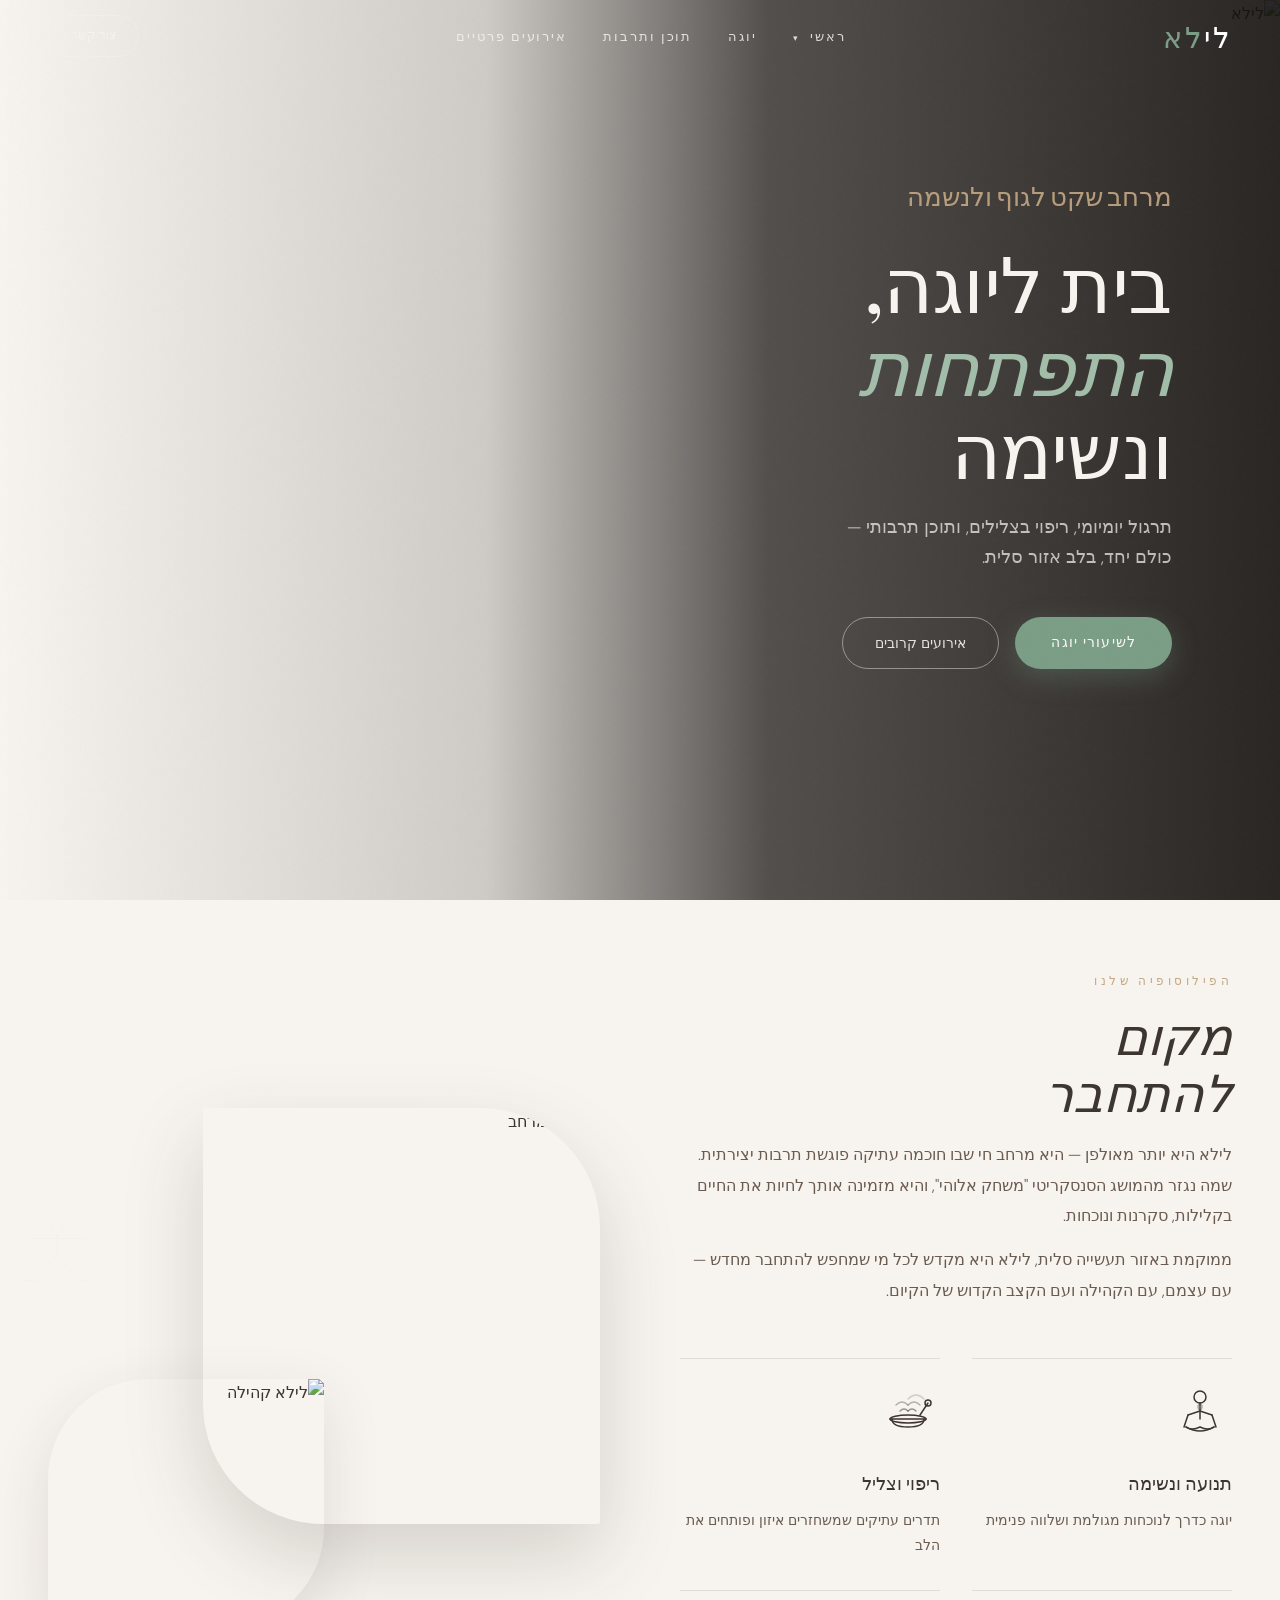
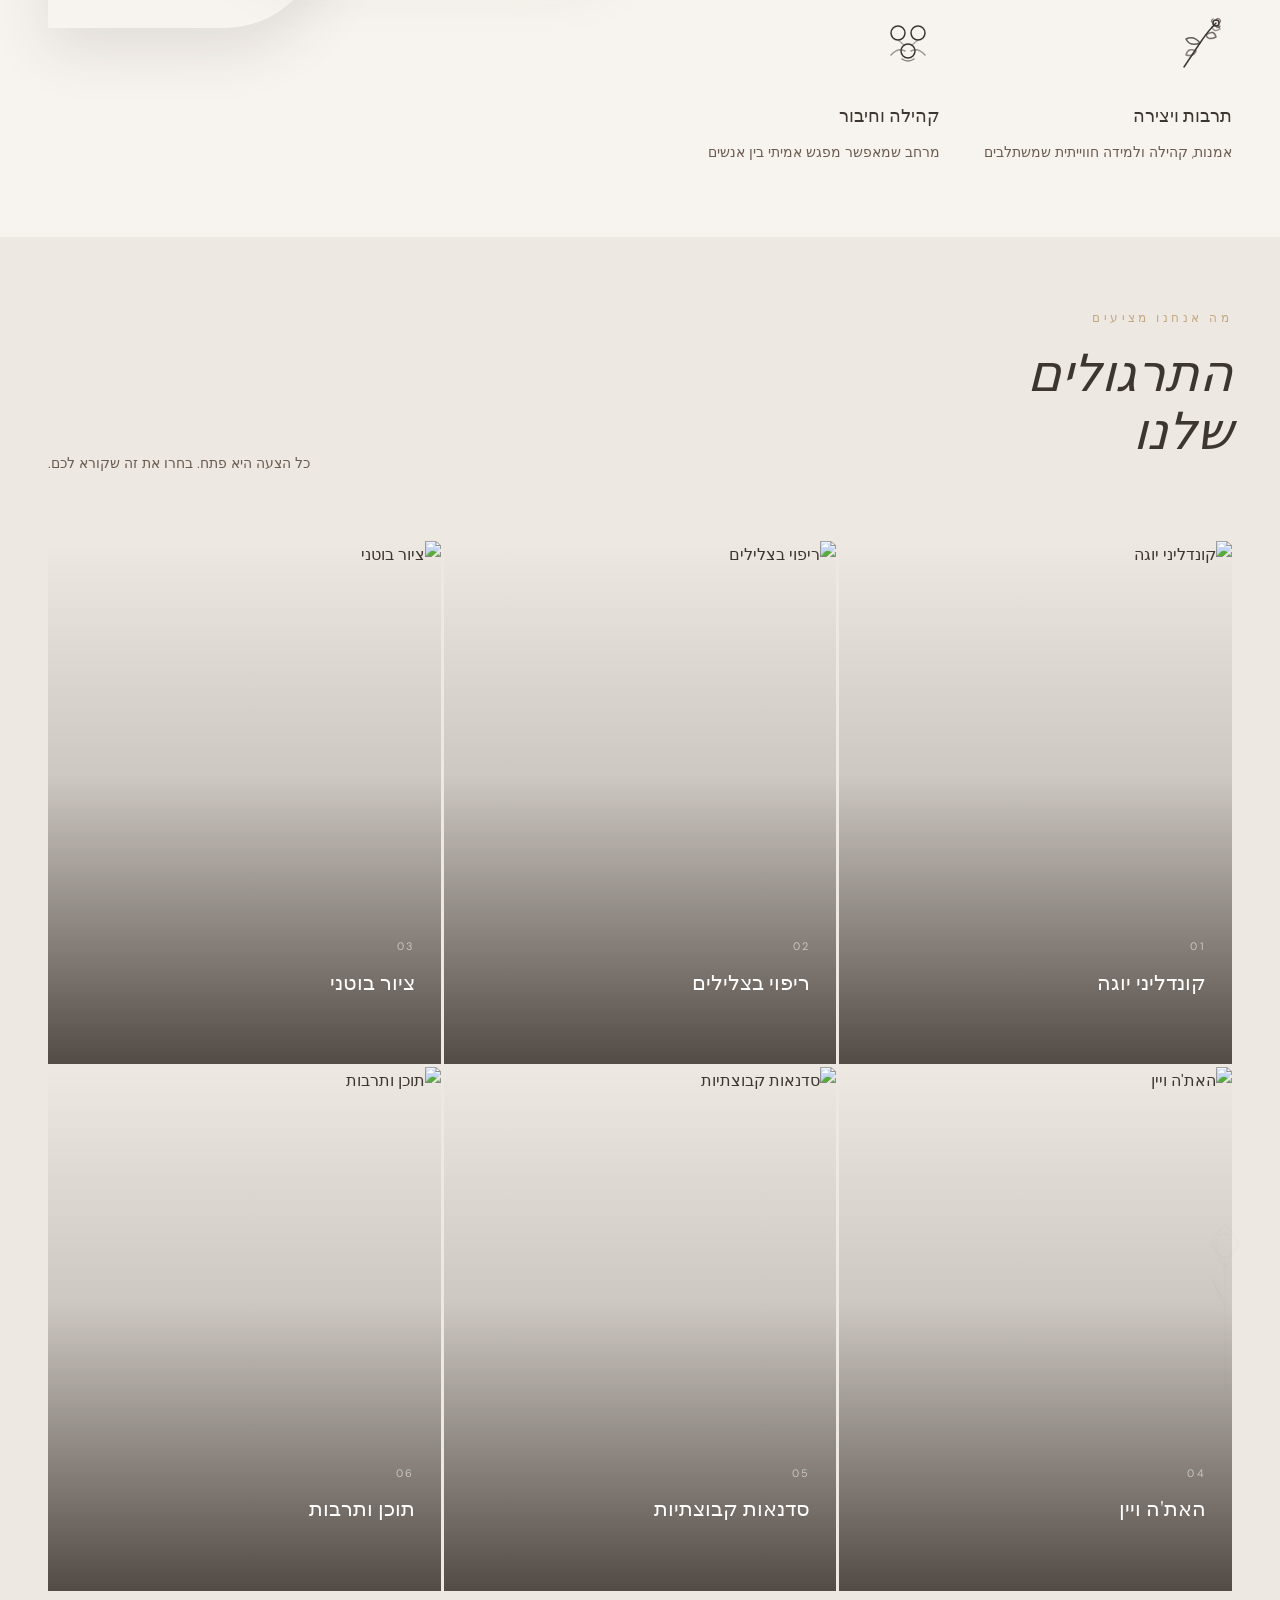
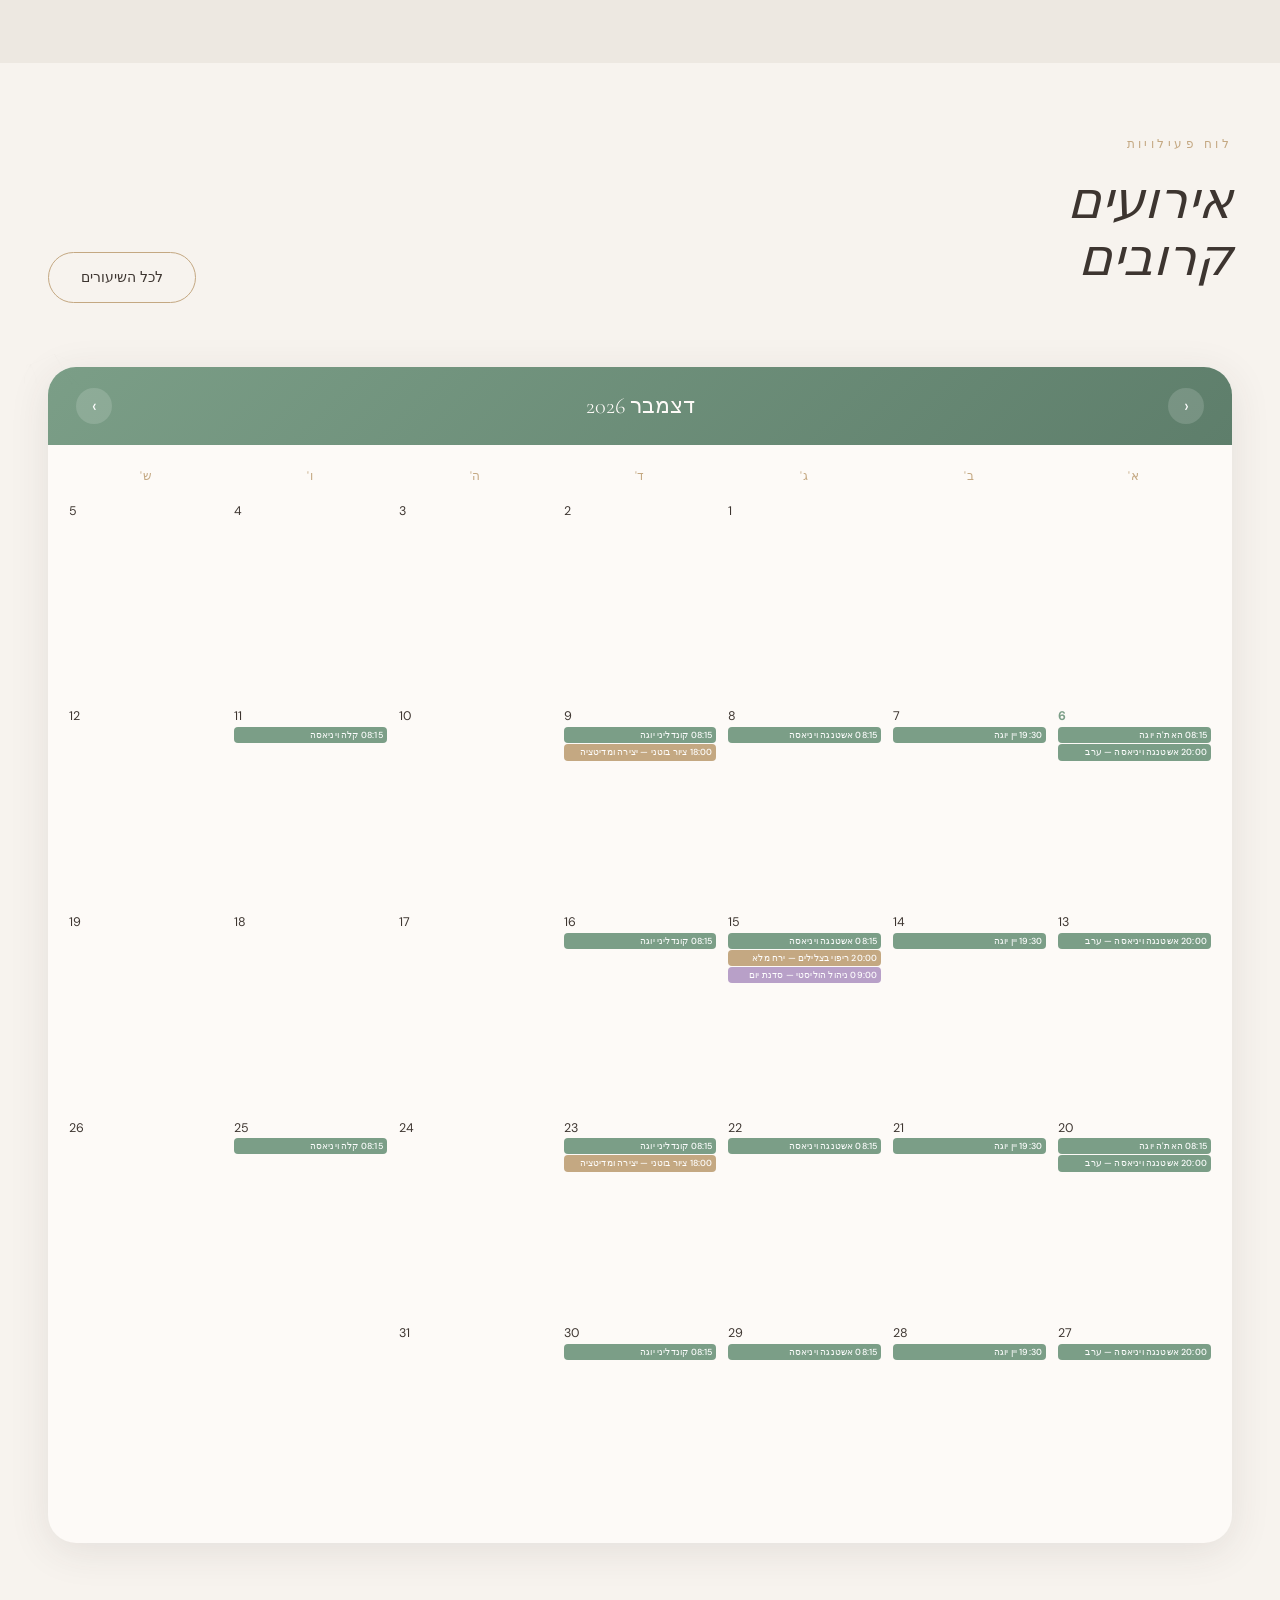
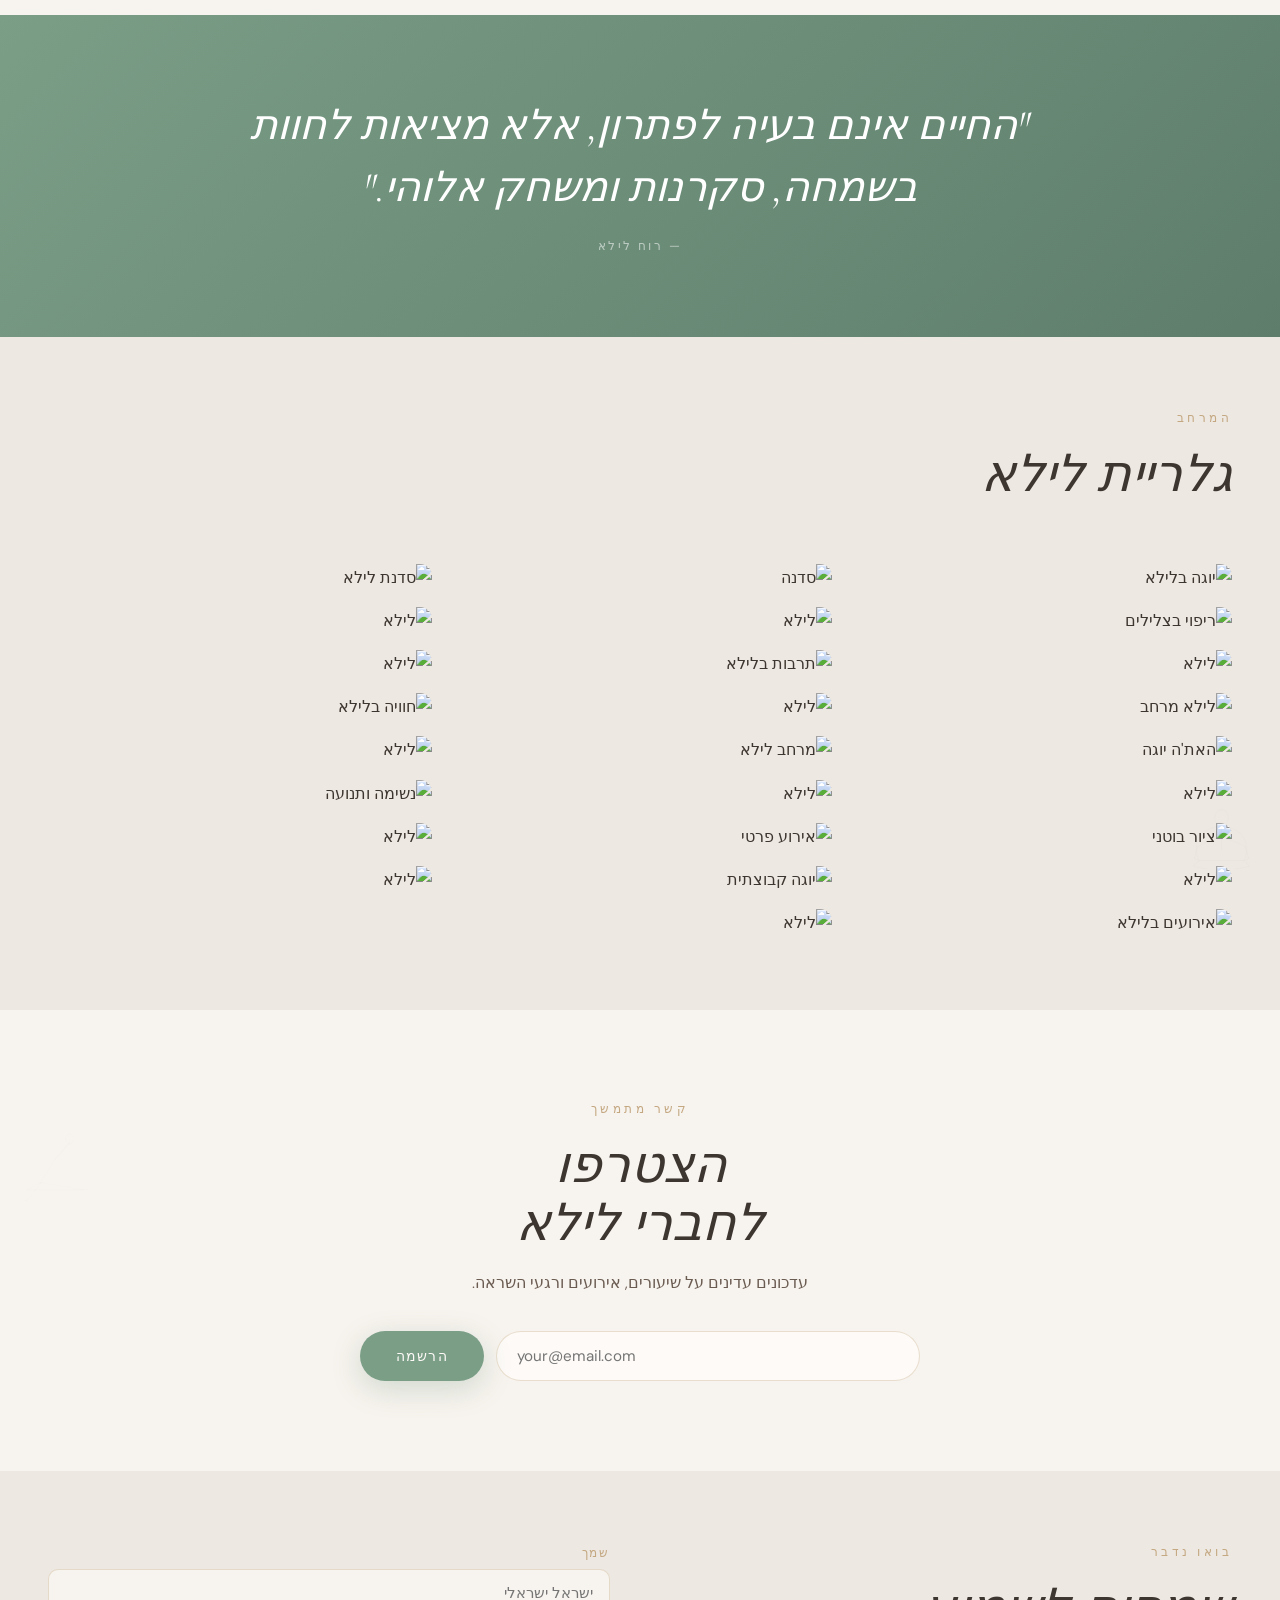
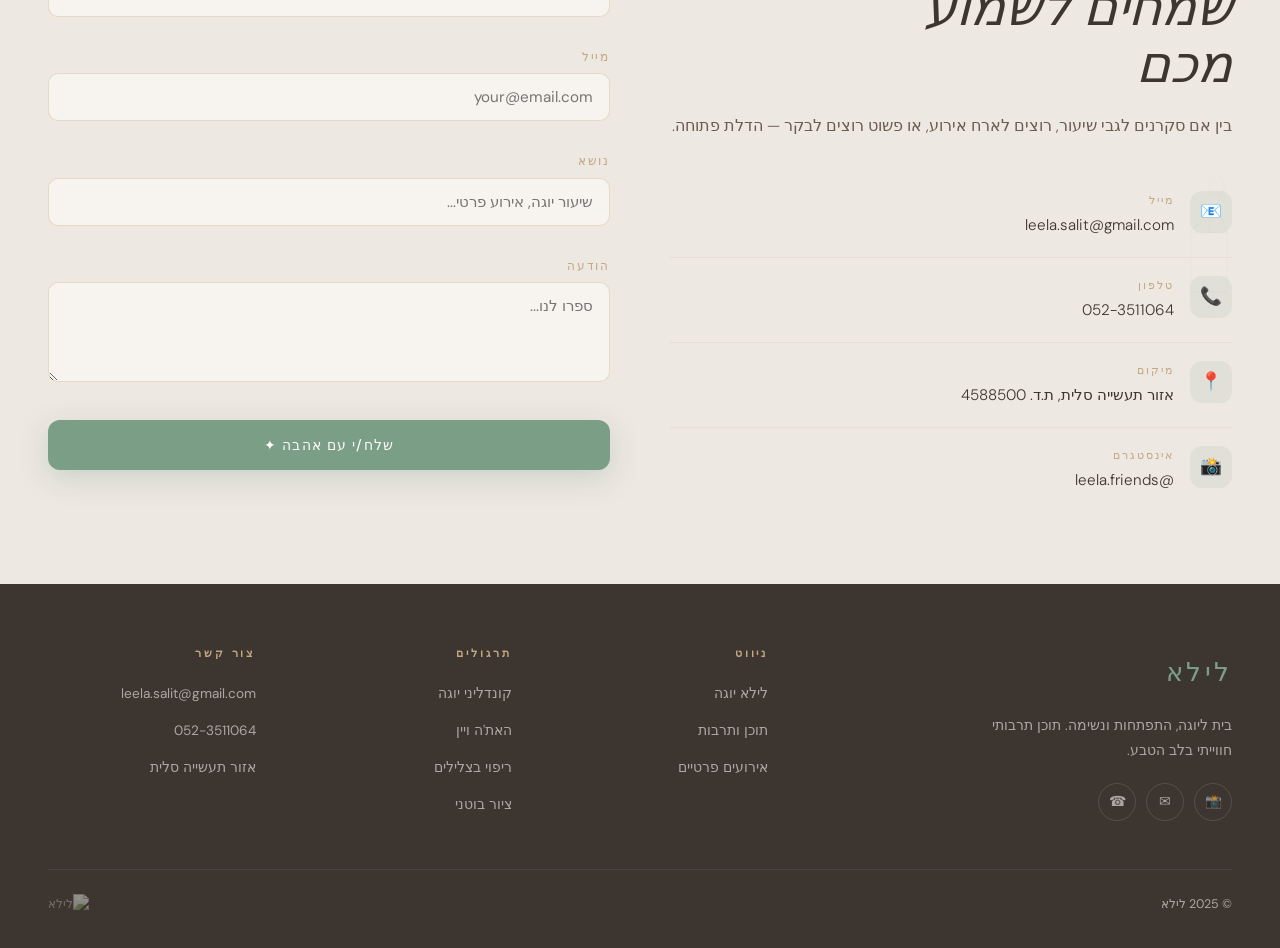
==== index.html @ 85915900 "Mobile redesign + hero image refresh across all pages - Replace hero images on all 4 pages with high" ====
<!DOCTYPE html>
<html lang="he" dir="rtl">
<head>
<meta charset="UTF-8"/>
<meta name="viewport" content="width=device-width,initial-scale=1.0"/>
<title>לילא — בית ליוגה, התפתחות ונשימה</title>
<link rel="icon" href="favicon.svg" type="image/svg+xml"/>
<link rel="stylesheet" href="css/style.css"/>
<style>
/* ── FONTS ─────────────────────────────────── */
@import url('https://fonts.googleapis.com/css2?family=Playfair+Display:ital,wght@0,400;0,500;0,600;0,700;1,400;1,500&family=DM+Sans:wght@300;400;500;600&family=Great+Vibes&display=swap');

/* ── HERO ─────────────────────────────────── */
#hero {
  min-height: 100vh;
  display: flex; align-items: center;
  position: relative; overflow: hidden;
  padding-top: 0;
}
.hero-bg-img {
  position: absolute; inset: 0;
  width: 100%; height: 100%; object-fit: cover;
  object-position: center 35%;
  opacity: 1;
}
.hero-overlay {
  position: absolute; inset: 0;
  background: linear-gradient(
    to right,
    rgba(20,16,14,0) 0%,
    rgba(20,16,14,0.18) 38%,
    rgba(20,16,14,0.72) 60%,
    rgba(20,16,14,0.9) 100%
  );
}
.hero-content {
  position: relative; z-index: 2;
  max-width: 1200px; margin: 0 auto;
  padding: 0 60px;
  display: flex; align-items: center; width: 100%;
}
.hero-text { padding: 120px 0 100px; max-width: 640px; }
.hero-script {
  font-family: 'Great Vibes', cursive;
  font-size: 1.6rem; color: rgba(196,168,130,0.9);
  margin-bottom: 18px; display: block;
}
.hero-h1 {
  font-family: 'Playfair Display', serif;
  font-size: clamp(3rem, 6vw, 5.2rem);
  font-weight: 500; color: #F7F3EE;
  line-height: 1.08; margin-bottom: 24px;
  letter-spacing: -0.01em;
}
.hero-h1 em { font-style: italic; color: rgba(168,197,176,0.95); }
.hero-sub {
  font-family: 'DM Sans', sans-serif;
  font-size: 1.1rem; font-weight: 300;
  color: rgba(247,243,238,0.72);
  line-height: 1.7; margin-bottom: 44px;
  max-width: 420px;
}
.hero-cta { display: flex; gap: 16px; flex-wrap: wrap; }

/* ── SERVICES PHOTO GRID ─────────────────── */
.svcs-photo-grid {
  display: grid; grid-template-columns: repeat(3,1fr); gap: 3px;
}
.svc-photo-card {
  position: relative; aspect-ratio: 3/4; overflow: hidden; display: block;
  cursor: pointer;
}
.svc-photo-card img {
  width: 100%; height: 100%; object-fit: cover;
  transition: transform 0.7s ease;
}
.svc-photo-card:hover img { transform: scale(1.06); }
.svc-photo-overlay {
  position: absolute; inset: 0;
  background: linear-gradient(to top, rgba(61,53,48,0.88) 0%, rgba(61,53,48,0.18) 55%, transparent 100%);
  transition: background 0.4s;
}
.svc-photo-card:hover .svc-photo-overlay {
  background: linear-gradient(to top, rgba(94,126,107,0.88) 0%, rgba(61,53,48,0.35) 60%, transparent 100%);
}
.svc-photo-content {
  position: absolute; bottom: 0; left: 0; right: 0;
  padding: 26px; color: white;
}
.svc-photo-num {
  display: block; font-size: 0.68rem; letter-spacing: 0.22em;
  opacity: 0.55; margin-bottom: 8px; font-family: 'DM Sans', sans-serif;
}
.svc-photo-name {
  font-family: 'Playfair Display', serif; font-size: 1.3rem; font-weight: 400;
}
.svc-photo-desc {
  font-size: 0.8rem; line-height: 1.6; opacity: 0;
  max-height: 0; overflow: hidden;
  transition: opacity 0.35s, max-height 0.4s; margin-top: 8px;
}
.svc-photo-card:hover .svc-photo-desc { opacity: 0.82; max-height: 80px; }
.svc-photo-arrow {
  display: block; margin-top: 10px; font-size: 0.78rem; letter-spacing: 0.1em;
  opacity: 0; transform: translateY(6px);
  transition: opacity 0.3s 0.1s, transform 0.3s 0.1s;
  color: rgba(255,255,255,0.8);
}
.svc-photo-card:hover .svc-photo-arrow { opacity: 1; transform: translateY(0); }

/* ── ABOUT PILLARS ───────────────────────── */
.pillars-row {
  display: grid; grid-template-columns: repeat(2,1fr); gap: 32px;
  margin-top: 52px;
}
.pillar-new {
  display: flex; flex-direction: column; align-items: flex-start;
  gap: 0; padding: 0;
  border-top: 1px solid rgba(61,53,48,0.12);
  padding-top: 24px;
  transition: all 0.4s ease;
}
.pillar-new:hover .pillar-svg-wrap { transform: translateY(-4px); }
.pillar-svg-wrap {
  width: 64px; height: 64px;
  display: flex; align-items: center; justify-content: center;
  margin-bottom: 20px;
  transition: transform 0.4s ease;
}
.pillar-svg-wrap svg { width: 100%; height: 100%; }
.pillar-new h4 {
  font-family: 'Playfair Display', serif;
  font-size: 1.15rem; color: var(--brown);
  margin-bottom: 10px; font-weight: 500;
}
.pillar-new p {
  font-size: 0.88rem; color: var(--brown-l);
  line-height: 1.75; font-weight: 300;
}

/* ── MISC ──────────────────────────────────── */
.about-grid { display:grid; grid-template-columns:1fr 1fr; gap:80px; align-items:center; }
.about-imgs { position:relative; height:520px; }
.about-img-main { position:absolute; top:0; right:0; width:72%; height:80%; object-fit:cover; border-radius:2px 120px 2px 120px; box-shadow:0 32px 80px rgba(61,53,48,0.18); }
.about-img-sub { position:absolute; bottom:0; left:0; width:50%; height:48%; object-fit:cover; border-radius:100px 2px 100px 2px; box-shadow:0 20px 60px rgba(61,53,48,0.12); }

/* Newsletter */
.newsletter-form { display:flex; gap:12px; margin-top:32px; }
.newsletter-input { flex:1; padding:14px 20px; border:1px solid rgba(196,168,130,0.35); border-radius:50px; background:var(--white); font-size:0.95rem; color:var(--brown); direction:ltr; text-align:left; font-family:'DM Sans',sans-serif; }
.newsletter-input:focus { outline:none; border-color:var(--sage); }

/* Contact */
.contact-grid { display:grid; grid-template-columns:1fr 1fr; gap:60px; align-items:start; }
.contact-item { display:flex; gap:16px; align-items:flex-start; padding:18px 0; border-bottom:1px solid rgba(196,168,130,0.15); }
.contact-item:last-child { border:none; }
.contact-icon { width:42px; height:42px; background:rgba(123,158,135,0.1); border-radius:12px; display:flex; align-items:center; justify-content:center; font-size:1.1rem; flex-shrink:0; }
.contact-label { font-size:0.7rem; letter-spacing:0.18em; text-transform:uppercase; color:var(--tan); margin-bottom:3px; font-family:'DM Sans',sans-serif; }
.contact-value { font-size:0.95rem; color:var(--brown); font-weight:300; }
.contact-value a { transition:color 0.3s; }
.contact-value a:hover { color:var(--sage); }

@media(max-width:1000px){
  .hero-text { padding:100px 0 60px; }
  .svcs-photo-grid { grid-template-columns:1fr 1fr; }
  .about-grid { grid-template-columns:1fr; }
  .contact-grid { grid-template-columns:1fr; }
  .pillars-row { grid-template-columns:1fr 1fr; gap:16px; }
}
@media(max-width:640px){
  #hero { min-height:100svh; display:flex; align-items:flex-end; }
  .hero-bg-img { object-position:40% 35%; }
  .hero-overlay {
    background: linear-gradient(
      to top,
      rgba(20,16,14,0.92) 0%,
      rgba(20,16,14,0.7) 45%,
      rgba(20,16,14,0.2) 100%
    );
  }
  .hero-content { padding:0 20px 52px; display:block; width:100%; }
  .hero-text { padding:80px 0 0; max-width:100%; }
  .hero-h1 { font-size:clamp(2.2rem,9vw,3rem); }
  .hero-sub { font-size:0.95rem; max-width:100%; margin-bottom:32px; }
  .hero-cta { flex-direction:column; gap:12px; }
  .hero-cta a, .hero-cta button { width:100%; justify-content:center; text-align:center; }

  /* Pillars: 2 per row */
  .pillars-row { grid-template-columns:1fr 1fr; gap:12px; margin-top:24px; }
  .pillar-new { padding-top:14px; }
  .pillar-svg-wrap { width:40px; height:40px; margin-bottom:8px; }
  .pillar-new h4 { font-size:0.92rem; margin-bottom:5px; }
  .pillar-new p { font-size:0.76rem; line-height:1.55; }

  /* About photos: taller and more visible */
  .about-imgs { height:300px; margin-top:36px; }
  .about-img-main { width:76%; height:82%; }
  .about-img-sub { width:52%; height:50%; }

  /* Services: compact 2-col */
  .svcs-photo-grid { grid-template-columns:1fr 1fr; gap:3px; }
  .svc-photo-card { aspect-ratio:1/1; }
  .svc-photo-content { padding:10px 12px; }
  .svc-photo-name { font-size:0.9rem; }
  .svc-photo-num { font-size:0.58rem; margin-bottom:3px; }

  /* Gallery: horizontal scroll strip */
  .gallery-masonry {
    columns: unset;
    display: flex; overflow-x: auto; gap: 8px;
    scroll-snap-type: x mandatory; -webkit-overflow-scrolling: touch;
    padding-bottom: 10px;
    scrollbar-width: thin; scrollbar-color: rgba(196,168,130,0.4) transparent;
  }
  .gallery-masonry img {
    flex: 0 0 150px; width: 150px; height: 200px;
    margin-bottom: 0; border-radius: 8px;
    object-fit: cover; scroll-snap-align: start;
  }

  .newsletter-form { flex-direction:column; }
}
</style>
</head>
<body>

<!-- NAV -->
<nav id="nav">
  <a href="index.html" class="nav-logo">
    <img src="https://static.wixstatic.com/media/38a166_6eafcf5cf78c47f3ace4bc9e6ed5fdd2~mv2.png" alt="לילא" style="height:38px;width:auto;filter:brightness(0) invert(1)" id="nav-logo-img" onerror="this.style.display='none';document.getElementById('nav-logo-txt').style.display='block'"/>
    <span id="nav-logo-txt" style="display:none;font-family:'Playfair Display',serif;font-size:1.8rem;font-weight:400;color:white">לי<span style="color:rgba(168,197,176,0.9)">לא</span></span>
  </a>
  <ul class="nav-links" style="--link-color:rgba(247,243,238,0.85)">
    <li class="nav-has-submenu">
      <a href="index.html" style="color:rgba(247,243,238,0.85)">ראשי <span class="nav-caret">▾</span></a>
      <ul class="nav-submenu">
        <li><a href="#about-section">אודות</a></li>
        <li><a href="#services-section">השיעורים שלנו</a></li>
        <li><a href="#events-section">אירועים</a></li>
        <li><a href="#gallery-section">גלריה</a></li>
        <li><a href="#contact-section">צור קשר</a></li>
      </ul>
    </li>
    <li><a href="yoga.html" style="color:rgba(247,243,238,0.85)">יוגה</a></li>
    <li><a href="culture.html" style="color:rgba(247,243,238,0.85)">תוכן ותרבות</a></li>
    <li><a href="private-events.html" style="color:rgba(247,243,238,0.85)">אירועים פרטיים</a></li>
  </ul>
  <a href="#contact-section" class="nav-cta" style="border-color:rgba(247,243,238,0.4);color:rgba(247,243,238,0.9)">צור קשר</a>
  <div class="nav-hamburger" id="hamburger"><span style="background:white"></span><span style="background:white"></span><span style="background:white"></span></div>
</nav>
<div class="nav-mobile-menu" id="mobile-menu">
  <a href="index.html">ראשי</a>
  <a href="yoga.html">יוגה</a>
  <a href="culture.html">תוכן ותרבות</a>
  <a href="private-events.html">אירועים פרטיים</a>
  <a href="#contact-section">צור קשר</a>
</div>

<!-- HERO -->
<section id="hero">
  <img class="hero-bg-img" src="https://plus.unsplash.com/premium_photo-1663047487227-0f3cd88ed8aa?w=1920&q=90" alt="לילא"/>
  <div class="hero-overlay"></div>
  <div class="hero-content">
    <div class="hero-text">
      <span class="hero-script reveal">מרחב שקט לגוף ולנשמה</span>
      <h1 class="hero-h1 reveal d1">
        בית ליוגה,<br/><em>התפתחות</em><br/>ונשימה
      </h1>
      <p class="hero-sub reveal d2">
        תרגול יומיומי, ריפוי בצלילים, ותוכן תרבותי —<br/>כולם יחד, בלב אזור סלית.
      </p>
      <div class="hero-cta reveal d3">
        <a href="yoga.html" class="btn-primary">לשיעורי יוגה</a>
        <a href="#events-section" class="btn-outline" style="border-color:rgba(247,243,238,0.45);color:rgba(247,243,238,0.9)">אירועים קרובים</a>
      </div>
    </div>
  </div>
</section>

<!-- ABOUT -->
<section id="about-section" style="background:var(--cream)">
  <div class="section-inner">
    <div class="about-grid">
      <div>
        <span class="section-label reveal">הפילוסופיה שלנו</span>
        <h2 class="section-title reveal d1" style="font-style:italic">מקום<br/>להתחבר</h2>
        <p class="section-body reveal d2">לילא היא יותר מאולפן — היא מרחב חי שבו חוכמה עתיקה פוגשת תרבות יצירתית. שמה נגזר מהמושג הסנסקריטי "משחק אלוהי", והיא מזמינה אותך לחיות את החיים בקלילות, סקרנות ונוכחות.</p>
        <p class="section-body reveal d2" style="margin-top:14px">ממוקמת באזור תעשייה סלית, לילא היא מקדש לכל מי שמחפש להתחבר מחדש — עם עצמם, עם הקהילה ועם הקצב הקדוש של הקיום.</p>

        <div class="pillars-row">
          <!-- Pillar 1: Movement & Breath -->
          <div class="pillar-new reveal d2">
            <div class="pillar-svg-wrap">
              <svg viewBox="0 0 64 64" fill="none" xmlns="http://www.w3.org/2000/svg" stroke="#3D3530" stroke-width="1.5" stroke-linecap="round" stroke-linejoin="round">
                <circle cx="32" cy="14" r="6" fill="none"/>
                <path d="M32 20 L32 36"/>
                <path d="M32 28 L20 32 M32 28 L44 32"/>
                <path d="M20 32 L16 44 M44 32 L48 44"/>
                <path d="M18 44 Q32 52 46 44"/>
                <path d="M18 44 Q24 48 32 44 Q40 48 46 44"/>
                <path d="M32 20 Q28 24 32 28 Q36 24 32 20" opacity="0.4"/>
              </svg>
            </div>
            <h4>תנועה ונשימה</h4>
            <p>יוגה כדרך לנוכחות מגולמת ושלווה פנימית</p>
          </div>

          <!-- Pillar 2: Healing & Sound -->
          <div class="pillar-new reveal d3">
            <div class="pillar-svg-wrap">
              <svg viewBox="0 0 64 64" fill="none" xmlns="http://www.w3.org/2000/svg" stroke="#3D3530" stroke-width="1.5" stroke-linecap="round" stroke-linejoin="round">
                <path d="M16 36 Q16 44 32 44 Q48 44 48 36"/>
                <path d="M14 36 L50 36"/>
                <ellipse cx="32" cy="36" rx="18" ry="4"/>
                <path d="M32 28 Q36 24 40 28" opacity="0.5"/>
                <path d="M32 22 Q38 16 44 22" opacity="0.35"/>
                <path d="M32 16 Q40 8 48 16" opacity="0.2"/>
                <path d="M32 28 Q28 24 24 28" opacity="0.5"/>
                <path d="M32 22 Q26 16 20 22" opacity="0.35"/>
                <line x1="44" y1="32" x2="52" y2="20"/>
                <circle cx="52" cy="20" r="3"/>
              </svg>
            </div>
            <h4>ריפוי וצליל</h4>
            <p>תדרים עתיקים שמשחזרים איזון ופותחים את הלב</p>
          </div>

          <!-- Pillar 3: Culture & Creativity -->
          <div class="pillar-new reveal d4">
            <div class="pillar-svg-wrap">
              <svg viewBox="0 0 64 64" fill="none" xmlns="http://www.w3.org/2000/svg" stroke="#3D3530" stroke-width="1.5" stroke-linecap="round" stroke-linejoin="round">
                <path d="M16 52 Q24 40 32 28 Q40 16 48 8"/>
                <path d="M32 28 Q26 20 18 24 Q22 32 32 28Z" opacity="0.8"/>
                <path d="M38 20 Q46 14 48 22 Q40 26 38 20Z" opacity="0.7"/>
                <path d="M28 36 Q20 32 18 40 Q26 42 28 36Z" opacity="0.6"/>
                <path d="M44 12 Q50 8 52 14 Q46 18 44 12Z" opacity="0.5"/>
                <circle cx="48" cy="8" r="3"/>
                <path d="M48 5 Q50 2 52 5 M48 11 Q50 14 52 11 M45 8 Q42 6 45 4 M51 8 Q54 6 51 4" opacity="0.6"/>
              </svg>
            </div>
            <h4>תרבות ויצירה</h4>
            <p>אמנות, קהילה ולמידה חווייתית שמשתלבים</p>
          </div>

          <!-- Pillar 4: Community & Belonging -->
          <div class="pillar-new reveal d5">
            <div class="pillar-svg-wrap">
              <svg viewBox="0 0 64 64" fill="none" xmlns="http://www.w3.org/2000/svg" stroke="#3D3530" stroke-width="1.5" stroke-linecap="round" stroke-linejoin="round">
                <circle cx="22" cy="18" r="7"/>
                <circle cx="42" cy="18" r="7"/>
                <circle cx="32" cy="36" r="7"/>
                <path d="M15 40 Q22 32 29 36" opacity="0.5"/>
                <path d="M35 36 Q42 32 49 40" opacity="0.5"/>
                <path d="M26 44 Q32 48 38 44" opacity="0.6"/>
                <line x1="22" y1="25" x2="28" y2="30" opacity="0.4"/>
                <line x1="42" y1="25" x2="36" y2="30" opacity="0.4"/>
              </svg>
            </div>
            <h4>קהילה וחיבור</h4>
            <p>מרחב שמאפשר מפגש אמיתי בין אנשים</p>
          </div>
        </div>
      </div>
      <div class="about-imgs reveal d2">
        <img class="about-img-main" src="https://static.wixstatic.com/media/7ea0d3_9449c42231d24aa9b9cacf305281e502~mv2.jpeg" alt="לילא מרחב"/>
        <img class="about-img-sub" src="https://static.wixstatic.com/media/38a166_f23633939f6d4e9fa3f51c7f8e15e66e~mv2.jpg" alt="לילא קהילה"/>
      </div>
    </div>
  </div>
</section>

<!-- SERVICES -->
<section id="services-section" style="background:var(--cream2)">
  <div class="section-inner">
    <div class="section-header-row section-header">
      <div>
        <span class="section-label reveal">מה אנחנו מציעים</span>
        <h2 class="section-title reveal d1" style="font-style:italic">התרגולים<br/>שלנו</h2>
      </div>
      <p class="section-body reveal d2" style="max-width:280px;font-size:0.9rem">כל הצעה היא פתח. בחרו את זה שקורא לכם.</p>
    </div>
    <div class="svcs-photo-grid">

      <a href="yoga.html" class="svc-photo-card reveal">
        <img src="https://static.wixstatic.com/media/7ea0d3_cc87072634d64c8e8b9426168dee916d~mv2.jpeg" alt="קונדליני יוגה"/>
        <div class="svc-photo-overlay"></div>
        <div class="svc-photo-content">
          <span class="svc-photo-num">01</span>
          <div class="svc-photo-name">קונדליני יוגה</div>
          <div class="svc-photo-desc">טכנולוגיה עתיקה לעבודה עם אנרגיה, מודעות ונשמה. פרניאמה, מנטרות ומדיטציה.</div>
          <span class="svc-photo-arrow">גלה עוד ←</span>
        </div>
      </a>

      <a href="culture.html" class="svc-photo-card reveal d1">
        <img src="https://static.wixstatic.com/media/7ea0d3_8651490c42e0417dbb9ea8d050f66aef~mv2.jpg" alt="ריפוי בצלילים"/>
        <div class="svc-photo-overlay"></div>
        <div class="svc-photo-content">
          <span class="svc-photo-num">02</span>
          <div class="svc-photo-name">ריפוי בצלילים</div>
          <div class="svc-photo-desc">קערות טיבטיות, גונג וכלים קדושים יוצרים אמבט ויברציוני שממיס מתחים.</div>
          <span class="svc-photo-arrow">גלה עוד ←</span>
        </div>
      </a>

      <a href="culture.html" class="svc-photo-card reveal d2">
        <img src="https://static.wixstatic.com/media/38a166_8aad6126b20a43518b2eac3ebce94a28~mv2.jpg" alt="ציור בוטני"/>
        <div class="svc-photo-overlay"></div>
        <div class="svc-photo-content">
          <span class="svc-photo-num">03</span>
          <div class="svc-photo-name">ציור בוטני</div>
          <div class="svc-photo-desc">ביטוי יצירתי מדיטטיבי שמחבר בין אמנות לטבע ולמודעות.</div>
          <span class="svc-photo-arrow">גלה עוד ←</span>
        </div>
      </a>

      <a href="yoga.html" class="svc-photo-card reveal d1">
        <img src="https://static.wixstatic.com/media/7ea0d3_91e893da75b34303bfb49a7db8b3865a~mv2.jpeg" alt="האת'ה ויין"/>
        <div class="svc-photo-overlay"></div>
        <div class="svc-photo-content">
          <span class="svc-photo-num">04</span>
          <div class="svc-photo-name">האת'ה ויין</div>
          <div class="svc-photo-desc">יוגה קלאסית ומשחררת לכל רמה. גוף, נשימה, שקט.</div>
          <span class="svc-photo-arrow">גלה עוד ←</span>
        </div>
      </a>

      <a href="private-events.html" class="svc-photo-card reveal d2">
        <img src="https://static.wixstatic.com/media/7ea0d3_7f29dc2fdce3467eb21e2e2e86d29b94~mv2.jpg" alt="סדנאות קבוצתיות"/>
        <div class="svc-photo-overlay"></div>
        <div class="svc-photo-content">
          <span class="svc-photo-num">05</span>
          <div class="svc-photo-name">סדנאות קבוצתיות</div>
          <div class="svc-photo-desc">ימי גיבוש, ריטריטים ואירועים פרטיים לקבוצות עד 40 אנשים.</div>
          <span class="svc-photo-arrow">גלה עוד ←</span>
        </div>
      </a>

      <a href="culture.html" class="svc-photo-card reveal d3">
        <img src="https://static.wixstatic.com/media/38a166_213336aa750c4a5dba6aa24246722fe6~mv2.jpg" alt="תוכן ותרבות"/>
        <div class="svc-photo-overlay"></div>
        <div class="svc-photo-content">
          <span class="svc-photo-num">06</span>
          <div class="svc-photo-name">תוכן ותרבות</div>
          <div class="svc-photo-desc">תערוכות, הרצאות וחוויות שמחברות קהילה.</div>
          <span class="svc-photo-arrow">גלה עוד ←</span>
        </div>
      </a>

    </div>
  </div>
</section>

<!-- EVENTS — weekly -->
<section id="events-section" style="background:var(--cream)">
  <div class="section-inner">
    <div class="section-header-row section-header">
      <div>
        <span class="section-label reveal">לוח פעילויות</span>
        <h2 class="section-title reveal d1" style="font-style:italic">אירועים<br/>קרובים</h2>
      </div>
      <a href="yoga.html" class="btn-outline reveal d2">לכל השיעורים</a>
    </div>

    <div id="calendar-container"></div>
  </div>
</section>

<!-- QUOTE -->
<div class="quote-section">
  <p class="quote-text reveal">"החיים אינם בעיה לפתרון, אלא מציאות לחוות<br/>בשמחה, סקרנות ומשחק אלוהי."</p>
  <p class="quote-author reveal d2">— רוח לילא</p>
</div>

<!-- GALLERY -->
<section id="gallery-section" style="background:var(--cream2)">
  <div class="section-inner">
    <div class="section-header">
      <span class="section-label reveal">המרחב</span>
      <h2 class="section-title reveal d1" style="font-style:italic">גלריית לילא</h2>
    </div>
    <div class="gallery-masonry reveal">
      <img src="https://static.wixstatic.com/media/7ea0d3_cc87072634d64c8e8b9426168dee916d~mv2.jpeg" alt="יוגה בלילא" loading="lazy"/>
      <img src="https://static.wixstatic.com/media/7ea0d3_8651490c42e0417dbb9ea8d050f66aef~mv2.jpg" alt="ריפוי בצלילים" loading="lazy"/>
      <img src="https://static.wixstatic.com/media/7ea0d3_fc62b8bb566e4cfe86070bbccc6af6b4~mv2.jpg" alt="לילא" loading="lazy"/>
      <img src="https://static.wixstatic.com/media/38a166_f23633939f6d4e9fa3f51c7f8e15e66e~mv2.jpg" alt="לילא מרחב" loading="lazy"/>
      <img src="https://static.wixstatic.com/media/7ea0d3_91e893da75b34303bfb49a7db8b3865a~mv2.jpeg" alt="האת'ה יוגה" loading="lazy"/>
      <img src="https://static.wixstatic.com/media/7ea0d3_e372021615b04f58b15e1a0d51d81599~mv2.jpeg" alt="לילא" loading="lazy"/>
      <img src="https://static.wixstatic.com/media/38a166_8aad6126b20a43518b2eac3ebce94a28~mv2.jpg" alt="ציור בוטני" loading="lazy"/>
      <img src="https://static.wixstatic.com/media/7ea0d3_9449c42231d24aa9b9cacf305281e502~mv2.jpeg" alt="לילא" loading="lazy"/>
      <img src="https://static.wixstatic.com/media/7ea0d3_7f29dc2fdce3467eb21e2e2e86d29b94~mv2.jpg" alt="אירועים בלילא" loading="lazy"/>
      <img src="https://static.wixstatic.com/media/7ea0d3_fa94732217804aebb374ef1eac3ce11a~mv2.jpeg" alt="סדנה" loading="lazy"/>
      <img src="https://static.wixstatic.com/media/7ea0d3_4b6422c5966448598501a9d9d69a41e0~mv2.jpeg" alt="לילא" loading="lazy"/>
      <img src="https://static.wixstatic.com/media/38a166_213336aa750c4a5dba6aa24246722fe6~mv2.jpg" alt="תרבות בלילא" loading="lazy"/>
      <img src="https://static.wixstatic.com/media/7ea0d3_c9223845059b48eeb9db6ecb1bc102e8~mv2.jpg" alt="לילא" loading="lazy"/>
      <img src="https://static.wixstatic.com/media/7ea0d3_5b7b39442ebf406695d488c71f47dc1d~mv2.jpeg" alt="מרחב לילא" loading="lazy"/>
      <img src="https://static.wixstatic.com/media/7ea0d3_a8f863df86d04f05b204223242c575d0~mv2.jpeg" alt="לילא" loading="lazy"/>
      <img src="https://static.wixstatic.com/media/7ea0d3_29c9666f76514e4db70d233b7c6bf2d5~mv2.jpeg" alt="אירוע פרטי" loading="lazy"/>
      <img src="https://static.wixstatic.com/media/38a166_9be83d8268954f2bbcd54f5edaa1759c~mv2.jpg" alt="יוגה קבוצתית" loading="lazy"/>
      <img src="https://static.wixstatic.com/media/7ea0d3_f6e6664c4da34358963a879c0e127cff~mv2.jpeg" alt="לילא" loading="lazy"/>
      <img src="https://static.wixstatic.com/media/38a166_98dc00f4c4c24003bbd56dee56b96016~mv2.jpg" alt="סדנת לילא" loading="lazy"/>
      <img src="https://static.wixstatic.com/media/7ea0d3_05870c9b93a84737937cce8ba5025916~mv2.jpg" alt="לילא" loading="lazy"/>
      <img src="https://static.wixstatic.com/media/38a166_9f61ff0412554af6bb187105fde75a4e~mv2.jpg" alt="לילא" loading="lazy"/>
      <img src="https://static.wixstatic.com/media/7ea0d3_79b4d695446d4da5adf3bc1c21606407~mv2.jpeg" alt="חוויה בלילא" loading="lazy"/>
      <img src="https://static.wixstatic.com/media/7ea0d3_6609333d38034d8db8082d89a9025228~mv2.jpeg" alt="לילא" loading="lazy"/>
      <img src="https://static.wixstatic.com/media/7ea0d3_84971376df144ee3b35acceb02d50a78~mv2.jpeg" alt="נשימה ותנועה" loading="lazy"/>
      <img src="https://static.wixstatic.com/media/7ea0d3_4a4c25c85d064a57a30a2f12903a5662~mv2.jpeg" alt="לילא" loading="lazy"/>
      <img src="https://static.wixstatic.com/media/7ea0d3_fa8a36013f824dbb9c1be913418e9261~mv2.jpg" alt="לילא" loading="lazy"/>
    </div>
  </div>
</section>
<div id="lightbox" class="lightbox"><span class="lightbox-close">×</span><img src="" alt=""/></div>

<!-- NEWSLETTER -->
<section style="background:var(--cream);text-align:center;padding:90px 48px">
  <div style="max-width:560px;margin:0 auto">
    <span class="section-label reveal">קשר מתמשך</span>
    <h2 class="section-title reveal d1" style="font-style:italic">הצטרפו<br/>לחברי לילא</h2>
    <p class="section-body reveal d2" style="margin:0 auto">עדכונים עדינים על שיעורים, אירועים ורגעי השראה.</p>
    <form class="newsletter-form reveal d3" onsubmit="handleNewsletter(event)">
      <input class="newsletter-input" type="email" placeholder="your@email.com" required/>
      <button type="submit" class="btn-primary">הרשמה</button>
    </form>
  </div>
</section>

<!-- CONTACT -->
<section id="contact-section" style="background:var(--cream2)">
  <div class="section-inner">
    <div class="contact-grid">
      <div>
        <span class="section-label reveal">בואו נדבר</span>
        <h2 class="section-title reveal d1" style="font-style:italic">שמחים לשמוע<br/>מכם</h2>
        <p class="section-body reveal d2">בין אם סקרנים לגבי שיעור, רוצים לארח אירוע, או פשוט רוצים לבקר — הדלת פתוחה.</p>
        <div style="margin-top:32px">
          <div class="contact-item reveal d2"><div class="contact-icon">📧</div><div><div class="contact-label">מייל</div><div class="contact-value"><a href="mailto:leela.salit@gmail.com">leela.salit@gmail.com</a></div></div></div>
          <div class="contact-item reveal d3"><div class="contact-icon">📞</div><div><div class="contact-label">טלפון</div><div class="contact-value"><a href="tel:+972523511064">052-3511064</a></div></div></div>
          <div class="contact-item reveal d4"><div class="contact-icon">📍</div><div><div class="contact-label">מיקום</div><div class="contact-value">אזור תעשייה סלית, ת.ד. 4588500</div></div></div>
          <div class="contact-item reveal d5"><div class="contact-icon">📸</div><div><div class="contact-label">אינסטגרם</div><div class="contact-value"><a href="https://instagram.com/leela.friends" target="_blank">@leela.friends</a></div></div></div>
        </div>
      </div>
      <div class="reveal d2">
        <form onsubmit="handleContact(event)" style="display:flex;flex-direction:column;gap:14px">
          <div class="form-group"><label class="form-label">שמך</label><input class="form-input" type="text" placeholder="ישראל ישראלי" required/></div>
          <div class="form-group"><label class="form-label">מייל</label><input class="form-input" type="email" placeholder="your@email.com" required/></div>
          <div class="form-group"><label class="form-label">נושא</label><input class="form-input" type="text" placeholder="שיעור יוגה, אירוע פרטי..."/></div>
          <div class="form-group"><label class="form-label">הודעה</label><textarea class="form-textarea" placeholder="ספרו לנו..."></textarea></div>
          <button type="submit" id="contact-btn" class="btn-primary" style="width:100%;padding:16px;border-radius:12px">שלח/י עם אהבה ✦</button>
        </form>
      </div>
    </div>
  </div>
</section>

<!-- FOOTER -->
<footer>
  <div class="footer-grid">
    <div>
      <a href="index.html" class="footer-logo-wrap">
        <img src="https://static.wixstatic.com/media/38a166_6eafcf5cf78c47f3ace4bc9e6ed5fdd2~mv2.png" alt="לילא" style="height:36px;width:auto;filter:brightness(0) sepia(1) saturate(0.4) brightness(0.55)" onerror="this.style.display='none';this.insertAdjacentHTML('afterend','<span style=\'font-family:Playfair Display,serif;font-size:1.6rem\'>לי<span>לא</span></span>')"/>
      </a>
      <p class="footer-desc">בית ליוגה, התפתחות ונשימה. תוכן תרבותי חווייתי בלב הטבע.</p>
      <div class="footer-social"><a href="https://instagram.com/leela.friends" target="_blank">📸</a><a href="mailto:leela.salit@gmail.com">✉</a><a href="tel:+972523511064">☎</a></div>
    </div>
    <div class="footer-col"><h4>ניווט</h4><ul><li><a href="yoga.html">לילא יוגה</a></li><li><a href="culture.html">תוכן ותרבות</a></li><li><a href="private-events.html">אירועים פרטיים</a></li></ul></div>
    <div class="footer-col"><h4>תרגולים</h4><ul><li><a href="yoga.html">קונדליני יוגה</a></li><li><a href="yoga.html">האת'ה ויין</a></li><li><a href="culture.html">ריפוי בצלילים</a></li><li><a href="culture.html">ציור בוטני</a></li></ul></div>
    <div class="footer-col"><h4>צור קשר</h4><ul><li><a href="mailto:leela.salit@gmail.com">leela.salit@gmail.com</a></li><li><a href="tel:+972523511064">052-3511064</a></li><li><a>אזור תעשייה סלית</a></li></ul></div>
  </div>
  <div class="footer-bottom"><span>© 2025 לילא</span><img src="https://static.wixstatic.com/media/38a166_6eafcf5cf78c47f3ace4bc9e6ed5fdd2~mv2.png" alt="לילא" style="height:22px;width:auto;opacity:0.45;filter:sepia(0.3)"/></div>
</footer>

<script src="js/events-data.js"></script>
<script src="js/animations.js"></script>
<script src="js/calendar.js"></script>
<script src="js/tickets.js"></script>
<script>
document.addEventListener('DOMContentLoaded', () => {
  // Nav dropdown: hover to open, click outside to close
  const submenuParent = document.querySelector('.nav-has-submenu');
  const submenu = document.querySelector('.nav-submenu');
  if (submenuParent && submenu) {
    submenuParent.addEventListener('mouseenter', () => submenu.classList.add('open'));
    document.addEventListener('click', (e) => {
      if (!submenuParent.contains(e.target)) submenu.classList.remove('open');
    });
  }

  const nav = document.getElementById('nav');
  const logoImg = document.getElementById('nav-logo-img');
  const logoTxt = document.getElementById('nav-logo-txt');
  const navLinks = document.querySelectorAll('.nav-links > li > a');
  const navCta = document.querySelector('.nav-cta');
  const hamburger = document.querySelectorAll('.nav-hamburger span');

  function updateNav() {
    const scrolled = window.scrollY > 80;
    if (scrolled) {
      if (logoImg) logoImg.style.filter = 'none';
      if (logoTxt) { logoTxt.style.color = 'var(--brown)'; logoTxt.querySelector('span').style.color = 'var(--sage)'; }
      navLinks.forEach(a => a.style.color = '');
      if (navCta) { navCta.style.borderColor = ''; navCta.style.color = ''; }
      hamburger.forEach(s => s.style.background = 'var(--brown)');
    } else {
      if (logoImg) logoImg.style.filter = 'brightness(0) invert(1)';
      if (logoTxt) { logoTxt.style.color = 'white'; }
      navLinks.forEach(a => a.style.color = 'rgba(247,243,238,0.85)');
      if (navCta) { navCta.style.borderColor = 'rgba(247,243,238,0.4)'; navCta.style.color = 'rgba(247,243,238,0.9)'; }
      hamburger.forEach(s => s.style.background = 'white');
    }
  }
  window.addEventListener('scroll', updateNav, { passive: true });
  updateNav();
});

function handleNewsletter(e) {
  e.preventDefault();
  const btn = e.target.querySelector('button');
  btn.textContent = '✦ ברוך הבא!'; btn.style.background = 'var(--sage-d)';
  setTimeout(() => { btn.textContent = 'הרשמה'; btn.style.background = ''; e.target.reset(); }, 3000);
}
function handleContact(e) {
  e.preventDefault();
  const btn = document.getElementById('contact-btn');
  btn.textContent = '✦ נשלח!'; btn.style.background = 'var(--sage-d)';
  setTimeout(() => { btn.textContent = 'שלח/י עם אהבה ✦'; btn.style.background = ''; e.target.reset(); }, 3000);
}
</script>
</body>
</html>
---- css/style.css ----
/* ═══════════════════════════════════════════════════════════════
   LEELA — Shared Design System (RTL Hebrew)
   ═══════════════════════════════════════════════════════════════ */

@import url('https://fonts.googleapis.com/css2?family=Playfair+Display:ital,wght@0,400;0,500;0,600;0,700;1,400;1,500;1,600&family=DM+Sans:wght@300;400;500;600&family=Great+Vibes&family=Cormorant+Garamond:ital,wght@0,300;0,400;1,300;1,400&display=swap');

/* ─── Variables ────────────────────────────────────────────────── */
:root {
  --cream:    #F7F3EE;
  --cream2:   #EDE8E1;
  --cream3:   #E4DDD5;
  --sage:     #7B9E87;
  --sage-d:   #5E7E6B;
  --sage-l:   #A8C5B0;
  --tan:      #C4A882;
  --tan-l:    #D4B896;
  --brown:    #3D3530;
  --brown-l:  #6B5C52;
  --brown-xl: #9B8B82;
  --white:    #FDFAF7;
  --gold:     #D4AF6A;
  --radius:   16px;
  --radius-l: 28px;
  --shadow:   0 8px 40px rgba(61,53,48,0.10);
  --shadow-l: 0 24px 80px rgba(61,53,48,0.16);
  --transition: 0.55s cubic-bezier(0.16,1,0.3,1);
  --nav-h: 72px;
}

/* ─── Reset ────────────────────────────────────────────────────── */
*, *::before, *::after { box-sizing: border-box; margin: 0; padding: 0; }
html { scroll-behavior: smooth; font-size: 16px; }
body {
  font-family: 'DM Sans', sans-serif;
  background: var(--cream);
  color: var(--brown);
  direction: rtl;
  overflow-x: hidden;
  line-height: 1.7;
}
img { max-width: 100%; display: block; }
a { color: inherit; text-decoration: none; }
button { cursor: pointer; font-family: inherit; border: none; background: none; }
input, textarea, select { font-family: inherit; }

/* ─── Grain ────────────────────────────────────────────────────── */
body::after {
  content: '';
  position: fixed; inset: 0;
  background-image: url("data:image/svg+xml,%3Csvg viewBox='0 0 256 256' xmlns='http://www.w3.org/2000/svg'%3E%3Cfilter id='n'%3E%3CfeTurbulence type='fractalNoise' baseFrequency='0.9' numOctaves='4' stitchTiles='stitch'/%3E%3C/filter%3E%3Crect width='100%25' height='100%25' filter='url(%23n)' opacity='0.035'/%3E%3C/svg%3E");
  pointer-events: none; z-index: 9990; opacity: 0.3;
}

/* ─── Typography ───────────────────────────────────────────────── */
.font-display { font-family: 'Playfair Display', serif; }
.font-script  { font-family: 'Great Vibes', cursive; }

h1,h2,h3 { font-family: 'Playfair Display', serif; font-weight: 400; line-height: 1.12; }
h1 { font-size: clamp(2.8rem, 7vw, 6.5rem); font-weight: 500; }
h2 { font-size: clamp(2rem, 4vw, 3.8rem); font-weight: 400; }
h3 { font-size: clamp(1.3rem, 2.5vw, 2rem); font-weight: 400; }

.section-label {
  font-size: 0.72rem; letter-spacing: 0.3em; text-transform: uppercase;
  color: var(--tan); margin-bottom: 14px; display: block;
  font-family: 'DM Sans', sans-serif; font-weight: 400;
}
.section-title { color: var(--brown); margin-bottom: 20px; }
.section-title em { font-style: italic; color: var(--sage); }
.section-body {
  font-size: 1rem; line-height: 1.9; color: var(--brown-l);
  font-weight: 300; max-width: 620px;
}

/* ─── Navigation ───────────────────────────────────────────────── */
#nav {
  position: fixed; top: 0; right: 0; left: 0; z-index: 500;
  height: var(--nav-h);
  padding: 0 48px;
  display: flex; align-items: center; justify-content: space-between;
  transition: background 0.5s ease, box-shadow 0.5s ease, height 0.5s ease;
}
#nav.scrolled {
  background: rgba(247,243,238,0.92);
  backdrop-filter: blur(20px);
  box-shadow: 0 1px 0 rgba(61,53,48,0.08);
  height: 60px;
}
.nav-logo {
  font-family: 'Cormorant Garamond', serif;
  font-size: 1.9rem; font-weight: 300; letter-spacing: 0.1em;
  color: var(--brown); white-space: nowrap;
}
.nav-logo span { color: var(--sage); }
.nav-logo img { height: 42px; width: auto; }
.nav-links {
  display: flex; align-items: center; gap: 36px;
  list-style: none;
}
.nav-links a {
  font-size: 0.8rem; font-weight: 400; letter-spacing: 0.15em;
  color: var(--brown-l); transition: color 0.3s;
  position: relative;
}
.nav-links a::after {
  content: ''; position: absolute; bottom: -4px; right: 0; left: 0;
  height: 1px; background: var(--sage);
  transform: scaleX(0); transform-origin: right;
  transition: transform 0.3s ease;
}
.nav-links a:hover, .nav-links a.active { color: var(--sage); }
.nav-links a:hover::after, .nav-links a.active::after { transform: scaleX(1); }
.nav-cta {
  padding: 9px 22px;
  border: 1px solid var(--tan); border-radius: 30px;
  font-size: 0.78rem; color: var(--brown);
  transition: all 0.3s; white-space: nowrap;
}
.nav-cta:hover { background: var(--sage); border-color: var(--sage); color: var(--white); }
.nav-hamburger {
  display: none; flex-direction: column; gap: 5px;
  cursor: pointer; padding: 4px;
}
.nav-hamburger span {
  width: 24px; height: 1.5px; background: var(--brown);
  transition: all 0.3s; display: block;
}
.nav-mobile-menu {
  display: none; position: fixed; inset: 0; top: var(--nav-h);
  background: rgba(247,243,238,0.98); backdrop-filter: blur(20px);
  flex-direction: column; align-items: center; justify-content: center;
  gap: 32px; z-index: 490;
}
.nav-mobile-menu.open { display: flex; }
.nav-mobile-menu a {
  font-family: 'Cormorant Garamond', serif;
  font-size: 2rem; font-weight: 300; color: var(--brown);
  transition: color 0.3s;
}
.nav-mobile-menu a:hover { color: var(--sage); }

/* ─── Buttons ─────────────────────────────────────────────────── */
.btn-primary {
  display: inline-flex; align-items: center; justify-content: center; gap: 8px;
  padding: 14px 36px;
  background: var(--sage); color: var(--white);
  border-radius: 50px; font-size: 0.88rem; font-weight: 500;
  letter-spacing: 0.08em; transition: all var(--transition);
  box-shadow: 0 8px 28px rgba(123,158,135,0.3);
}
.btn-primary:hover {
  background: var(--sage-d); transform: translateY(-2px);
  box-shadow: 0 14px 40px rgba(123,158,135,0.4);
}
.btn-outline {
  display: inline-flex; align-items: center; gap: 8px;
  padding: 13px 32px;
  border: 1px solid var(--tan); border-radius: 50px;
  font-size: 0.85rem; color: var(--brown);
  transition: all var(--transition);
}
.btn-outline:hover {
  background: var(--tan-l); border-color: var(--tan-l); color: var(--brown);
  transform: translateY(-2px);
}
.btn-ghost {
  display: inline-flex; align-items: center; gap: 8px;
  font-size: 0.85rem; color: var(--sage); font-weight: 500;
  border-bottom: 1px solid var(--sage-l);
  padding-bottom: 2px; transition: all 0.3s;
}
.btn-ghost:hover { color: var(--sage-d); border-color: var(--sage-d); }

/* ─── Sections ────────────────────────────────────────────────── */
section { padding: 72px 48px; position: relative; }
.section-inner { max-width: 1200px; margin: 0 auto; }
.section-header { margin-bottom: 64px; }
.section-header-row {
  display: flex; justify-content: space-between; align-items: flex-end;
  flex-wrap: wrap; gap: 24px;
}

/* ─── Reveal animations ───────────────────────────────────────── */
.reveal {
  opacity: 0; transform: translateY(36px);
  transition: opacity 0.85s ease, transform 0.85s ease;
}
.reveal.visible { opacity: 1; transform: none; }
.reveal-left  { opacity: 0; transform: translateX(40px); transition: opacity 0.85s ease, transform 0.85s ease; }
.reveal-left.visible { opacity: 1; transform: none; }
.reveal-scale { opacity: 0; transform: scale(0.92); transition: opacity 0.85s ease, transform 0.85s ease; }
.reveal-scale.visible { opacity: 1; transform: scale(1); }
.d1 { transition-delay: 0.1s; }
.d2 { transition-delay: 0.2s; }
.d3 { transition-delay: 0.3s; }
.d4 { transition-delay: 0.4s; }
.d5 { transition-delay: 0.5s; }

/* ─── Cards ───────────────────────────────────────────────────── */
.card {
  background: var(--white); border-radius: var(--radius);
  border: 1px solid rgba(196,168,130,0.2);
  overflow: hidden; transition: all var(--transition);
}
.card:hover {
  transform: translateY(-6px); box-shadow: var(--shadow-l);
  border-color: transparent;
}
.card-img {
  width: 100%; height: 220px; object-fit: cover;
  transition: transform 0.8s ease;
}
.card:hover .card-img { transform: scale(1.04); }
.card-body { padding: 28px 24px; }
.card-tag {
  display: inline-block; padding: 4px 12px;
  border-radius: 20px; font-size: 0.72rem;
  margin-bottom: 12px; letter-spacing: 0.08em;
}
.card-title { font-size: 1.3rem; color: var(--brown); margin-bottom: 8px; }
.card-meta { font-size: 0.82rem; color: var(--brown-xl); }

/* ─── Event Items ─────────────────────────────────────────────── */
.event-row {
  display: grid; grid-template-columns: 90px 1fr auto;
  gap: 24px; align-items: center;
  padding: 24px 32px;
  background: var(--white); border-radius: var(--radius);
  border: 1px solid rgba(196,168,130,0.15);
  cursor: pointer; transition: all var(--transition);
  margin-bottom: 12px;
}
.event-row:hover {
  border-color: var(--sage); transform: translateX(-6px);
  box-shadow: var(--shadow);
}
.event-date-badge {
  text-align: center; padding: 10px 8px;
  background: linear-gradient(135deg, var(--sage), var(--sage-d));
  border-radius: 12px; color: var(--white); flex-shrink: 0;
}
.event-date-badge .day { font-family: 'Cormorant Garamond', serif; font-size: 1.9rem; font-weight: 300; line-height: 1; }
.event-date-badge .month { font-size: 0.65rem; letter-spacing: 0.15em; opacity: 0.8; }
.event-title-main { font-family: 'Cormorant Garamond', serif; font-size: 1.35rem; font-weight: 400; color: var(--brown); margin-bottom: 6px; }
.event-meta-row { font-size: 0.8rem; color: var(--brown-xl); display: flex; gap: 16px; flex-wrap: wrap; }
.event-expand { padding: 8px 18px; border: 1px solid var(--tan); border-radius: 20px; font-size: 0.75rem; color: var(--brown); transition: all 0.3s; white-space: nowrap; }
.event-row:hover .event-expand { background: var(--sage); border-color: var(--sage); color: var(--white); }
.event-detail-panel {
  background: var(--cream2); border-radius: 0 0 var(--radius) var(--radius);
  padding: 0 32px; max-height: 0; overflow: hidden;
  transition: max-height 0.5s ease, padding 0.3s ease;
  margin-top: -12px; margin-bottom: 12px;
}
.event-detail-panel.open {
  max-height: 300px;
  padding: 24px 32px 28px;
}

/* ─── Modal ───────────────────────────────────────────────────── */
.modal-overlay {
  position: fixed; inset: 0; background: rgba(61,53,48,0.5);
  backdrop-filter: blur(8px); z-index: 900;
  display: flex; align-items: center; justify-content: center;
  padding: 24px;
  opacity: 0; pointer-events: none;
  transition: opacity 0.35s ease;
}
.modal-overlay.open { opacity: 1; pointer-events: all; }
.modal-box {
  background: var(--white); border-radius: var(--radius-l);
  width: 100%; max-width: 520px;
  max-height: 90vh; overflow-y: auto;
  padding: 40px;
  transform: scale(0.92) translateY(20px);
  transition: transform 0.4s ease;
}
.modal-overlay.open .modal-box { transform: scale(1) translateY(0); }
.modal-close {
  position: absolute; top: 20px; left: 20px;
  width: 36px; height: 36px; border-radius: 50%;
  background: var(--cream2); display: flex; align-items: center; justify-content: center;
  font-size: 1.1rem; color: var(--brown-l); cursor: pointer;
  transition: all 0.3s;
}
.modal-close:hover { background: var(--cream3); color: var(--brown); }

/* ─── Credit Card UI ─────────────────────────────────────────── */
.cc-visual {
  width: 100%; aspect-ratio: 1.586/1;
  background: linear-gradient(135deg, #2E4A3E 0%, #4A7A60 50%, #2E4A3E 100%);
  border-radius: 16px; padding: 28px;
  color: white; position: relative; overflow: hidden;
  margin-bottom: 28px;
  box-shadow: 0 20px 60px rgba(46,74,62,0.4);
}
.cc-visual::before {
  content: ''; position: absolute; top: -40%; left: -10%;
  width: 200%; height: 200%;
  background: radial-gradient(ellipse at 30% 30%, rgba(255,255,255,0.12) 0%, transparent 60%);
}
.cc-chip { width: 44px; height: 34px; background: var(--gold); border-radius: 6px; margin-bottom: 28px; }
.cc-number { font-family: 'Heebo', monospace; font-size: 1.35rem; letter-spacing: 0.2em; font-weight: 300; margin-bottom: 20px; }
.cc-bottom { display: flex; justify-content: space-between; align-items: flex-end; }
.cc-label { font-size: 0.65rem; opacity: 0.6; letter-spacing: 0.12em; text-transform: uppercase; margin-bottom: 4px; }
.cc-value { font-size: 0.9rem; }
.cc-brand { font-family: 'Cormorant Garamond', serif; font-size: 1.5rem; font-style: italic; opacity: 0.85; }

/* ─── Form Fields ─────────────────────────────────────────────── */
.form-group { margin-bottom: 16px; }
.form-label { display: block; font-size: 0.75rem; letter-spacing: 0.15em; text-transform: uppercase; color: var(--tan); margin-bottom: 6px; }
.form-input, .form-textarea, .form-select {
  width: 100%; padding: 13px 16px;
  border: 1px solid rgba(196,168,130,0.35);
  border-radius: 10px; background: var(--cream);
  font-size: 0.95rem; color: var(--brown);
  transition: border-color 0.3s;
  direction: rtl;
}
.form-input:focus, .form-textarea:focus, .form-select:focus {
  outline: none; border-color: var(--sage);
  box-shadow: 0 0 0 3px rgba(123,158,135,0.12);
}
.form-row-2 { display: grid; grid-template-columns: 1fr 1fr; gap: 12px; }
.form-textarea { resize: vertical; min-height: 100px; }

/* ─── Yoga Silhouettes ────────────────────────────────────────── */
.yoga-silhouette {
  position: absolute; opacity: 0.06; pointer-events: none;
  z-index: 0;
}
.yoga-silhouette svg { fill: var(--sage); }

/* ─── Lotus Animation ─────────────────────────────────────────── */
.lotus-scene {
  perspective: 600px;
  display: flex; align-items: center; justify-content: center;
  width: 340px; height: 340px; position: relative;
}
.lotus {
  width: 260px; height: 260px;
  position: relative; transform-style: preserve-3d;
}
.lotus-center {
  position: absolute; top: 50%; left: 50%;
  transform: translate(-50%,-50%);
  width: 52px; height: 52px; border-radius: 50%;
  background: radial-gradient(circle, #F5D76E 0%, #D4AF4A 60%, #B8922A 100%);
  box-shadow: 0 0 24px rgba(212,175,74,0.6), 0 0 60px rgba(212,175,74,0.2);
  z-index: 20;
  animation: glowPulse 3s ease-in-out infinite;
}
@keyframes glowPulse {
  0%,100% { box-shadow: 0 0 20px rgba(212,175,74,0.5), 0 0 50px rgba(212,175,74,0.15); }
  50% { box-shadow: 0 0 32px rgba(212,175,74,0.8), 0 0 80px rgba(212,175,74,0.3); }
}
.petal-wrap {
  position: absolute; top: 50%; left: 50%;
  width: 0; height: 0;
  transform-style: preserve-3d;
}
.petal {
  position: absolute;
  width: 46px; height: 80px;
  transform-origin: 50% 100%;
  top: -80px; left: -23px;
  border-radius: 50% 50% 30% 30%;
  transform-style: preserve-3d;
}
/* Outer petals (8) */
.petal-outer {
  background: linear-gradient(180deg,
    rgba(110,65,175,0.92) 0%,
    rgba(148,98,210,0.86) 40%,
    rgba(185,148,232,0.72) 80%,
    rgba(218,200,248,0.5) 100%);
  filter: blur(0.3px);
}
/* Middle petals (6) */
.petal-mid {
  width: 38px; height: 64px;
  top: -64px; left: -19px;
  background: linear-gradient(180deg,
    rgba(148,98,210,0.92) 0%,
    rgba(185,148,232,0.86) 50%,
    rgba(218,195,248,0.72) 100%);
}
/* Inner petals (5) */
.petal-inner {
  width: 28px; height: 48px;
  top: -48px; left: -14px;
  background: linear-gradient(180deg,
    rgba(205,182,242,0.96) 0%,
    rgba(225,210,250,0.92) 60%,
    rgba(242,236,254,0.82) 100%);
}

/* Opening animation */
@keyframes openOuter {
  0%   { transform: rotateX(82deg) translateZ(-2px); opacity: 0.3; }
  30%  { opacity: 1; }
  100% { transform: rotateX(36deg) translateZ(-2px); opacity: 1; }
}
@keyframes openMid {
  0%   { transform: rotateX(80deg) translateZ(2px); opacity: 0.3; }
  100% { transform: rotateX(44deg) translateZ(2px); opacity: 1; }
}
@keyframes openInner {
  0%   { transform: rotateX(78deg) translateZ(6px); opacity: 0.3; }
  100% { transform: rotateX(54deg) translateZ(6px); opacity: 1; }
}
@keyframes breatheLotus {
  0%,100% { transform: rotateX(36deg) translateZ(-2px) scale(1); }
  50% { transform: rotateX(34deg) translateZ(-2px) scale(1.02); }
}
@keyframes breatheMid {
  0%,100% { transform: rotateX(44deg) translateZ(2px) scale(1); }
  50% { transform: rotateX(42deg) translateZ(2px) scale(1.015); }
}
@keyframes breatheInner {
  0%,100% { transform: rotateX(54deg) translateZ(6px) scale(1); }
  50% { transform: rotateX(52deg) translateZ(6px) scale(1.01); }
}

/* Water ripple under lotus */
.lotus-water {
  position: absolute; bottom: -10px; left: 50%;
  transform: translateX(-50%);
  width: 200px; height: 20px;
}
.ripple {
  position: absolute; top: 0; left: 50%;
  transform: translateX(-50%);
  border-radius: 50%; border: 1px solid rgba(123,158,135,0.3);
  animation: rippleOut 3s ease-out infinite;
}
.ripple:nth-child(2) { animation-delay: 1s; }
.ripple:nth-child(3) { animation-delay: 2s; }
@keyframes rippleOut {
  0% { width: 0; height: 0; opacity: 0.6; }
  100% { width: 220px; height: 22px; opacity: 0; }
}

/* ─── Nav Dropdown ────────────────────────────────────────────── */
.nav-has-submenu { position: relative; }
.nav-submenu {
  position: absolute; top: calc(100% + 8px); right: -12px;
  min-width: 198px;
  background: rgba(247,243,238,0.97);
  backdrop-filter: blur(20px);
  border-radius: 14px;
  box-shadow: 0 16px 48px rgba(61,53,48,0.14);
  border: 1px solid rgba(196,168,130,0.18);
  padding: 8px 0;
  list-style: none;
  opacity: 0; pointer-events: none;
  transform: translateY(-6px) scale(0.97);
  transition: opacity 0.26s ease, transform 0.26s ease;
  z-index: 600;
}
.nav-submenu.open {
  opacity: 1; pointer-events: all;
  transform: translateY(0) scale(1);
}
.nav-submenu li a {
  display: block; padding: 9px 18px;
  font-size: 0.78rem; letter-spacing: 0.12em; color: var(--brown-l);
  transition: color 0.2s, background 0.2s;
  border-radius: 8px; margin: 0 4px;
}
.nav-submenu li a:hover { color: var(--sage); background: rgba(123,158,135,0.08); }
.nav-submenu li a::after { display: none !important; }
.nav-caret {
  font-size: 0.55rem; margin-right: 5px;
  display: inline-block; vertical-align: middle;
  transition: transform 0.24s ease;
}
.nav-submenu.open ~ * .nav-caret,
.nav-has-submenu:has(.nav-submenu.open) .nav-caret { transform: rotate(180deg); }

/* ─── Calendar Day Tooltip ─────────────────────────────────────── */
.cal-day-tooltip {
  position: absolute; bottom: calc(100% + 8px); left: 50%;
  transform: translateX(-50%) translateY(4px);
  background: var(--brown); color: var(--cream);
  border-radius: 10px; padding: 10px 13px;
  width: 195px; z-index: 200;
  box-shadow: 0 8px 28px rgba(61,53,48,0.28);
  pointer-events: none;
  opacity: 0;
  transition: opacity 0.2s ease, transform 0.2s ease;
}
.cal-day-tooltip.visible {
  opacity: 1; transform: translateX(-50%) translateY(0);
}
.cal-day-tooltip::after {
  content: '';
  position: absolute; top: 100%; left: 50%;
  transform: translateX(-50%);
  border: 6px solid transparent;
  border-top-color: var(--brown);
}
.cal-day-tooltip-title {
  font-size: 0.76rem; font-weight: 500; color: var(--cream); line-height: 1.3;
}
.cal-day-tooltip-meta {
  font-size: 0.68rem; opacity: 0.65; margin-top: 2px;
}
.cal-day-tooltip-sep { border: none; border-top: 1px solid rgba(255,255,255,0.1); margin: 5px 0; }

/* Sparkle animation for lotus */
@keyframes sparkleFade {
  0%,100% { opacity:0; transform:scale(0); }
  50% { opacity:1; transform:scale(1); }
}

/* ─── Search ──────────────────────────────────────────────────── */
.search-wrap {
  position: relative; max-width: 480px;
}
.search-input {
  width: 100%; padding: 14px 48px 14px 20px;
  border: 1px solid rgba(196,168,130,0.3);
  border-radius: 50px; background: var(--white);
  font-size: 0.95rem; color: var(--brown);
  transition: all 0.3s; direction: rtl;
}
.search-input:focus {
  outline: none; border-color: var(--sage);
  box-shadow: 0 0 0 3px rgba(123,158,135,0.1);
}
.search-icon {
  position: absolute; left: 18px; top: 50%; transform: translateY(-50%);
  color: var(--tan); font-size: 1rem; pointer-events: none;
}

/* Filter pills */
.filter-pills { display: flex; gap: 10px; flex-wrap: wrap; margin-top: 16px; }
.filter-pill {
  padding: 7px 18px; border-radius: 30px;
  border: 1px solid rgba(196,168,130,0.3);
  font-size: 0.8rem; color: var(--brown-l); cursor: pointer;
  transition: all 0.3s; background: var(--white);
}
.filter-pill:hover, .filter-pill.active {
  background: var(--sage); border-color: var(--sage); color: var(--white);
}

/* ─── Calendar ────────────────────────────────────────────────── */
.cal-wrap {
  background: var(--white); border-radius: var(--radius-l);
  box-shadow: var(--shadow); overflow: hidden;
}
.cal-header {
  display: flex; align-items: center; justify-content: space-between;
  padding: 20px 28px;
  background: linear-gradient(135deg, var(--sage), var(--sage-d));
  color: var(--white);
}
.cal-month-title { font-family: 'Cormorant Garamond', serif; font-size: 1.4rem; font-weight: 300; }
.cal-nav-btn {
  width: 36px; height: 36px; border-radius: 50%;
  background: rgba(255,255,255,0.15); color: white;
  font-size: 1.1rem; transition: background 0.2s;
  display: flex; align-items: center; justify-content: center;
}
.cal-nav-btn:hover { background: rgba(255,255,255,0.25); }
.cal-grid { padding: 16px; }
.cal-weekdays {
  display: grid; grid-template-columns: repeat(7, 1fr);
  text-align: center; margin-bottom: 8px;
}
.cal-weekday { font-size: 0.72rem; color: var(--tan); padding: 6px 0; letter-spacing: 0.08em; }
.cal-days { display: grid; grid-template-columns: repeat(7, 1fr); gap: 2px; }
.cal-day {
  aspect-ratio: 4/5; display: flex; flex-direction: column;
  align-items: flex-start; justify-content: flex-start;
  font-size: 0.78rem; border-radius: 8px; cursor: pointer;
  position: relative; transition: all 0.2s; color: var(--brown);
  padding: 4px 5px; gap: 2px; overflow: hidden;
}
.cal-day-num {
  font-size: 0.78rem; line-height: 1; align-self: flex-end;
  font-weight: 400;
}
.cal-day-labels { display: flex; flex-direction: column; gap: 1px; width: 100%; margin-top: 2px; }
.cal-day-label {
  font-size: 0.55rem; padding: 2px 4px; border-radius: 4px;
  color: white; white-space: nowrap; overflow: hidden;
  text-overflow: ellipsis; line-height: 1.4; font-weight: 500;
  letter-spacing: 0.02em;
}
.cal-day:hover { background: var(--cream2); }
.cal-day.today .cal-day-num { font-weight: 700; color: var(--sage); }
.cal-day.selected { background: var(--sage); color: white; }
.cal-day.selected .cal-day-num { color: white; }
.cal-day.selected .cal-day-label { filter: brightness(1.3); }
.cal-day.other-month { opacity: 0.4; }
.cal-day.empty { cursor: default; }
.cal-day.empty { cursor: default; }
/* ─── Calendar Day Popup ──────────────────────────────────────── */
.cal-day-popup-backdrop {
  position: fixed; inset: 0; background: rgba(0,0,0,0);
  z-index: 1000; transition: background 0.3s;
}
.cal-day-popup-backdrop.visible { background: rgba(60,40,20,0.35); }
.cal-day-popup {
  position: absolute; z-index: 1001;
  max-height: 400px; border-radius: 16px;
  background: var(--white);
  box-shadow: 0 12px 48px rgba(0,0,0,0.18), 0 2px 8px rgba(0,0,0,0.08);
  display: flex; flex-direction: column; overflow: hidden;
  direction: rtl;
  opacity: 0; transform: scale(0.85);
  transition: opacity 0.25s ease, transform 0.28s cubic-bezier(0.34,1.1,0.64,1);
  pointer-events: none;
}
.cal-day-popup.visible { opacity: 1; transform: scale(1); pointer-events: auto; }
.cal-popup-header {
  display: flex; align-items: center; justify-content: space-between;
  padding: 18px 22px 14px;
  background: linear-gradient(135deg, var(--sage), var(--sage-d));
  color: white;
}
.cal-popup-date { font-family: 'Cormorant Garamond', serif; font-size: 1.15rem; font-weight: 400; }
.cal-popup-close {
  width: 30px; height: 30px; border-radius: 50%;
  background: rgba(255,255,255,0.2); color: white;
  font-size: 0.85rem; display: flex; align-items: center; justify-content: center;
  transition: background 0.2s; cursor: pointer;
}
.cal-popup-close:hover { background: rgba(255,255,255,0.35); }
.cal-popup-list { overflow-y: auto; padding: 8px 0 env(safe-area-inset-bottom, 16px); }
.cal-popup-event {
  display: flex; align-items: center; gap: 14px;
  padding: 12px 22px; cursor: pointer;
  border-bottom: 1px solid var(--cream3); transition: background 0.15s;
}
.cal-popup-event:hover { background: var(--cream2); }
.cal-popup-event:last-child { border-bottom: none; }
.cal-popup-dot {
  width: 10px; height: 10px; border-radius: 50%; flex-shrink: 0;
}
.cal-popup-info { flex: 1; }
.cal-popup-title { font-size: 0.92rem; color: var(--brown); font-weight: 500; margin-bottom: 2px; }
.cal-popup-meta { font-size: 0.78rem; color: var(--brown-xl); }
.cal-popup-price { font-size: 0.82rem; color: var(--sage); font-weight: 600; }
.cal-popup-empty { color: var(--brown-xl); font-size: 0.88rem; padding: 20px 22px; }

/* ─── Pricing Cards ───────────────────────────────────────────── */
.price-card {
  padding: 36px 28px; background: var(--white);
  border-radius: var(--radius); text-align: center;
  border: 1px solid rgba(196,168,130,0.2);
  transition: all var(--transition);
}
.price-card:hover { transform: translateY(-6px); box-shadow: var(--shadow-l); }
.price-card.featured {
  background: linear-gradient(145deg, var(--sage), var(--sage-d));
  border: none; transform: scale(1.03);
}
.price-card.featured .price-name,
.price-card.featured .price-num,
.price-card.featured .price-desc,
.price-card.featured .price-features li { color: var(--white); }
.price-card.featured .btn-outline { border-color: rgba(255,255,255,0.5); color: white; }
.price-card.featured .btn-outline:hover { background: rgba(255,255,255,0.15); }
.price-name { font-size: 0.75rem; letter-spacing: 0.2em; text-transform: uppercase; color: var(--tan); margin-bottom: 20px; }
.price-num { font-family: 'Cormorant Garamond', serif; font-size: 3.2rem; font-weight: 300; color: var(--brown); line-height: 1; }
.price-unit { font-size: 0.8rem; color: var(--brown-l); margin: 8px 0 20px; }
.price-features { list-style: none; margin-bottom: 28px; }
.price-features li { font-size: 0.88rem; color: var(--brown-l); padding: 6px 0; border-bottom: 1px solid rgba(196,168,130,0.1); }
.price-features li:last-child { border: none; }

/* ─── Hero ────────────────────────────────────────────────────── */
#hero {
  min-height: 100vh; display: flex; align-items: center;
  position: relative; overflow: hidden; padding-top: var(--nav-h);
}
.hero-bg-img {
  position: absolute; inset: 0;
  object-fit: cover; width: 100%; height: 100%;
  opacity: 0.18; transform: scale(1.05);
  transition: transform 0.1s linear;
}
.hero-overlay {
  position: absolute; inset: 0;
  background: linear-gradient(135deg,
    rgba(247,243,238,0.95) 0%,
    rgba(247,243,238,0.85) 40%,
    rgba(247,243,238,0.5) 100%);
}
.hero-content {
  position: relative; z-index: 2;
  max-width: 1200px; margin: 0 auto; padding: 0 48px;
  display: grid; grid-template-columns: 1fr 1fr;
  gap: 60px; align-items: center; width: 100%;
}
.hero-lotus-wrap { display: flex; justify-content: center; align-items: center; }

/* ─── Gallery ─────────────────────────────────────────────────── */
.gallery-masonry {
  columns: 3; column-gap: 16px;
}
.gallery-masonry img {
  width: 100%; border-radius: 12px; margin-bottom: 16px;
  break-inside: avoid; cursor: pointer;
  transition: transform 0.4s ease, box-shadow 0.4s ease;
}
.gallery-masonry img:hover { transform: scale(1.02); box-shadow: var(--shadow-l); }

/* Lightbox */
.lightbox {
  position: fixed; inset: 0; background: rgba(0,0,0,0.92);
  z-index: 950; display: flex; align-items: center; justify-content: center;
  opacity: 0; pointer-events: none; transition: opacity 0.3s;
  padding: 40px;
}
.lightbox.open { opacity: 1; pointer-events: all; }
.lightbox img { max-width: 90vw; max-height: 85vh; border-radius: 8px; object-fit: contain; }
.lightbox-close {
  position: absolute; top: 20px; left: 20px;
  color: white; font-size: 2rem; cursor: pointer; opacity: 0.7;
  transition: opacity 0.2s;
}
.lightbox-close:hover { opacity: 1; }

/* ─── Quote Band ─────────────────────────────────────────────── */
.quote-section {
  background: linear-gradient(135deg, var(--sage), var(--sage-d));
  padding: 80px 48px; text-align: center; position: relative; overflow: hidden;
}
.quote-text {
  font-family: 'Cormorant Garamond', serif;
  font-size: clamp(1.6rem,3.5vw,2.6rem);
  font-style: italic; color: white; line-height: 1.5;
  max-width: 800px; margin: 0 auto 16px; position: relative;
}
.quote-author { font-size: 0.78rem; letter-spacing: 0.2em; color: rgba(255,255,255,0.55); text-transform: uppercase; }

/* ─── Footer ─────────────────────────────────────────────────── */
footer {
  background: var(--brown); padding: 60px 48px 32px;
  color: rgba(247,243,238,0.6);
}
.footer-grid {
  max-width: 1200px; margin: 0 auto;
  display: grid; grid-template-columns: 2fr 1fr 1fr 1fr;
  gap: 48px; margin-bottom: 48px;
}
.footer-logo-wrap {
  font-family: 'Cormorant Garamond', serif;
  font-size: 2rem; font-weight: 300; color: var(--cream);
  letter-spacing: 0.1em; margin-bottom: 16px; display: block;
}
.footer-logo-wrap span { color: var(--sage); }
.footer-desc { font-size: 0.85rem; line-height: 1.8; max-width: 260px; }
.footer-social { display: flex; gap: 10px; margin-top: 20px; }
.footer-social a {
  width: 38px; height: 38px; border-radius: 50%;
  border: 1px solid rgba(255,255,255,0.12);
  display: flex; align-items: center; justify-content: center;
  font-size: 0.85rem; transition: all 0.3s;
}
.footer-social a:hover { border-color: var(--sage); color: var(--sage); background: rgba(123,158,135,0.1); }
.footer-col h4 { font-size: 0.7rem; letter-spacing: 0.25em; text-transform: uppercase; color: var(--tan); margin-bottom: 16px; }
.footer-col ul { list-style: none; display: flex; flex-direction: column; gap: 10px; }
.footer-col ul a { font-size: 0.85rem; transition: color 0.3s; }
.footer-col ul a:hover { color: var(--cream); }
.footer-bottom {
  max-width: 1200px; margin: 0 auto;
  padding-top: 24px; border-top: 1px solid rgba(255,255,255,0.07);
  display: flex; justify-content: space-between; align-items: center;
  flex-wrap: wrap; gap: 12px; font-size: 0.78rem;
}

/* ─── Page Header ────────────────────────────────────────────── */
.page-hero {
  min-height: 50vh; display: flex; align-items: flex-end;
  padding: 80px 48px; position: relative; overflow: hidden;
  margin-top: var(--nav-h);
}
.page-hero-img {
  position: absolute; inset: 0; object-fit: cover; width: 100%; height: 100%; opacity: 0.25;
}
.page-hero-overlay {
  position: absolute; inset: 0;
  background: linear-gradient(to top, var(--cream) 0%, transparent 60%);
}
.page-hero-content { position: relative; z-index: 2; max-width: 1200px; margin: 0 auto; width: 100%; }

/* ─── Instructor Cards ────────────────────────────────────────── */
.instructor-card {
  display: flex; gap: 20px; align-items: flex-start;
  padding: 24px; background: var(--white); border-radius: var(--radius);
  transition: all var(--transition);
}
.instructor-card:hover { transform: translateY(-4px); box-shadow: var(--shadow); }
.instructor-avatar {
  width: 72px; height: 72px; border-radius: 50%;
  object-fit: cover; flex-shrink: 0;
  border: 3px solid var(--cream2);
}
.instructor-name { font-size: 1.1rem; color: var(--brown); font-weight: 500; margin-bottom: 4px; }
.instructor-role { font-size: 0.8rem; color: var(--sage); margin-bottom: 8px; }
.instructor-bio { font-size: 0.85rem; color: var(--brown-l); line-height: 1.7; }

/* ─── Schedule Table ─────────────────────────────────────────── */
.schedule-table { width: 100%; border-collapse: collapse; }
.schedule-table th {
  padding: 12px 16px; text-align: right;
  font-size: 0.75rem; letter-spacing: 0.12em; text-transform: uppercase;
  color: var(--tan); border-bottom: 2px solid var(--cream3);
  font-weight: 400;
}
.schedule-table td {
  padding: 12px 16px; border-bottom: 1px solid var(--cream2);
  vertical-align: top;
}
.schedule-table tr:hover td { background: rgba(123,158,135,0.04); }
.schedule-chip {
  display: inline-block; padding: 4px 12px; border-radius: 20px;
  font-size: 0.78rem; font-weight: 500;
}

/* ─── Responsive ─────────────────────────────────────────────── */
@media (max-width: 1024px) {
  .footer-grid { grid-template-columns: 1fr 1fr; gap: 36px; }
  section { padding: 64px 32px; }
  .hero-content { padding: 0 32px; }
}

@media (max-width: 768px) {
  :root { --nav-h: 60px; }
  /* ── Global ── */
  section { padding: 48px 20px; }
  .section-header { margin-bottom: 36px; }
  .section-header-row { flex-direction: column; align-items: flex-start; gap: 16px; }
  .section-inner { padding: 0; }

  /* ── Nav ── */
  #nav { padding: 0 20px; height: 60px; }
  .nav-links, .nav-cta { display: none; }
  .nav-hamburger { display: flex; }
  .nav-mobile-menu { top: 60px; }
  .nav-mobile-menu a { font-size: 1.7rem; gap: 28px; }

  /* ── Hero (index) ── */
  .hero-lotus-wrap { display: none; }
  .gallery-masonry { columns: 2; column-gap: 10px; }
  .gallery-masonry img { margin-bottom: 10px; }

  /* ── About ── */
  .about-imgs { height: 260px; }
  .about-img-main { width: 80%; height: 75%; }
  .about-img-sub { width: 52%; height: 44%; }
  .pillars-row { grid-template-columns: 1fr; gap: 16px; }

  /* ── Services ── */
  .svcs-photo-grid { grid-template-columns: 1fr 1fr; }

  /* ── Events ── */
  .event-row { grid-template-columns: 64px 1fr; gap: 14px; padding: 16px 18px; }
  .event-expand { display: none; }
  .event-detail-panel { padding: 0 18px; }
  .event-detail-panel.open { padding: 18px 18px 22px; }
  .event-meta-row { gap: 8px; font-size: 0.75rem; }

  /* ── Calendar ── */
  .cal-wrap { border-radius: 12px; }
  .cal-header { padding: 14px 18px; }
  .cal-month-title { font-size: 1.1rem; }
  .cal-grid { padding: 10px 8px; }
  .cal-day { aspect-ratio: unset; min-height: 48px; padding: 3px 3px; }
  .cal-day-num { font-size: 0.7rem; }
  .cal-day-label { font-size: 0.42rem; padding: 1px 3px; }
  .cal-day-labels { gap: 1px; margin-top: 1px; }
  .cal-weekday { font-size: 0.6rem; }

  /* Calendar popup → bottom sheet on mobile */
  .cal-day-popup {
    position: fixed !important;
    bottom: 0 !important; top: auto !important;
    left: 0 !important; right: 0 !important;
    width: 100% !important; max-height: 75vh;
    border-radius: 20px 20px 0 0;
    transform: translateY(100%) scale(1) !important;
    transform-origin: bottom center;
    opacity: 1 !important;
  }
  .cal-day-popup.visible {
    transform: translateY(0) scale(1) !important;
  }

  /* ── Quote ── */
  .quote-section { padding: 52px 20px; }

  /* ── Contact / Forms ── */
  .contact-grid { grid-template-columns: 1fr; gap: 0; }
  .form-row-2 { grid-template-columns: 1fr; }

  /* ── Footer ── */
  footer { padding: 44px 20px 24px; }
  .footer-grid { grid-template-columns: 1fr 1fr; gap: 24px 32px; }
  .footer-grid > div:first-child { grid-column: 1 / -1; }
  .footer-grid > div:last-child { grid-column: 1 / -1; }
  .footer-col { padding-top: 20px; border-top: 1px solid rgba(255,255,255,0.07); }
  .footer-bottom { flex-direction: column; text-align: center; gap: 8px; }
  .footer-desc { max-width: 100%; font-size: 0.82rem; }

  /* ── Page hero (sub-pages) ── */
  .page-hero { padding: 52px 20px 36px; min-height: 38vh; }
  .page-hero-content h1 { font-size: clamp(1.8rem, 7vw, 2.6rem); }

  /* ── Pricing ── */
  .price-card.featured { transform: none; }
  .price-card { padding: 28px 22px; }

  /* ── Instructor cards ── */
  .instructor-card { padding: 18px; gap: 14px; }
  .instructor-avatar { width: 56px; height: 56px; }

  /* ── Modals ── */
  .modal-box { padding: 28px 20px; }
}

@media (max-width: 480px) {
  /* ── Global ── */
  section { padding: 40px 16px; }
  h2 { font-size: 1.9rem; }
  .section-label { font-size: 0.66rem; letter-spacing: 0.22em; }

  /* ── Nav ── */
  .nav-mobile-menu a { font-size: 1.5rem; }

  /* ── Services ── */
  .svcs-photo-grid { grid-template-columns: 1fr; }
  .svc-photo-card { aspect-ratio: 4/3; }

  /* ── Events ── */
  .event-row { padding: 14px 14px; gap: 12px; }
  .event-date-badge { padding: 7px 5px; }
  .event-date-badge .day { font-size: 1.45rem; }
  .event-date-badge .month { font-size: 0.58rem; }
  .event-title-main { font-size: 1.05rem; }

  /* ── Calendar ── */
  .cal-day { min-height: 42px; }
  .cal-day-label { font-size: 0.38rem; }

  /* ── Gallery ── */
  .gallery-masonry { columns: 1; }

  /* ── Buttons ── */
  .btn-primary { padding: 13px 28px; font-size: 0.84rem; }
  .btn-outline  { padding: 12px 24px; font-size: 0.82rem; }

  /* ── Footer ── */
  .footer-social a { width: 34px; height: 34px; }
}
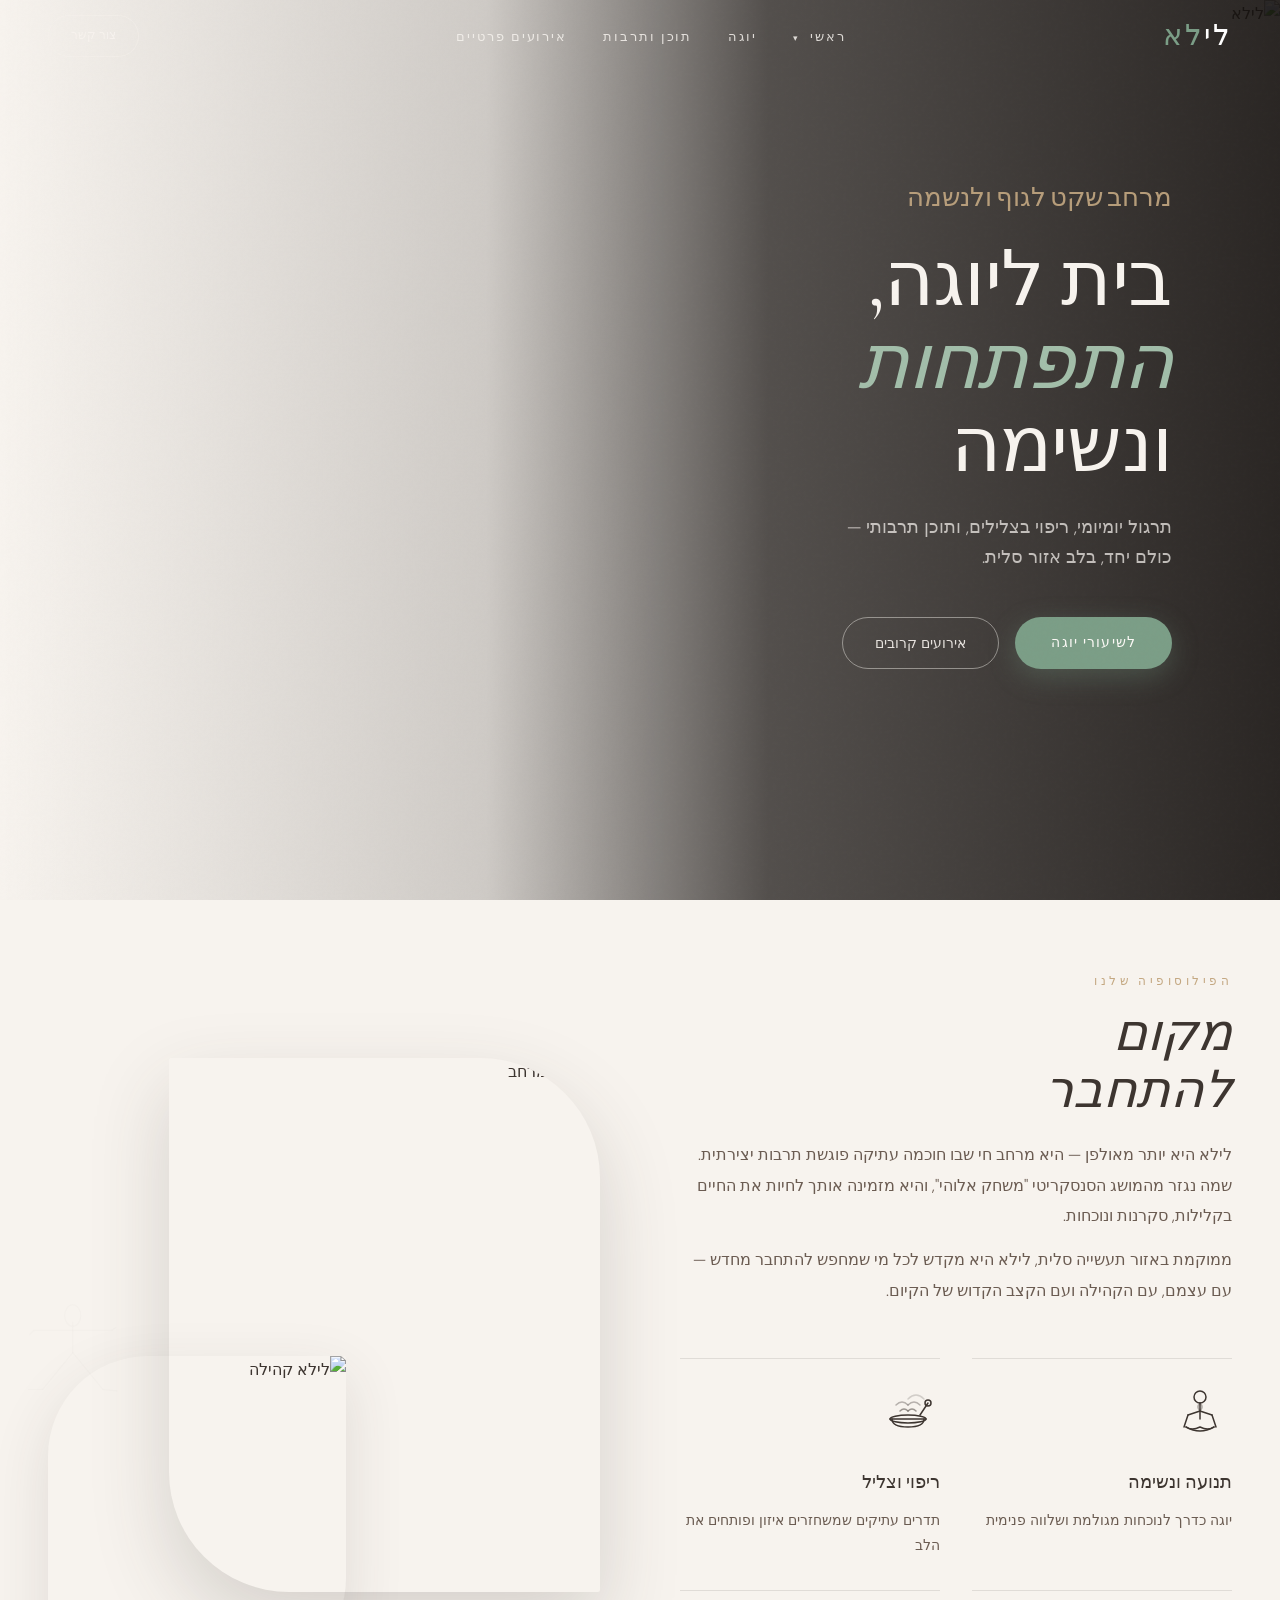
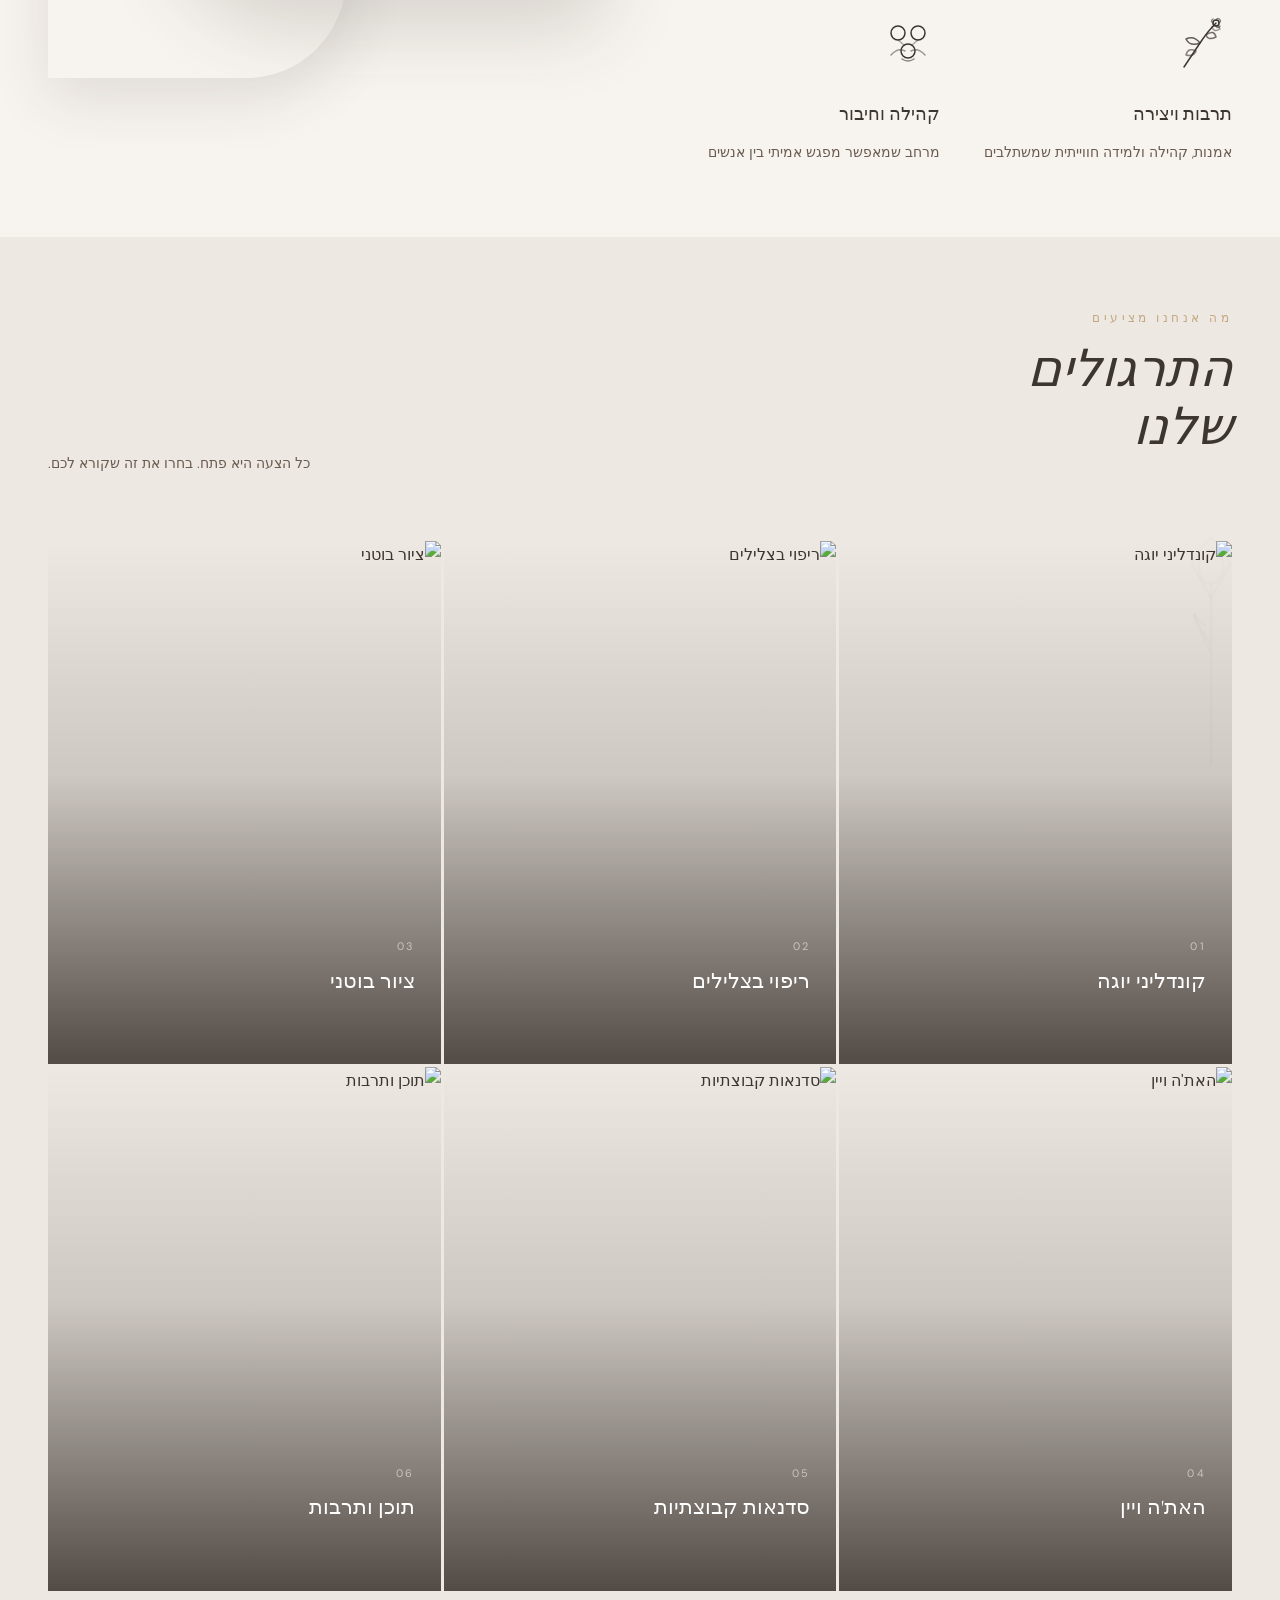
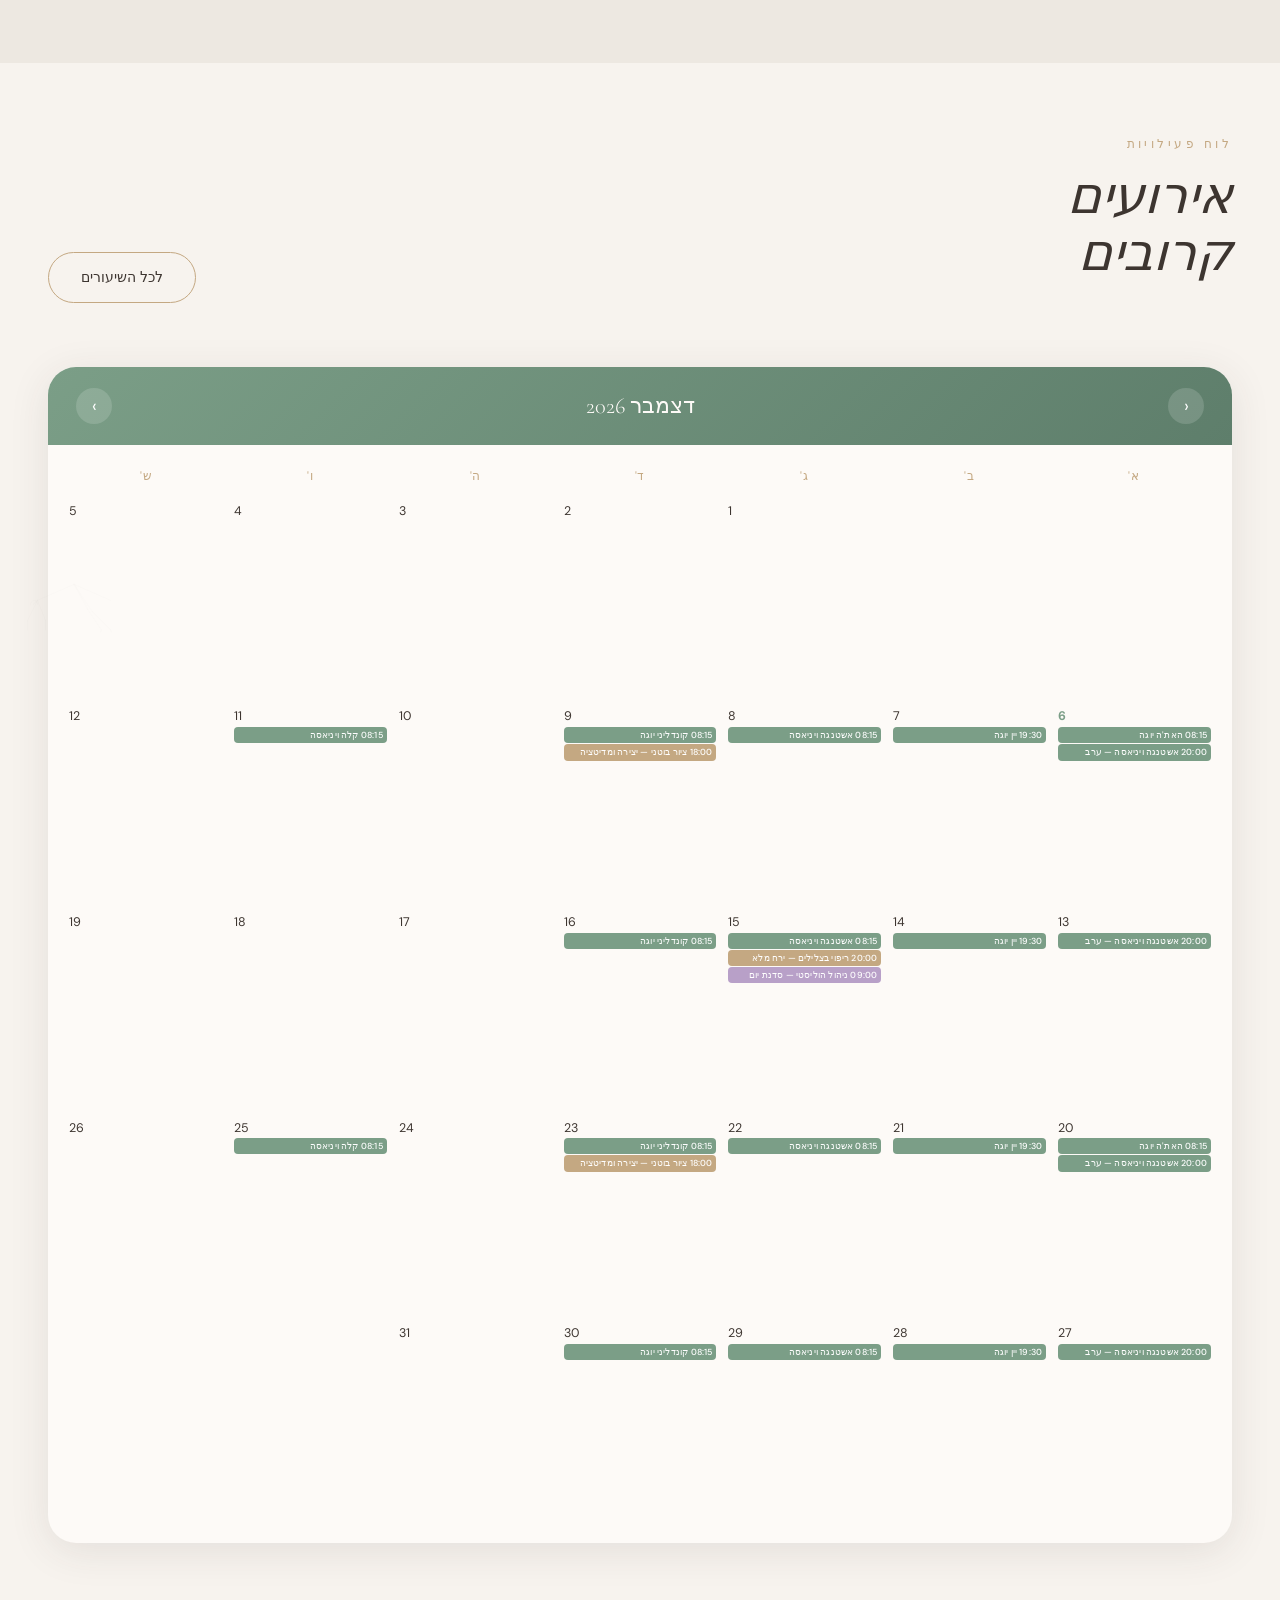
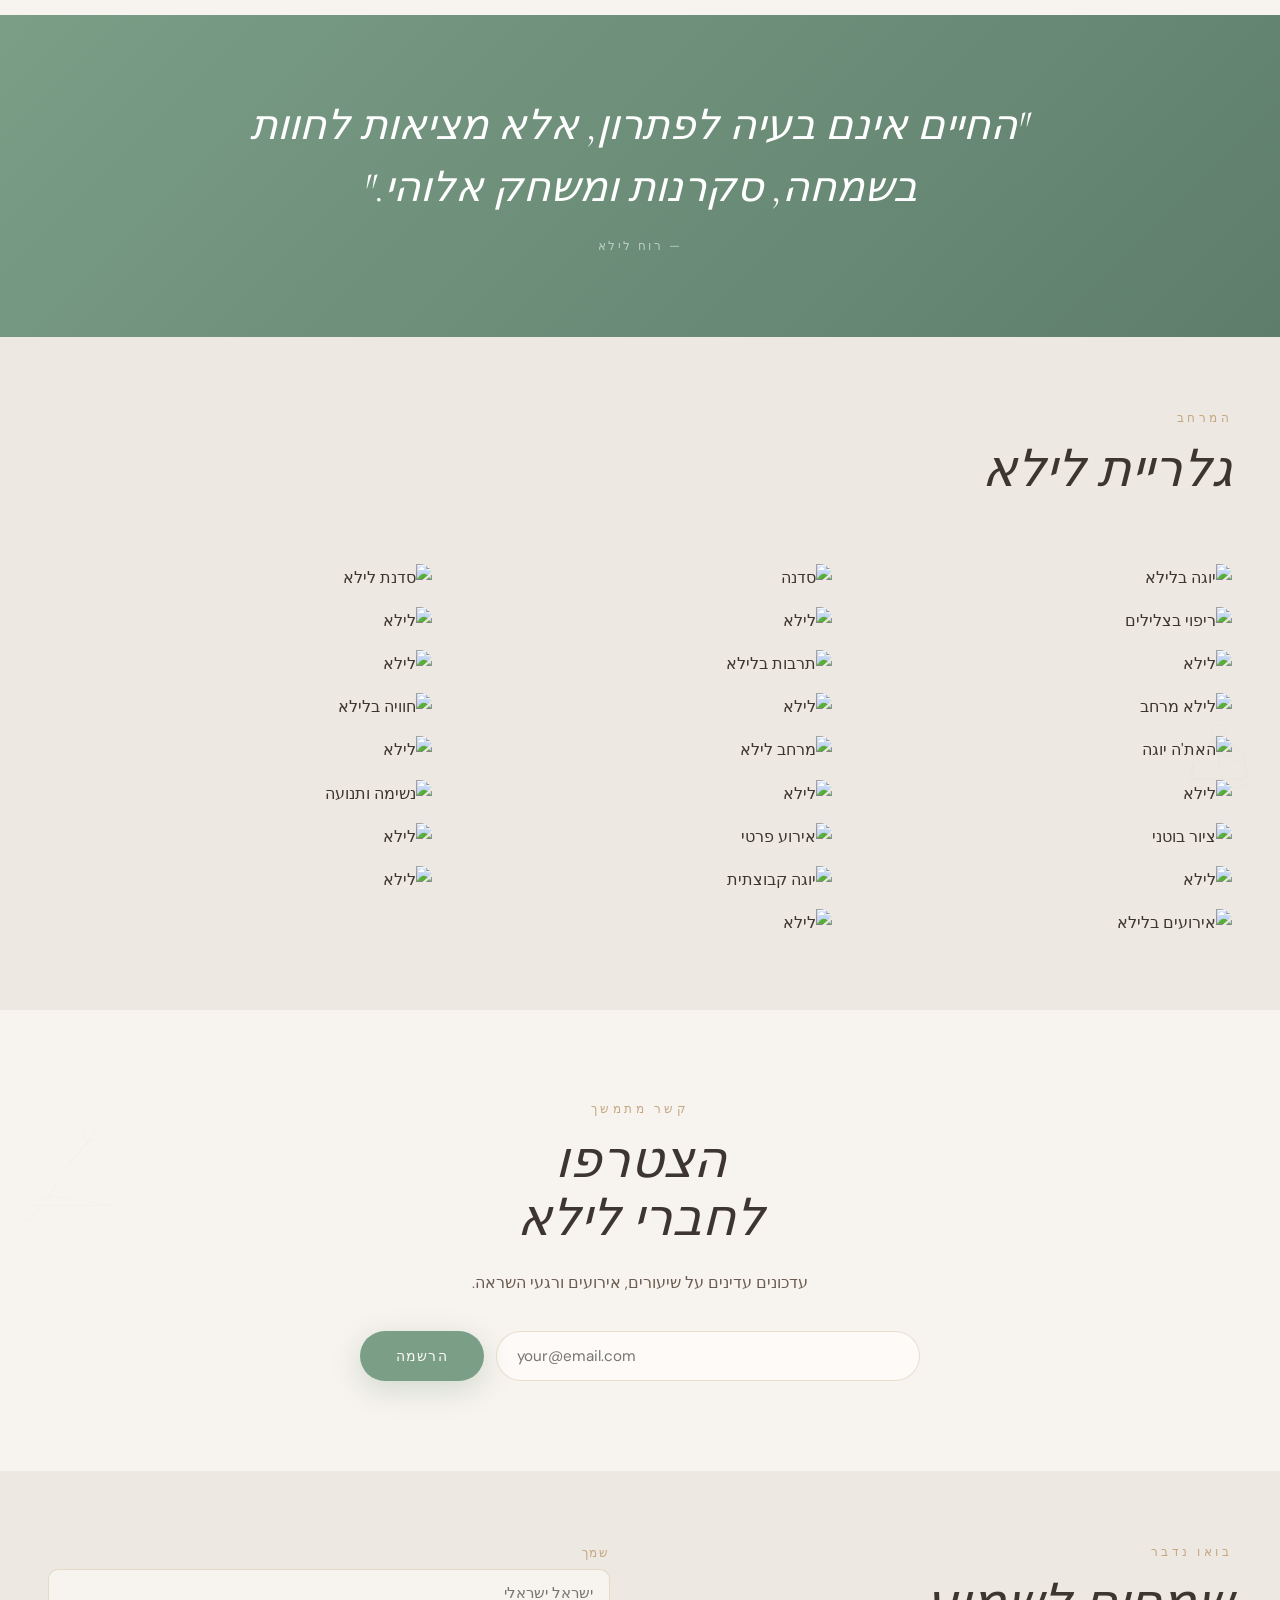
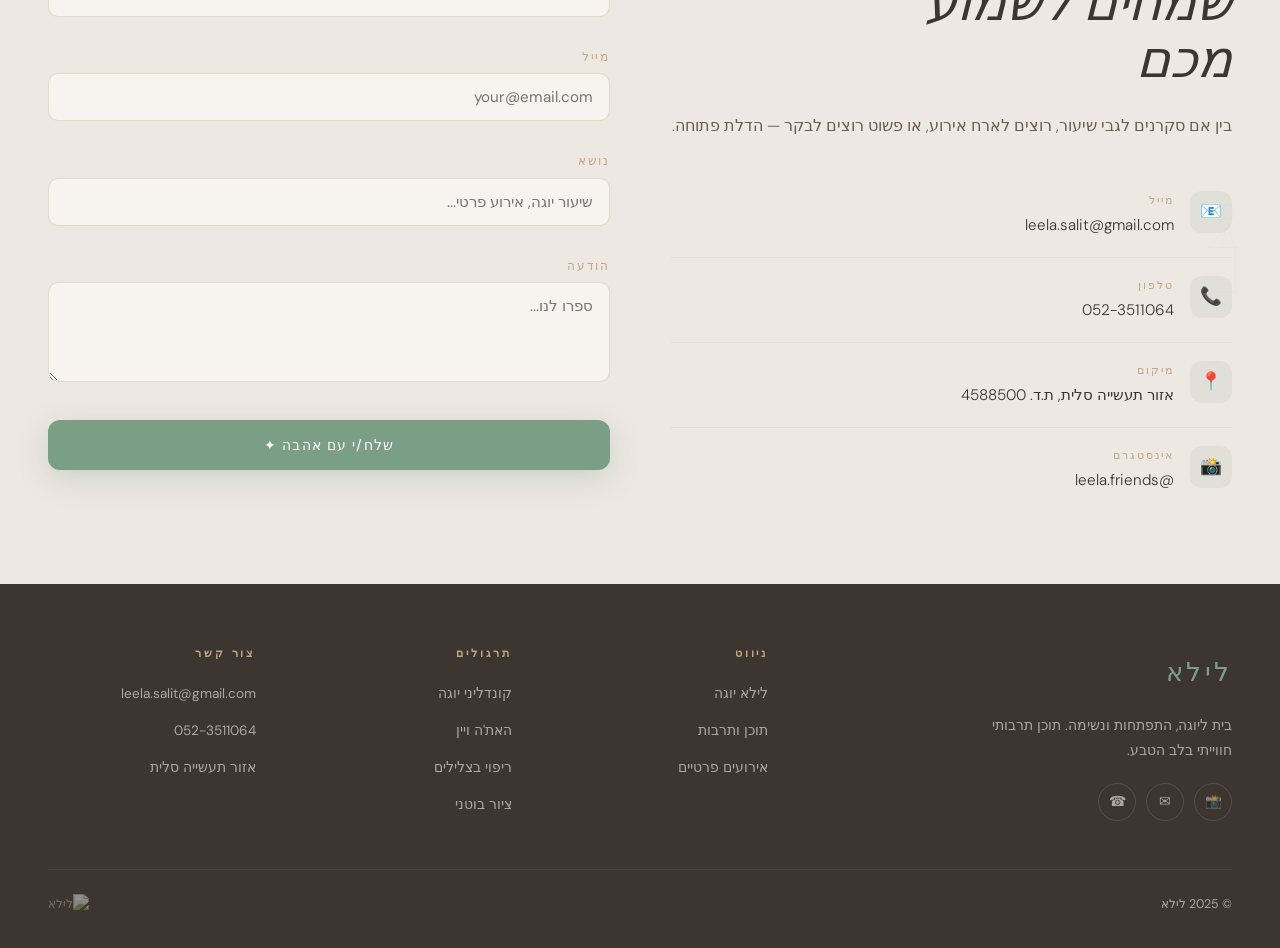
==== commit 270d3b0e: "6 UI improvements: hero brightness, fonts, images, pricing redesign - Fix hero overlay on yoga + cul" ====
--- a/index.html
+++ b/index.html
@@ -46,7 +46,7 @@
   margin-bottom: 18px; display: block;
 }
 .hero-h1 {
-  font-family: 'Playfair Display', serif;
+  font-family: 'Cormorant Garamond', serif;
   font-size: clamp(3rem, 6vw, 5.2rem);
   font-weight: 500; color: #F7F3EE;
   line-height: 1.08; margin-bottom: 24px;
@@ -92,7 +92,7 @@
   opacity: 0.55; margin-bottom: 8px; font-family: 'DM Sans', sans-serif;
 }
 .svc-photo-name {
-  font-family: 'Playfair Display', serif; font-size: 1.3rem; font-weight: 400;
+  font-family: 'Cormorant Garamond', serif; font-size: 1.3rem; font-weight: 400;
 }
 .svc-photo-desc {
   font-size: 0.8rem; line-height: 1.6; opacity: 0;
@@ -129,7 +129,7 @@
 }
 .pillar-svg-wrap svg { width: 100%; height: 100%; }
 .pillar-new h4 {
-  font-family: 'Playfair Display', serif;
+  font-family: 'Cormorant Garamond', serif;
   font-size: 1.15rem; color: var(--brown);
   margin-bottom: 10px; font-weight: 500;
 }
@@ -140,9 +140,9 @@
 
 /* ── MISC ──────────────────────────────────── */
 .about-grid { display:grid; grid-template-columns:1fr 1fr; gap:80px; align-items:center; }
-.about-imgs { position:relative; height:520px; }
-.about-img-main { position:absolute; top:0; right:0; width:72%; height:80%; object-fit:cover; border-radius:2px 120px 2px 120px; box-shadow:0 32px 80px rgba(61,53,48,0.18); }
-.about-img-sub { position:absolute; bottom:0; left:0; width:50%; height:48%; object-fit:cover; border-radius:100px 2px 100px 2px; box-shadow:0 20px 60px rgba(61,53,48,0.12); }
+.about-imgs { position:relative; height:620px; }
+.about-img-main { position:absolute; top:0; right:0; width:78%; height:86%; object-fit:cover; border-radius:2px 120px 2px 120px; box-shadow:0 32px 80px rgba(61,53,48,0.18); }
+.about-img-sub { position:absolute; bottom:0; left:0; width:54%; height:52%; object-fit:cover; border-radius:100px 2px 100px 2px; box-shadow:0 20px 60px rgba(61,53,48,0.12); }
 
 /* Newsletter */
 .newsletter-form { display:flex; gap:12px; margin-top:32px; }
@@ -192,9 +192,9 @@
   .pillar-new p { font-size:0.76rem; line-height:1.55; }
 
   /* About photos: taller and more visible */
-  .about-imgs { height:300px; margin-top:36px; }
-  .about-img-main { width:76%; height:82%; }
-  .about-img-sub { width:52%; height:50%; }
+  .about-imgs { height:380px; margin-top:36px; }
+  .about-img-main { width:78%; height:84%; }
+  .about-img-sub { width:54%; height:52%; }
 
   /* Services: compact 2-col */
   .svcs-photo-grid { grid-template-columns:1fr 1fr; gap:3px; }
@@ -227,7 +227,7 @@
 <nav id="nav">
   <a href="index.html" class="nav-logo">
     <img src="https://static.wixstatic.com/media/38a166_6eafcf5cf78c47f3ace4bc9e6ed5fdd2~mv2.png" alt="לילא" style="height:38px;width:auto;filter:brightness(0) invert(1)" id="nav-logo-img" onerror="this.style.display='none';document.getElementById('nav-logo-txt').style.display='block'"/>
-    <span id="nav-logo-txt" style="display:none;font-family:'Playfair Display',serif;font-size:1.8rem;font-weight:400;color:white">לי<span style="color:rgba(168,197,176,0.9)">לא</span></span>
+    <span id="nav-logo-txt" style="display:none;font-family:'Cormorant Garamond',serif;font-size:1.8rem;font-weight:400;color:white">לי<span style="color:rgba(168,197,176,0.9)">לא</span></span>
   </a>
   <ul class="nav-links" style="--link-color:rgba(247,243,238,0.85)">
     <li class="nav-has-submenu">
--- a/css/style.css
+++ b/css/style.css
@@ -2,7 +2,7 @@
    LEELA — Shared Design System (RTL Hebrew)
    ═══════════════════════════════════════════════════════════════ */
 
-@import url('https://fonts.googleapis.com/css2?family=Playfair+Display:ital,wght@0,400;0,500;0,600;0,700;1,400;1,500;1,600&family=DM+Sans:wght@300;400;500;600&family=Great+Vibes&family=Cormorant+Garamond:ital,wght@0,300;0,400;1,300;1,400&display=swap');
+@import url('https://fonts.googleapis.com/css2?family=Playfair+Display:ital,wght@0,400;0,500;0,600;0,700;1,400;1,500;1,600&family=DM+Sans:wght@300;400;500;600&family=Great+Vibes&family=Cormorant+Garamond:ital,wght@0,300;0,400;0,500;0,600;1,300;1,400;1,500&display=swap');
 
 /* ─── Variables ────────────────────────────────────────────────── */
 :root {
@@ -52,10 +52,10 @@
 }
 
 /* ─── Typography ───────────────────────────────────────────────── */
-.font-display { font-family: 'Playfair Display', serif; }
+.font-display { font-family: 'Cormorant Garamond', serif; }
 .font-script  { font-family: 'Great Vibes', cursive; }
 
-h1,h2,h3 { font-family: 'Playfair Display', serif; font-weight: 400; line-height: 1.12; }
+h1,h2,h3 { font-family: 'Cormorant Garamond', serif; font-weight: 400; line-height: 1.12; }
 h1 { font-size: clamp(2.8rem, 7vw, 6.5rem); font-weight: 500; }
 h2 { font-size: clamp(2rem, 4vw, 3.8rem); font-weight: 400; }
 h3 { font-size: clamp(1.3rem, 2.5vw, 2rem); font-weight: 400; }
@@ -780,7 +780,7 @@
   margin-top: var(--nav-h);
 }
 .page-hero-img {
-  position: absolute; inset: 0; object-fit: cover; width: 100%; height: 100%; opacity: 0.25;
+  position: absolute; inset: 0; object-fit: cover; width: 100%; height: 100%; opacity: 0.75;
 }
 .page-hero-overlay {
   position: absolute; inset: 0;
@@ -907,8 +907,28 @@
   .footer-bottom { flex-direction: column; text-align: center; gap: 8px; }
   .footer-desc { max-width: 100%; font-size: 0.82rem; }
 
-  /* ── Page hero (sub-pages) ── */
-  .page-hero { padding: 52px 20px 36px; min-height: 38vh; }
+  /* ── Page hero (sub-pages) — stacked: image top, text below ── */
+  .page-hero {
+    min-height: 0 !important;
+    height: auto !important;
+    display: block !important;
+    padding: 0 0 28px !important;
+  }
+  .page-hero-img {
+    position: relative !important;
+    inset: auto !important;
+    height: 52vw !important;
+    min-height: 180px !important;
+    max-height: 280px !important;
+    width: 100% !important;
+    opacity: 1 !important;
+    display: block !important;
+  }
+  .page-hero-overlay { display: none !important; }
+  .page-hero-content {
+    position: relative !important;
+    padding: 22px 20px 0 !important;
+  }
   .page-hero-content h1 { font-size: clamp(1.8rem, 7vw, 2.6rem); }
 
   /* ── Pricing ── */
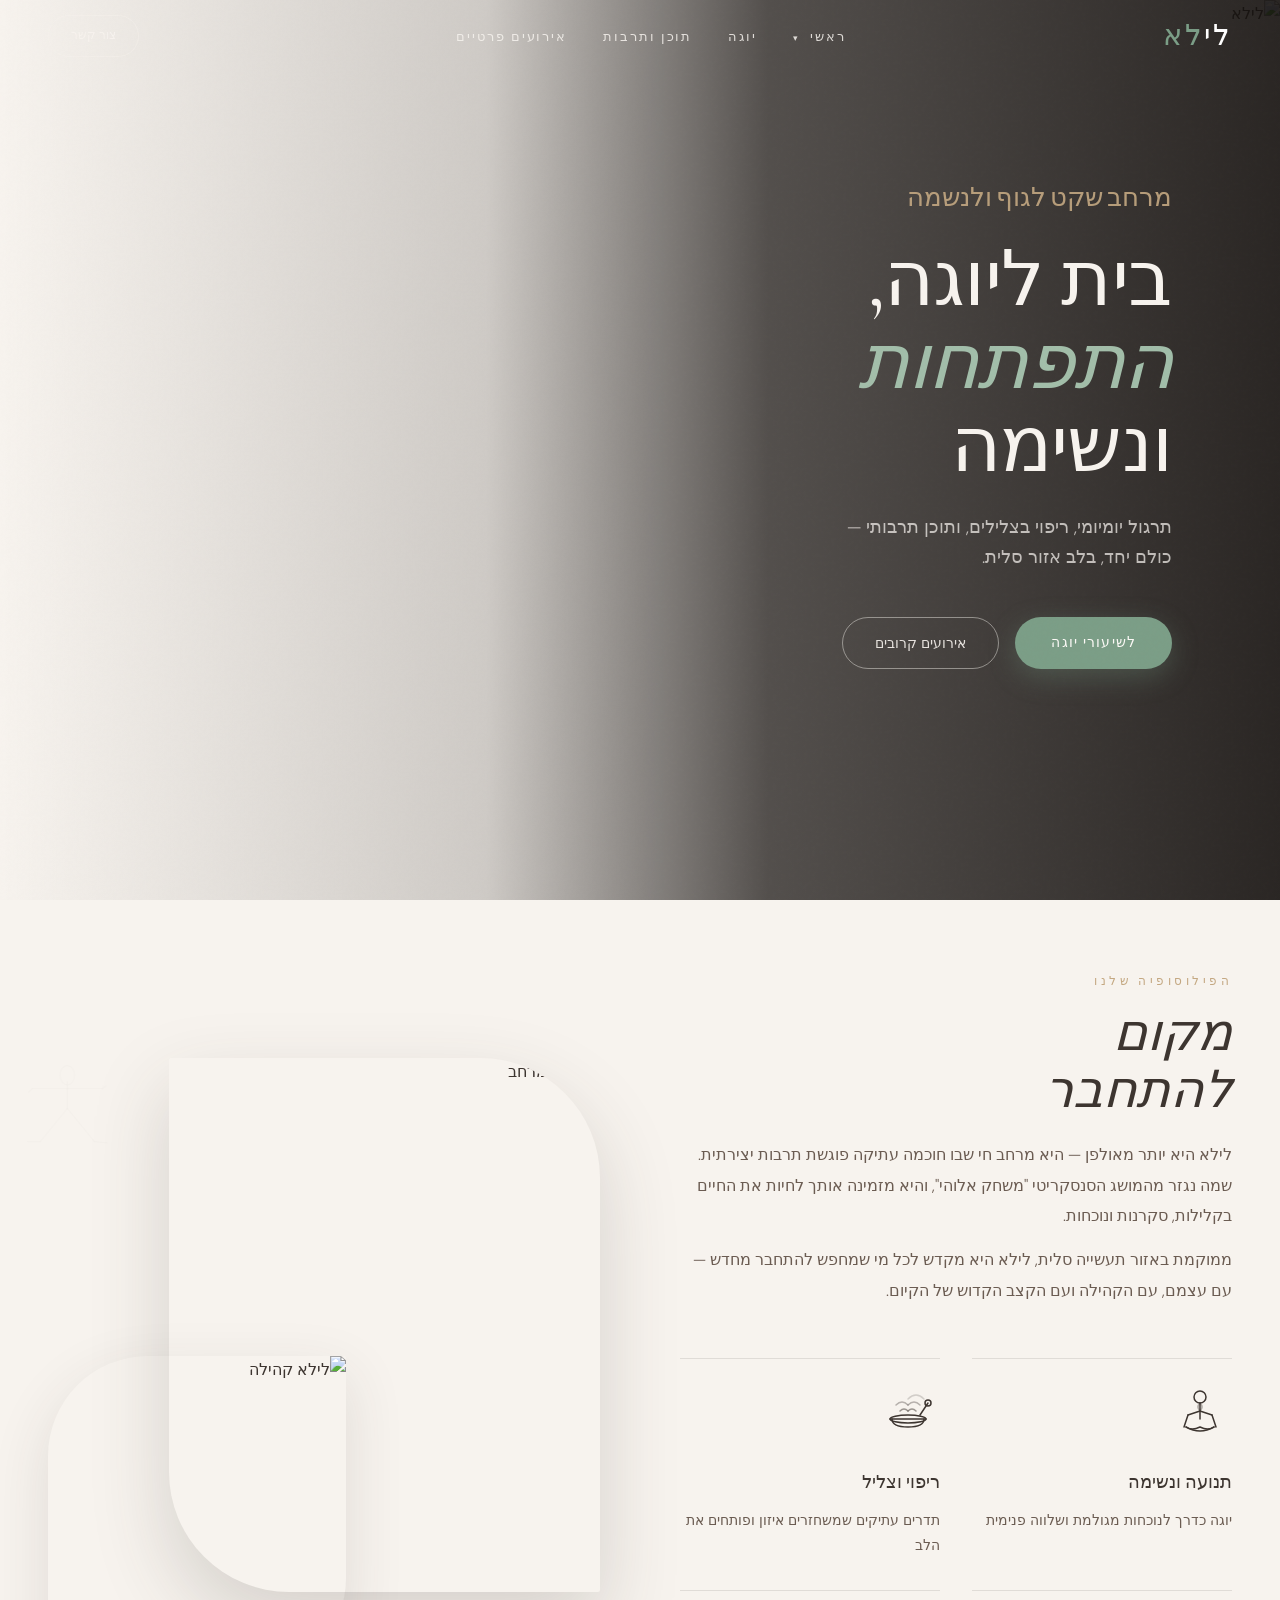
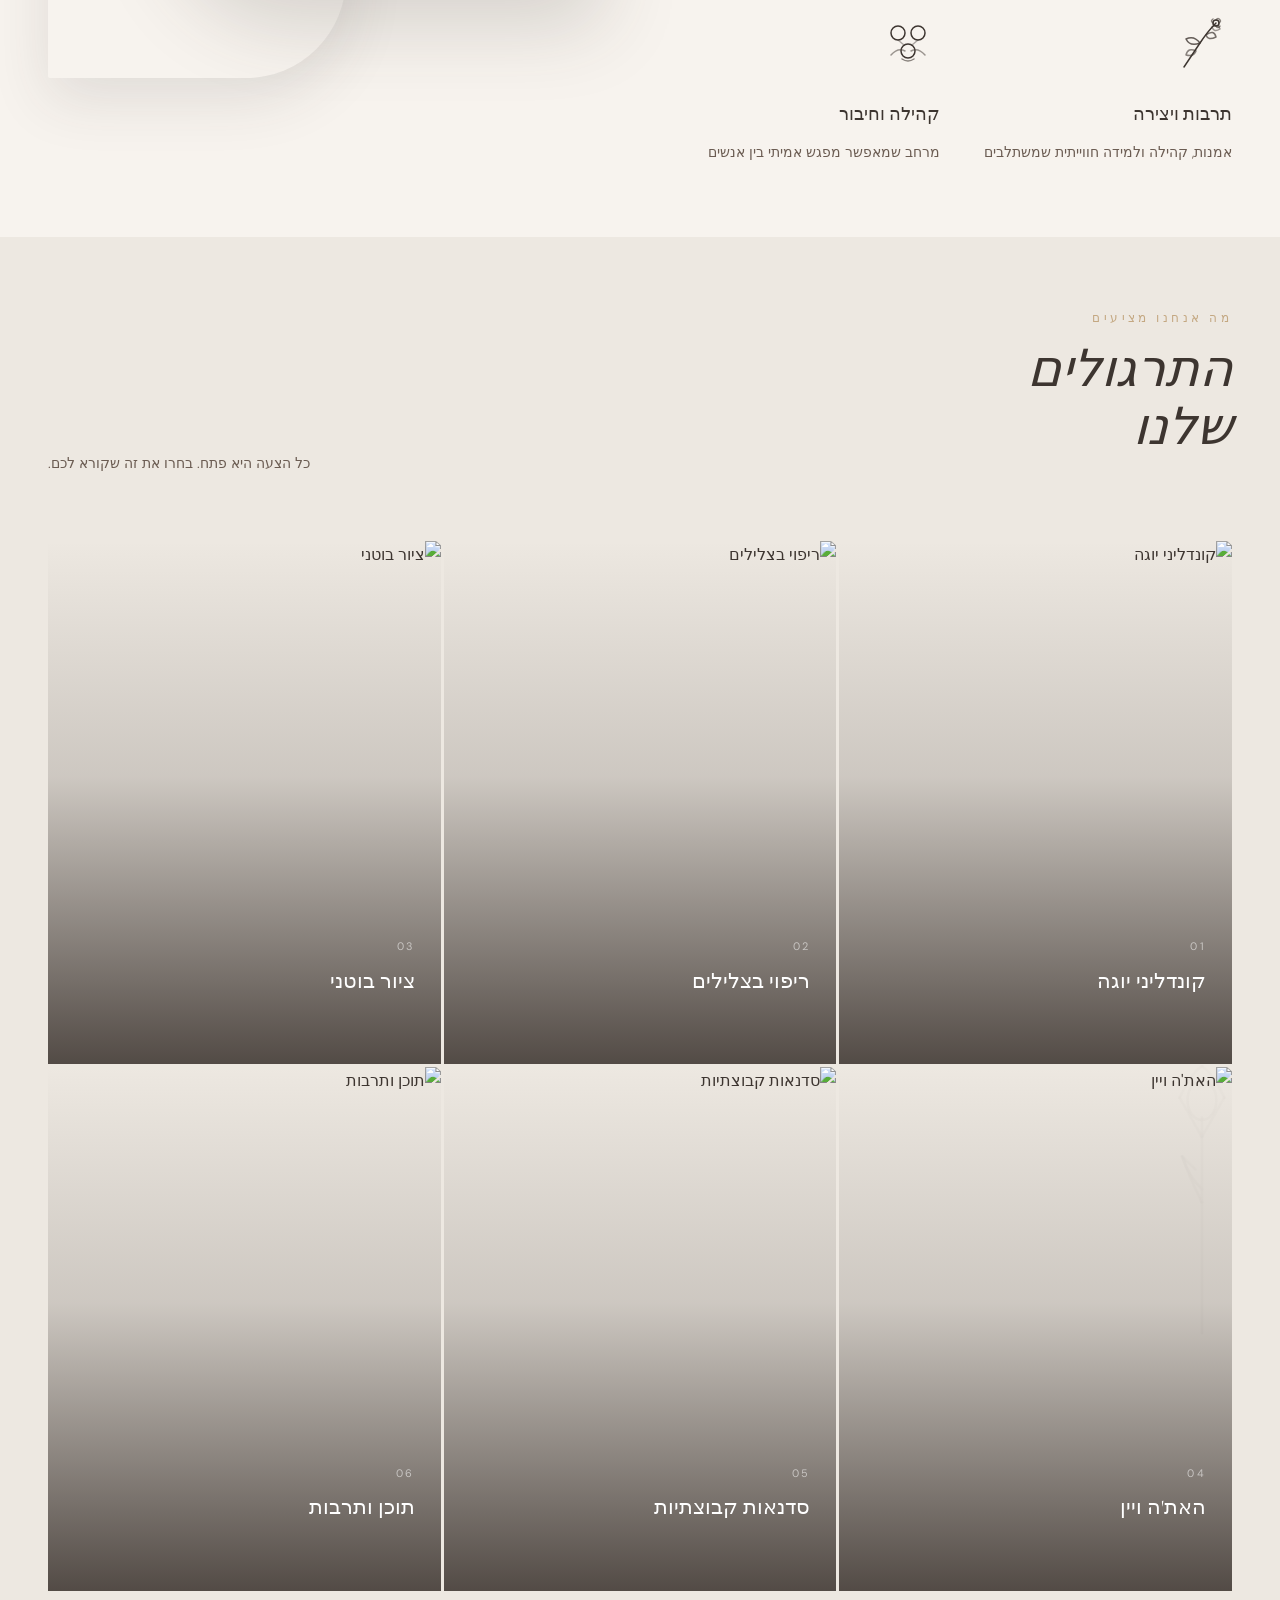
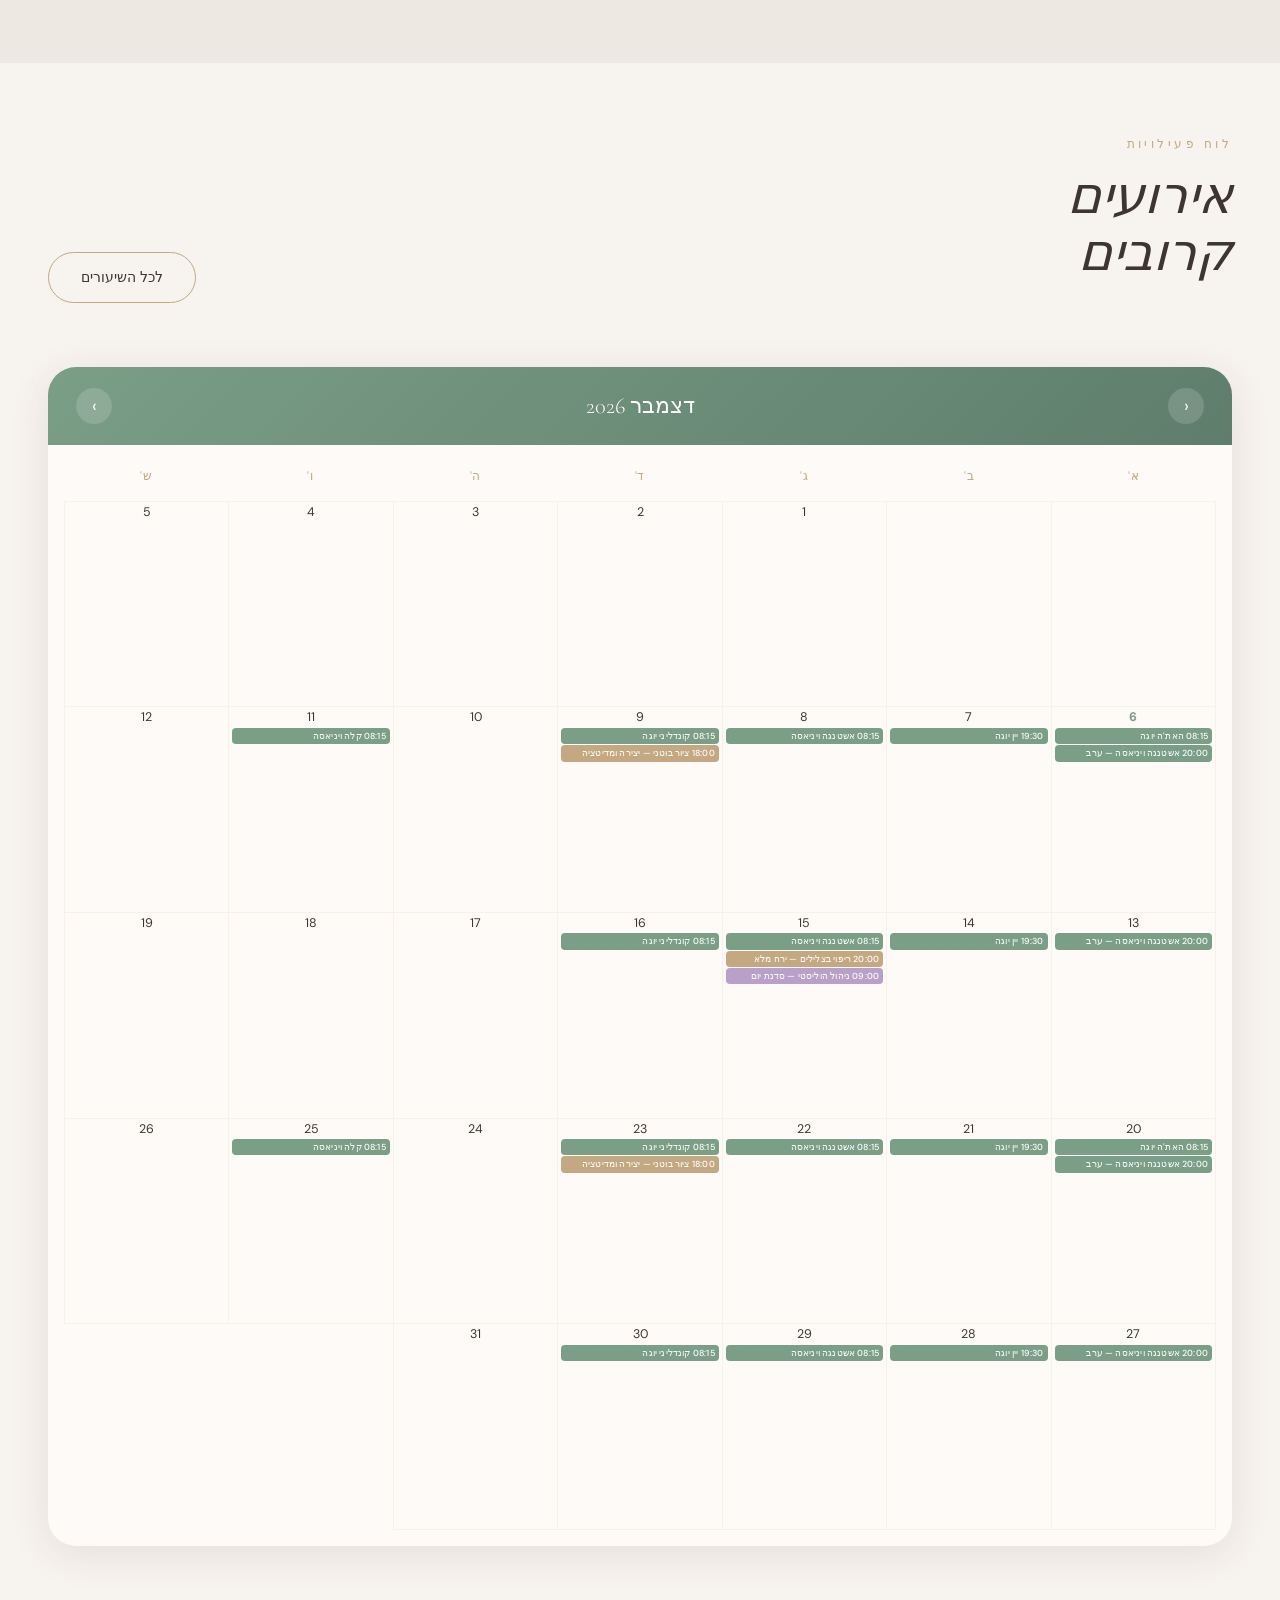
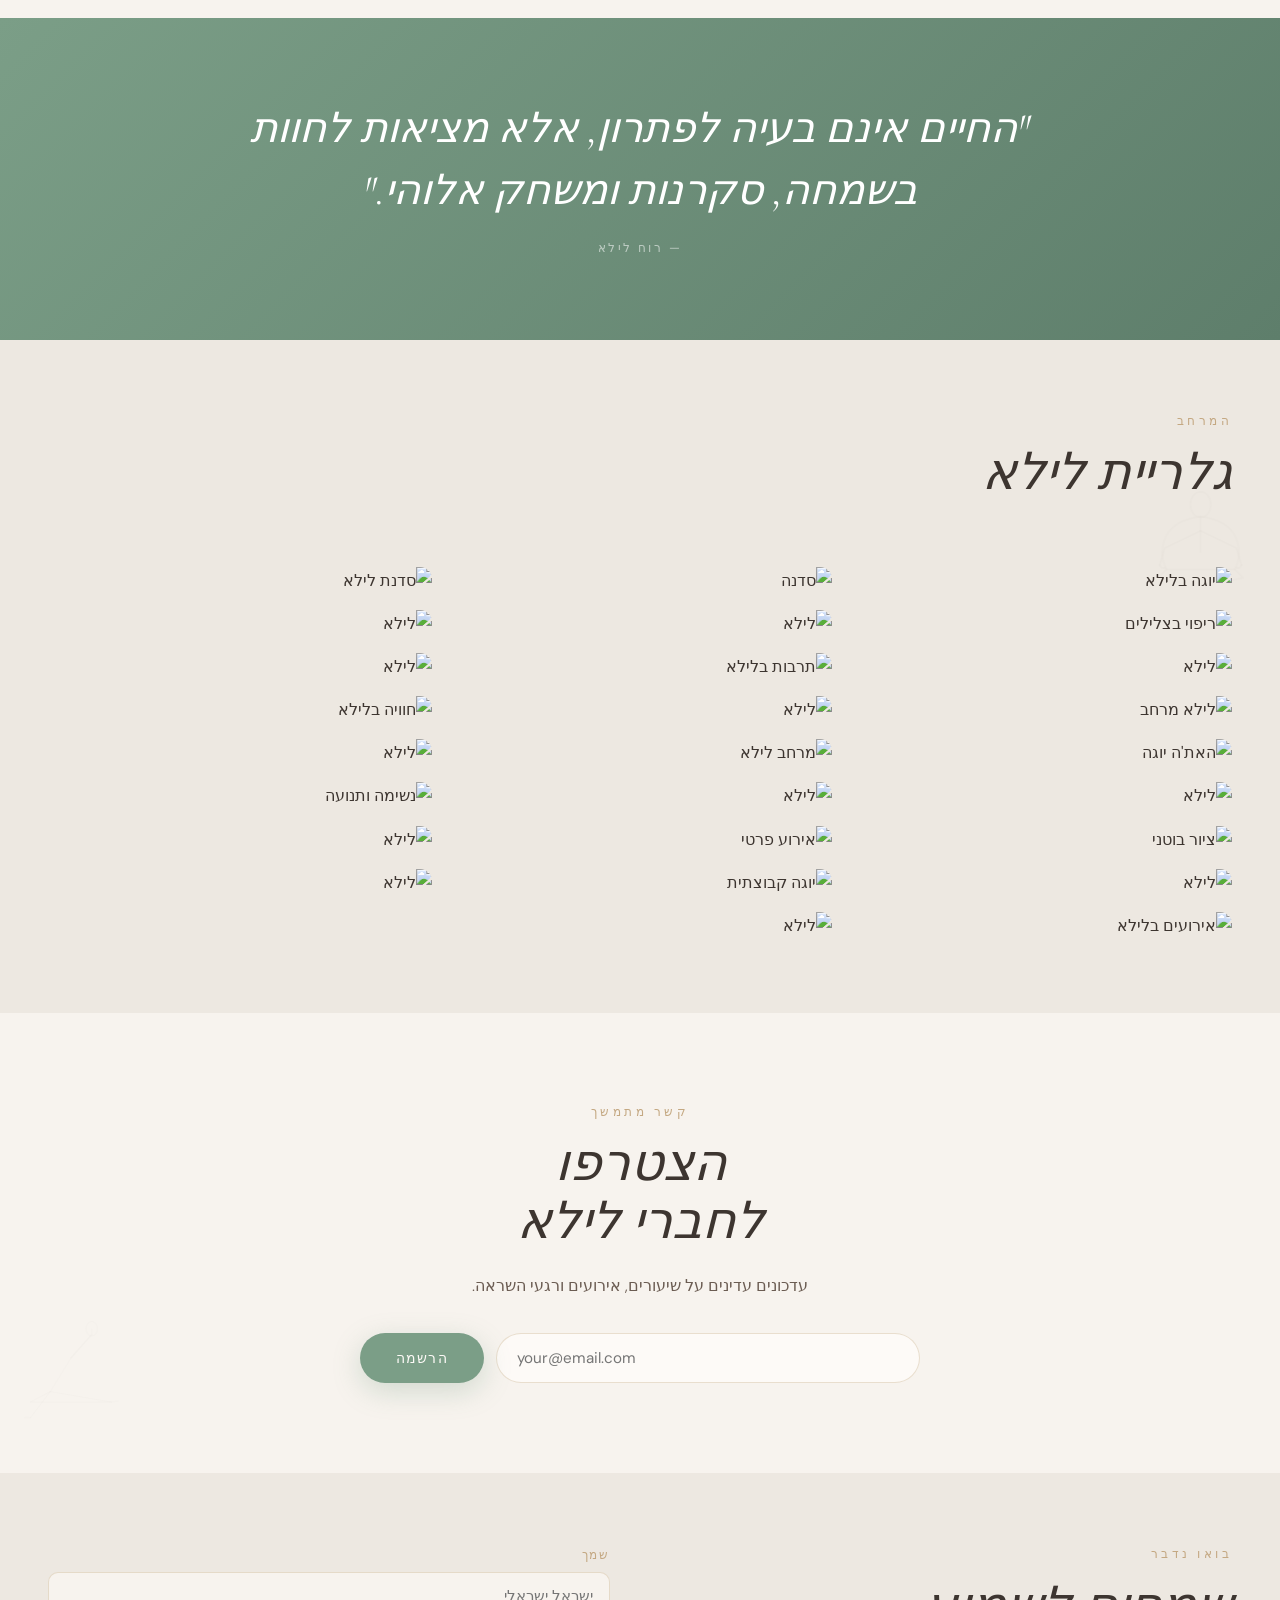
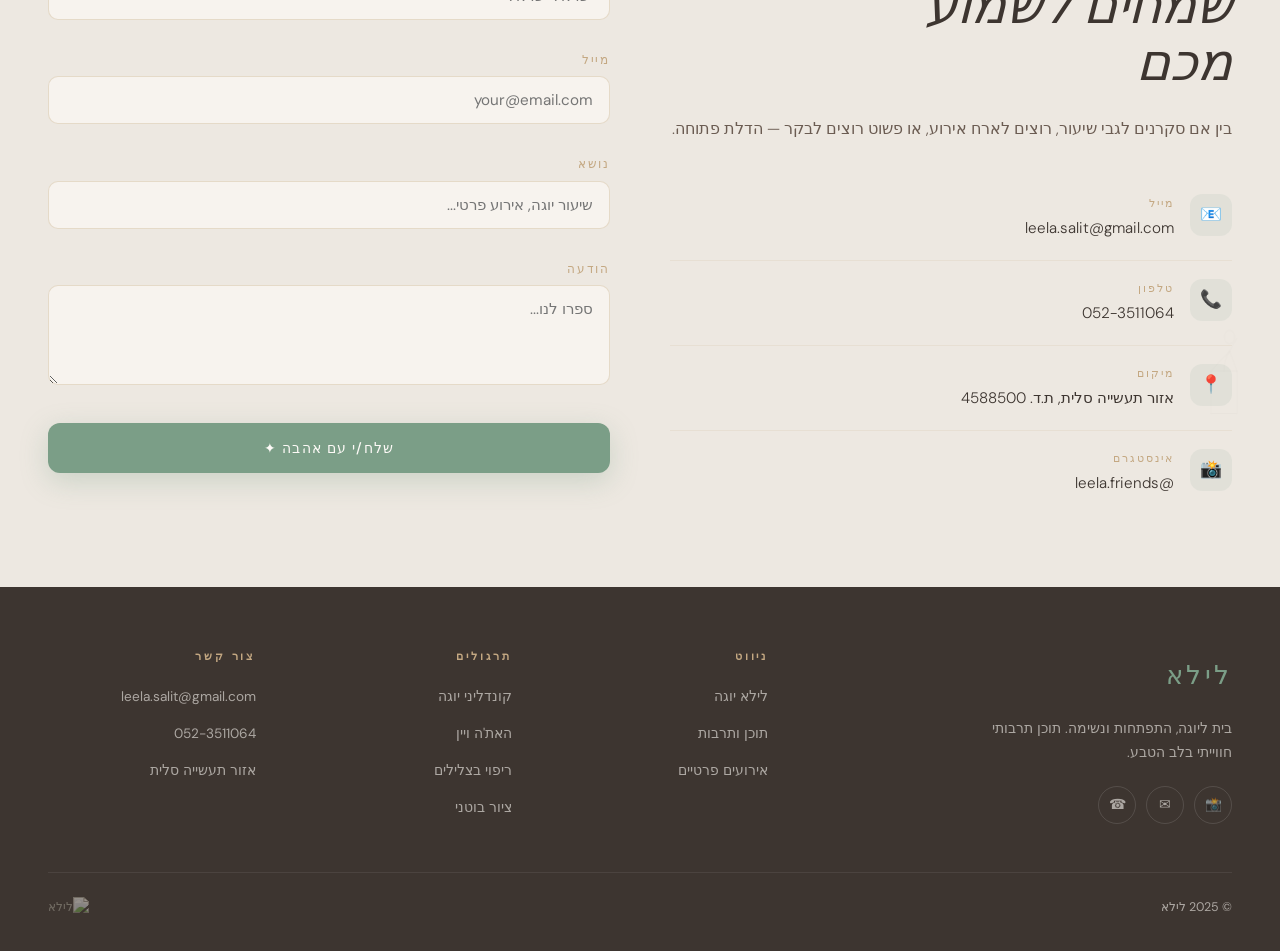
==== commit 09f679ed: "Mobile hero Design #2 — cream overlay, dark text, Leela logo at top Co-Authored-By: Claude Sonnet 4." ====
--- a/index.html
+++ b/index.html
@@ -61,6 +61,7 @@
   max-width: 420px;
 }
 .hero-cta { display: flex; gap: 16px; flex-wrap: wrap; }
+.hero-mobile-logo { display: none; }
 
 /* ── SERVICES PHOTO GRID ─────────────────── */
 .svcs-photo-grid {
@@ -183,6 +184,32 @@
   .hero-sub { font-size:0.95rem; max-width:100%; margin-bottom:32px; }
   .hero-cta { flex-direction:column; gap:12px; }
   .hero-cta a, .hero-cta button { width:100%; justify-content:center; text-align:center; }
+
+  /* Design #2: cream-from-bottom overlay, dark text, logo at top */
+  .hero-overlay {
+    background: linear-gradient(
+      to top,
+      rgba(247,243,238,1) 0%,
+      rgba(247,243,238,0.82) 30%,
+      rgba(247,243,238,0.18) 62%,
+      transparent 100%
+    ) !important;
+  }
+  .hero-h1 { color: var(--brown) !important; }
+  .hero-h1 em { color: var(--sage) !important; }
+  .hero-script { color: rgba(123,158,135,0.85) !important; }
+  .hero-sub { color: rgba(61,53,48,0.72) !important; }
+  .hero-cta a[href="yoga.html"] {
+    background: var(--brown) !important; border-color: var(--brown) !important; color: var(--cream) !important;
+  }
+  .btn-outline[href="#events-section"] {
+    border-color: rgba(61,53,48,0.35) !important; color: var(--brown) !important;
+  }
+  .hero-mobile-logo {
+    display: flex !important; justify-content: center; align-items: center;
+    position: absolute; top: 72px; right: 0; left: 0; z-index: 3;
+  }
+  .hero-mobile-logo img { height: 44px; width: auto; filter: none; }
 
   /* Pillars: 2 per row */
   .pillars-row { grid-template-columns:1fr 1fr; gap:12px; margin-top:24px; }
@@ -259,6 +286,10 @@
 <section id="hero">
   <img class="hero-bg-img" src="https://plus.unsplash.com/premium_photo-1663047487227-0f3cd88ed8aa?w=1920&q=90" alt="לילא"/>
   <div class="hero-overlay"></div>
+  <div class="hero-mobile-logo">
+    <img src="https://static.wixstatic.com/media/38a166_6eafcf5cf78c47f3ace4bc9e6ed5fdd2~mv2.png" alt="לילא" onerror="this.style.display='none';this.nextElementSibling.style.display='block'"/>
+    <span style="display:none;font-family:'Cormorant Garamond',serif;font-size:2rem;font-weight:300;color:white;letter-spacing:0.15em">לי<span style="color:rgba(168,197,176,0.9)">לא</span></span>
+  </div>
   <div class="hero-content">
     <div class="hero-text">
       <span class="hero-script reveal">מרחב שקט לגוף ולנשמה</span>
--- a/css/style.css
+++ b/css/style.css
@@ -570,17 +570,19 @@
   text-align: center; margin-bottom: 8px;
 }
 .cal-weekday { font-size: 0.72rem; color: var(--tan); padding: 6px 0; letter-spacing: 0.08em; }
-.cal-days { display: grid; grid-template-columns: repeat(7, 1fr); gap: 2px; }
+.cal-days { display: grid; grid-template-columns: repeat(7, 1fr); gap: 0; border-right: 1px solid rgba(196,168,130,0.12); border-top: 1px solid rgba(196,168,130,0.12); }
 .cal-day {
   aspect-ratio: 4/5; display: flex; flex-direction: column;
-  align-items: flex-start; justify-content: flex-start;
-  font-size: 0.78rem; border-radius: 8px; cursor: pointer;
+  align-items: center; justify-content: flex-start;
+  font-size: 0.78rem; cursor: pointer;
   position: relative; transition: all 0.2s; color: var(--brown);
-  padding: 4px 5px; gap: 2px; overflow: hidden;
+  padding: 4px 3px; gap: 2px; overflow: hidden;
+  border-left: 1px solid rgba(196,168,130,0.12);
+  border-bottom: 1px solid rgba(196,168,130,0.12);
 }
 .cal-day-num {
-  font-size: 0.78rem; line-height: 1; align-self: flex-end;
-  font-weight: 400;
+  font-size: 0.78rem; line-height: 1; align-self: center;
+  font-weight: 400; text-align: center; width: 100%;
 }
 .cal-day-labels { display: flex; flex-direction: column; gap: 1px; width: 100%; margin-top: 2px; }
 .cal-day-label {
@@ -589,7 +591,7 @@
   text-overflow: ellipsis; line-height: 1.4; font-weight: 500;
   letter-spacing: 0.02em;
 }
-.cal-day:hover { background: var(--cream2); }
+.cal-day:hover { background: var(--cream2); border-radius: 6px; }
 .cal-day.today .cal-day-num { font-weight: 700; color: var(--sage); }
 .cal-day.selected { background: var(--sage); color: white; }
 .cal-day.selected .cal-day-num { color: white; }
@@ -813,9 +815,11 @@
   font-weight: 400;
 }
 .schedule-table td {
-  padding: 12px 16px; border-bottom: 1px solid var(--cream2);
+  padding: 12px 16px; border-bottom: 1px solid rgba(196,168,130,0.14);
+  border-left: 1px solid rgba(196,168,130,0.1);
   vertical-align: top;
 }
+.schedule-table td:last-child { border-left: none; }
 .schedule-table tr:hover td { background: rgba(123,158,135,0.04); }
 .schedule-chip {
   display: inline-block; padding: 4px 12px; border-radius: 20px;
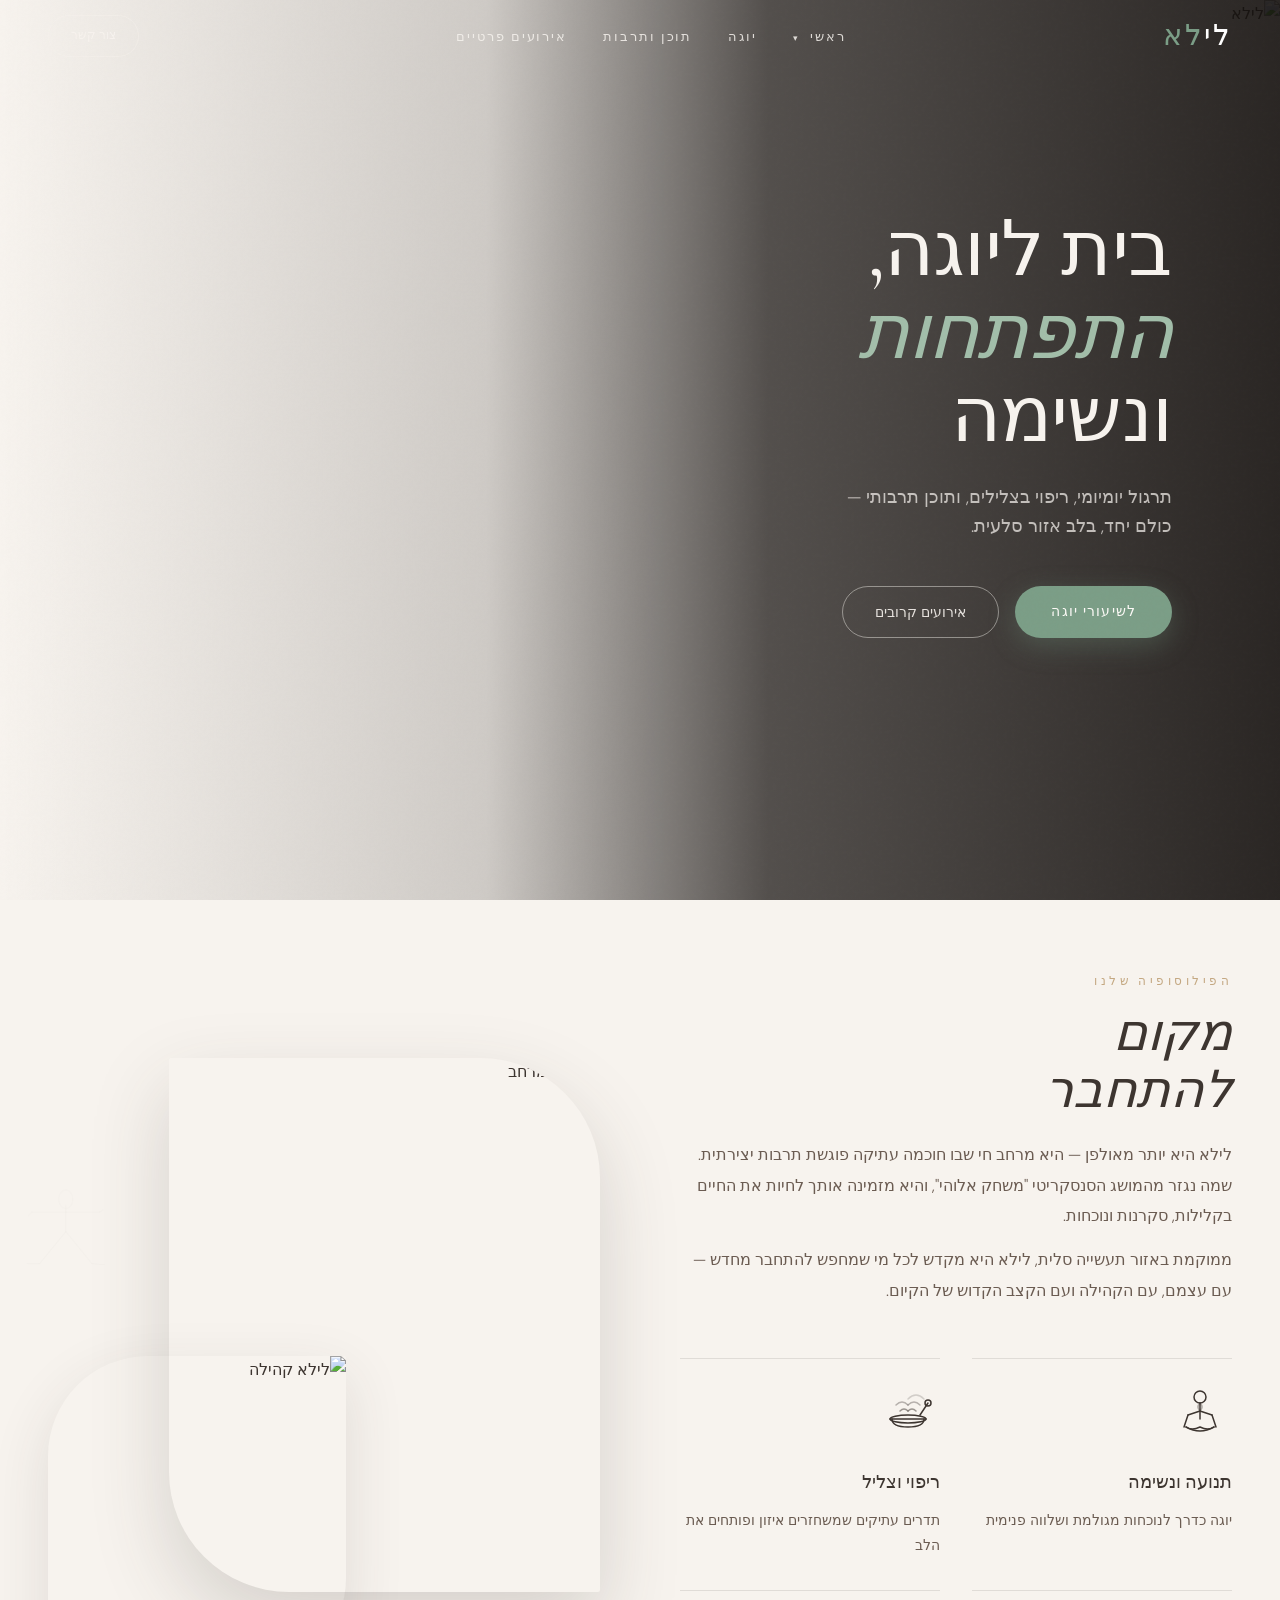
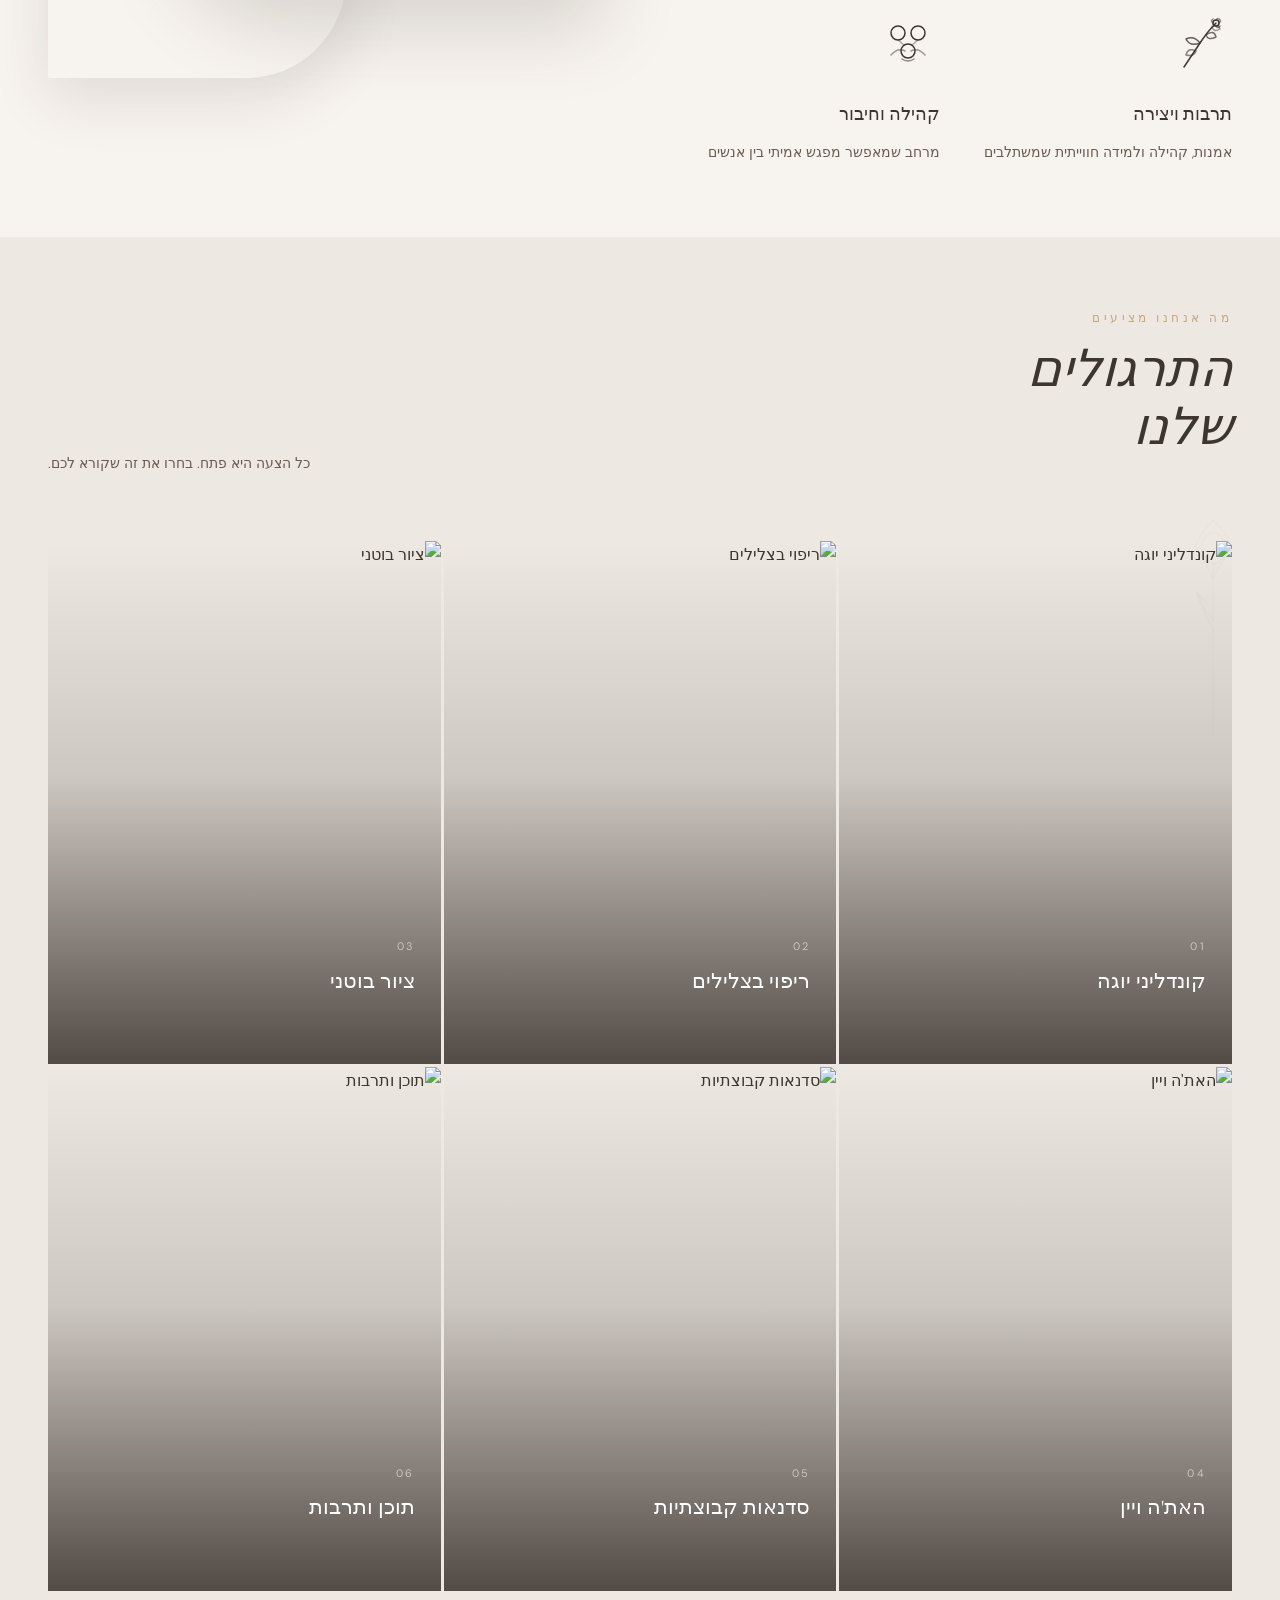
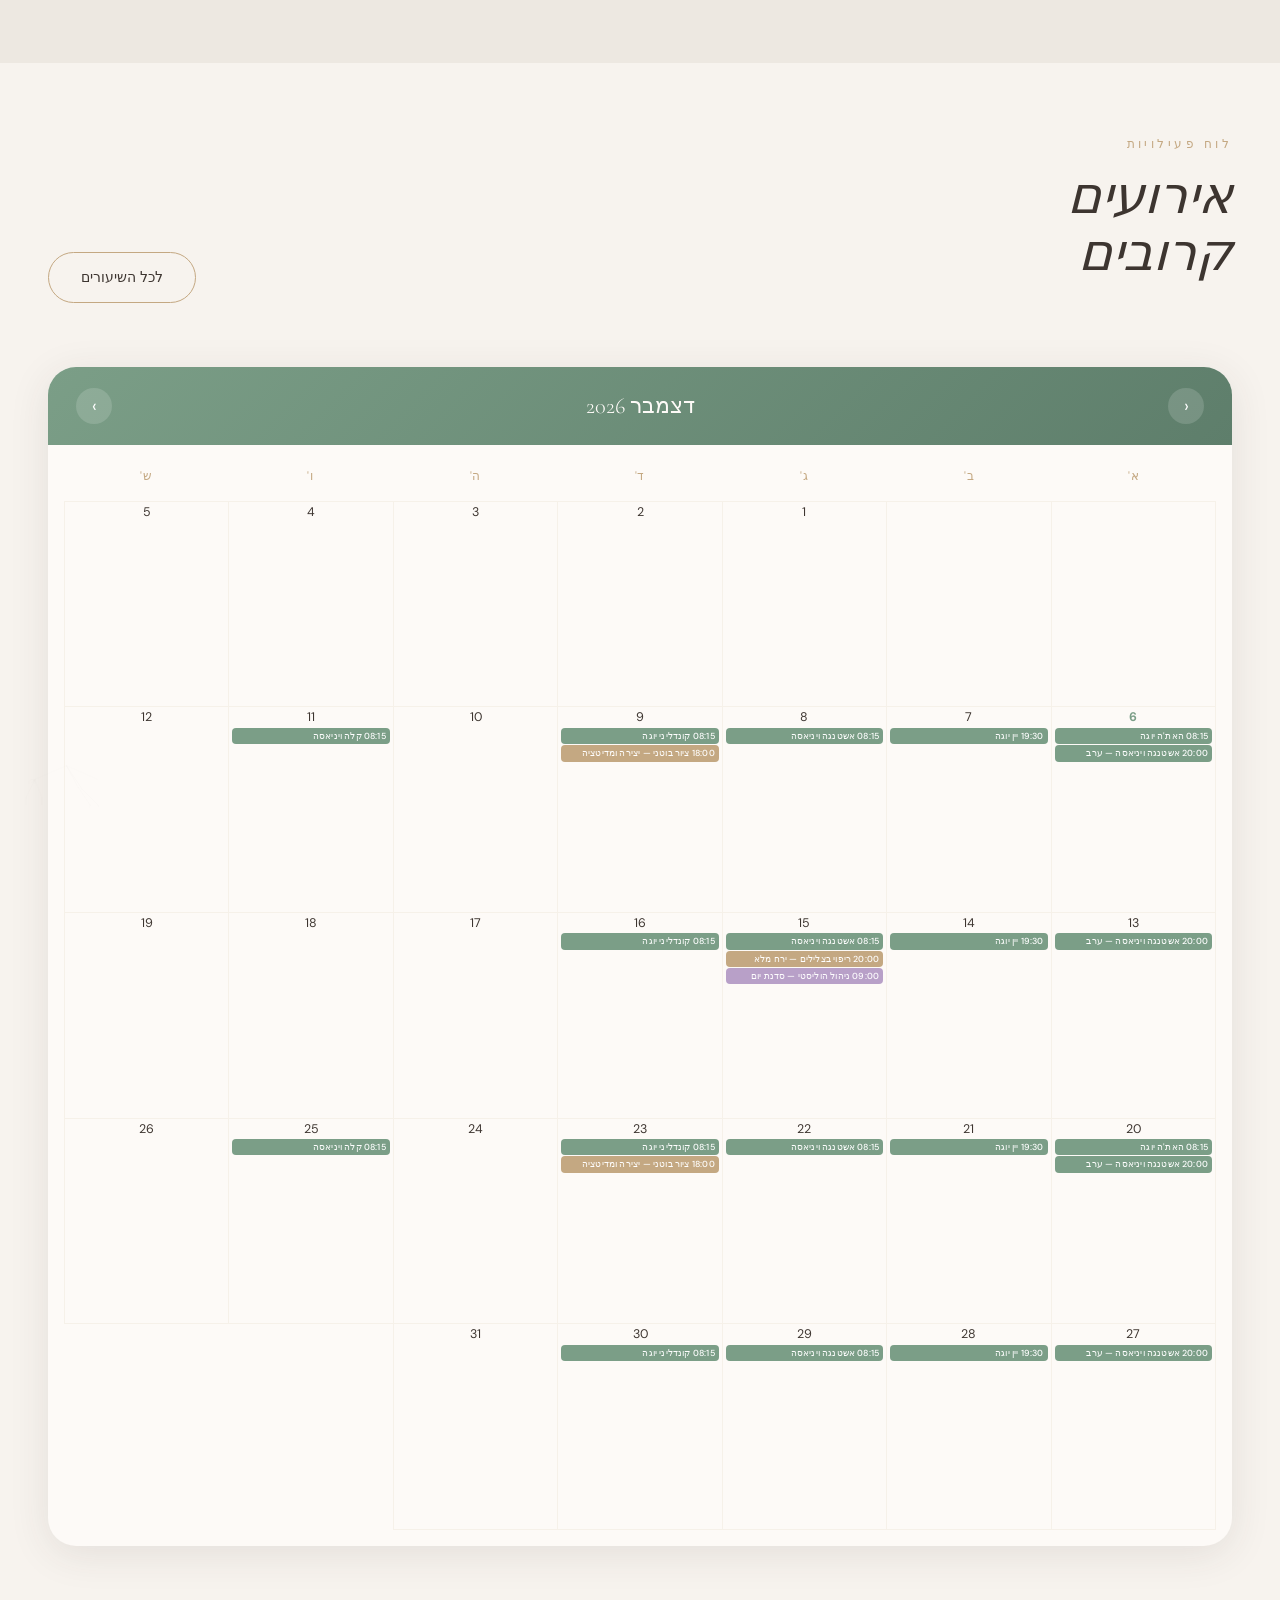
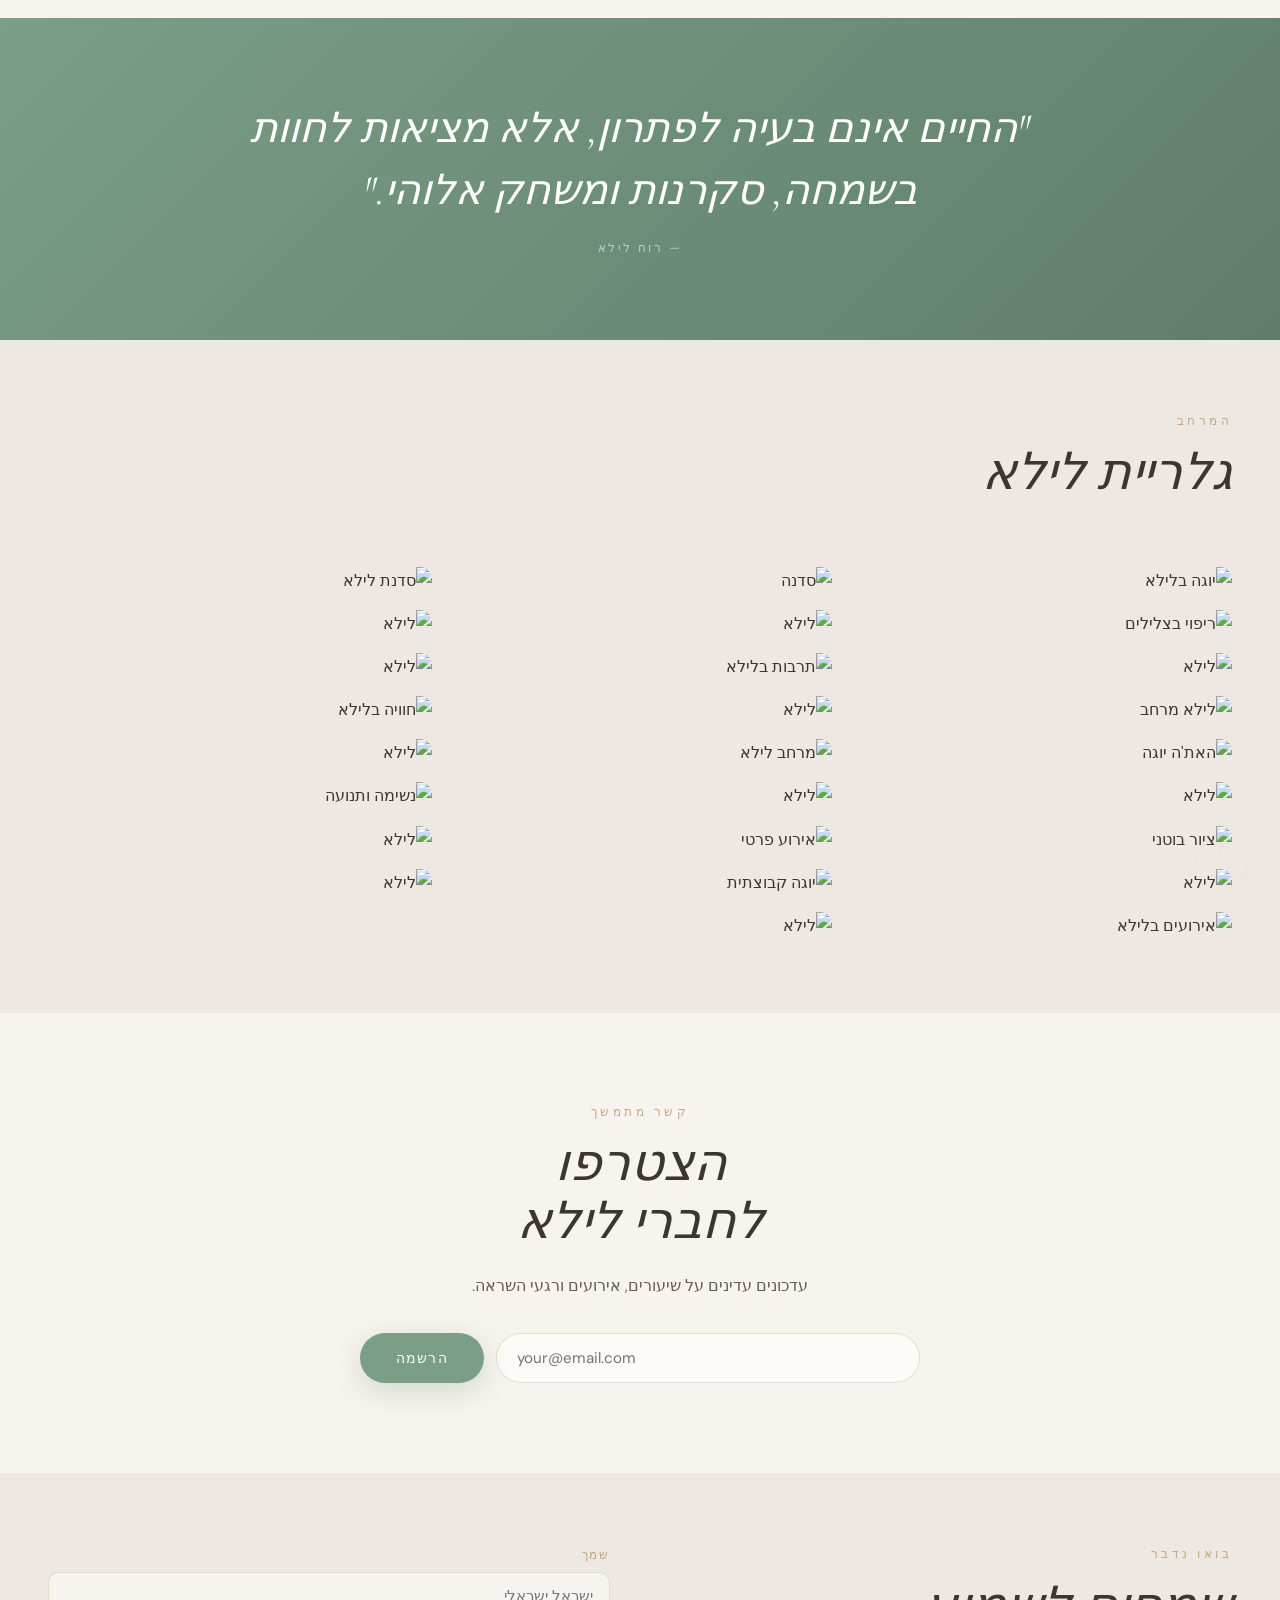
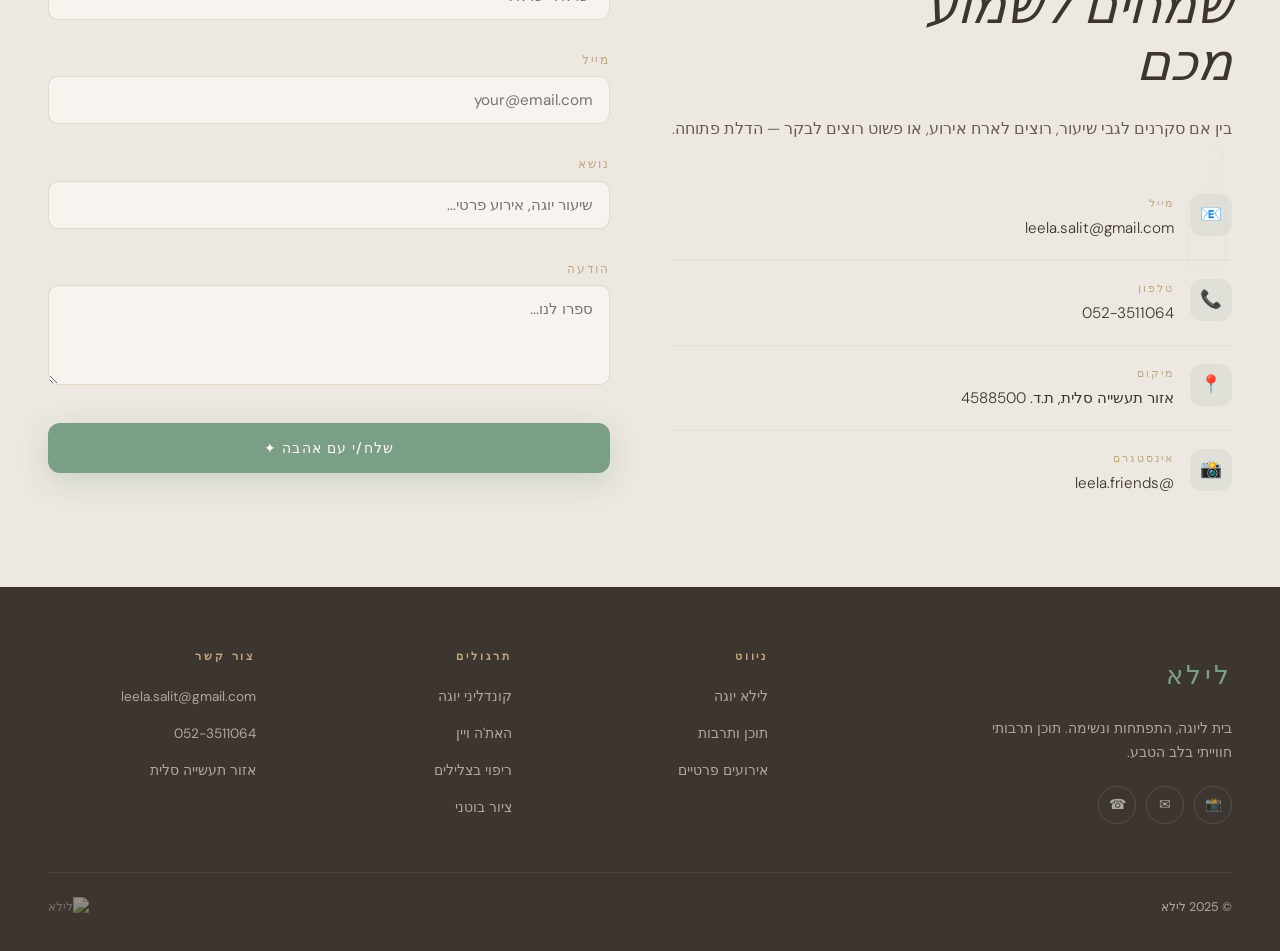
==== commit 4dbd33f9: "Remove hero script line, fix סלית→סלעית, add 10 new mobile hero designs Co-Authored-By: Claude Sonne" ====
--- a/index.html
+++ b/index.html
@@ -292,12 +292,11 @@
   </div>
   <div class="hero-content">
     <div class="hero-text">
-      <span class="hero-script reveal">מרחב שקט לגוף ולנשמה</span>
       <h1 class="hero-h1 reveal d1">
         בית ליוגה,<br/><em>התפתחות</em><br/>ונשימה
       </h1>
       <p class="hero-sub reveal d2">
-        תרגול יומיומי, ריפוי בצלילים, ותוכן תרבותי —<br/>כולם יחד, בלב אזור סלית.
+        תרגול יומיומי, ריפוי בצלילים, ותוכן תרבותי —<br/>כולם יחד, בלב אזור סלעית.
       </p>
       <div class="hero-cta reveal d3">
         <a href="yoga.html" class="btn-primary">לשיעורי יוגה</a>
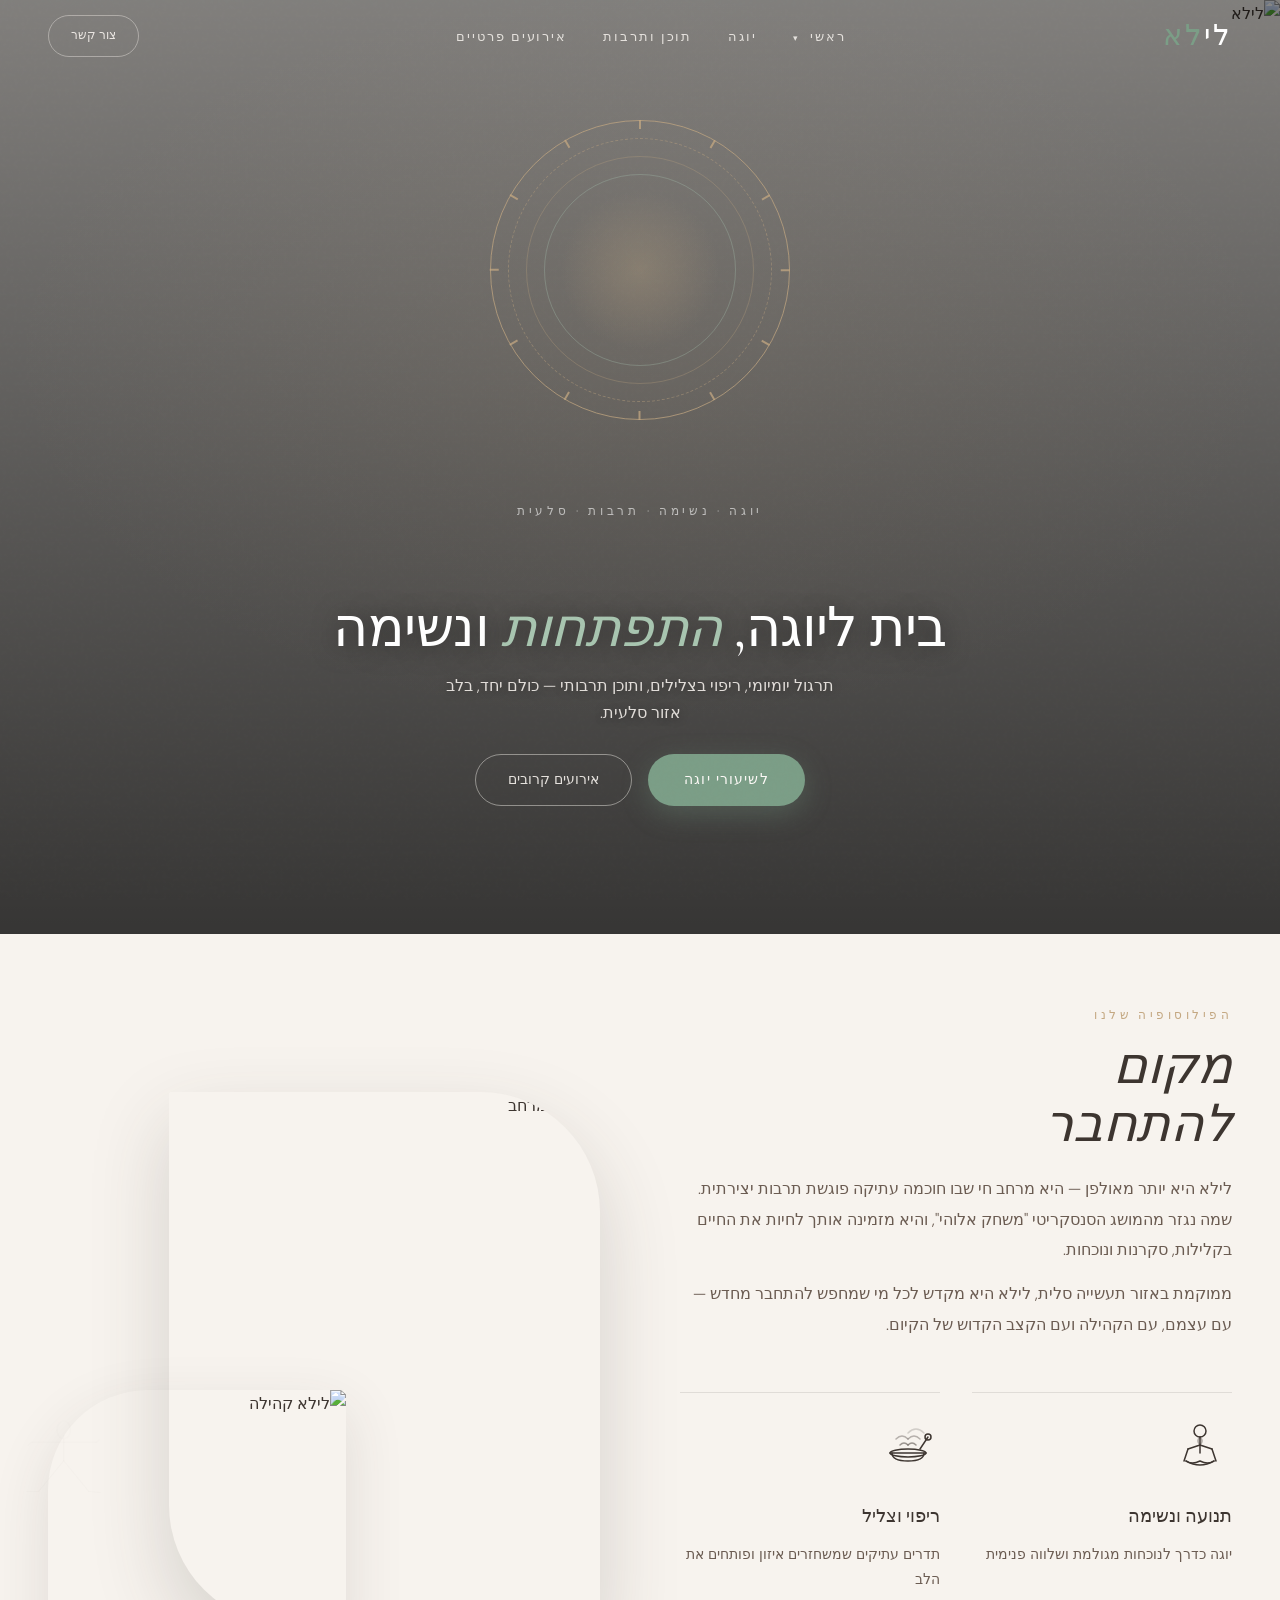
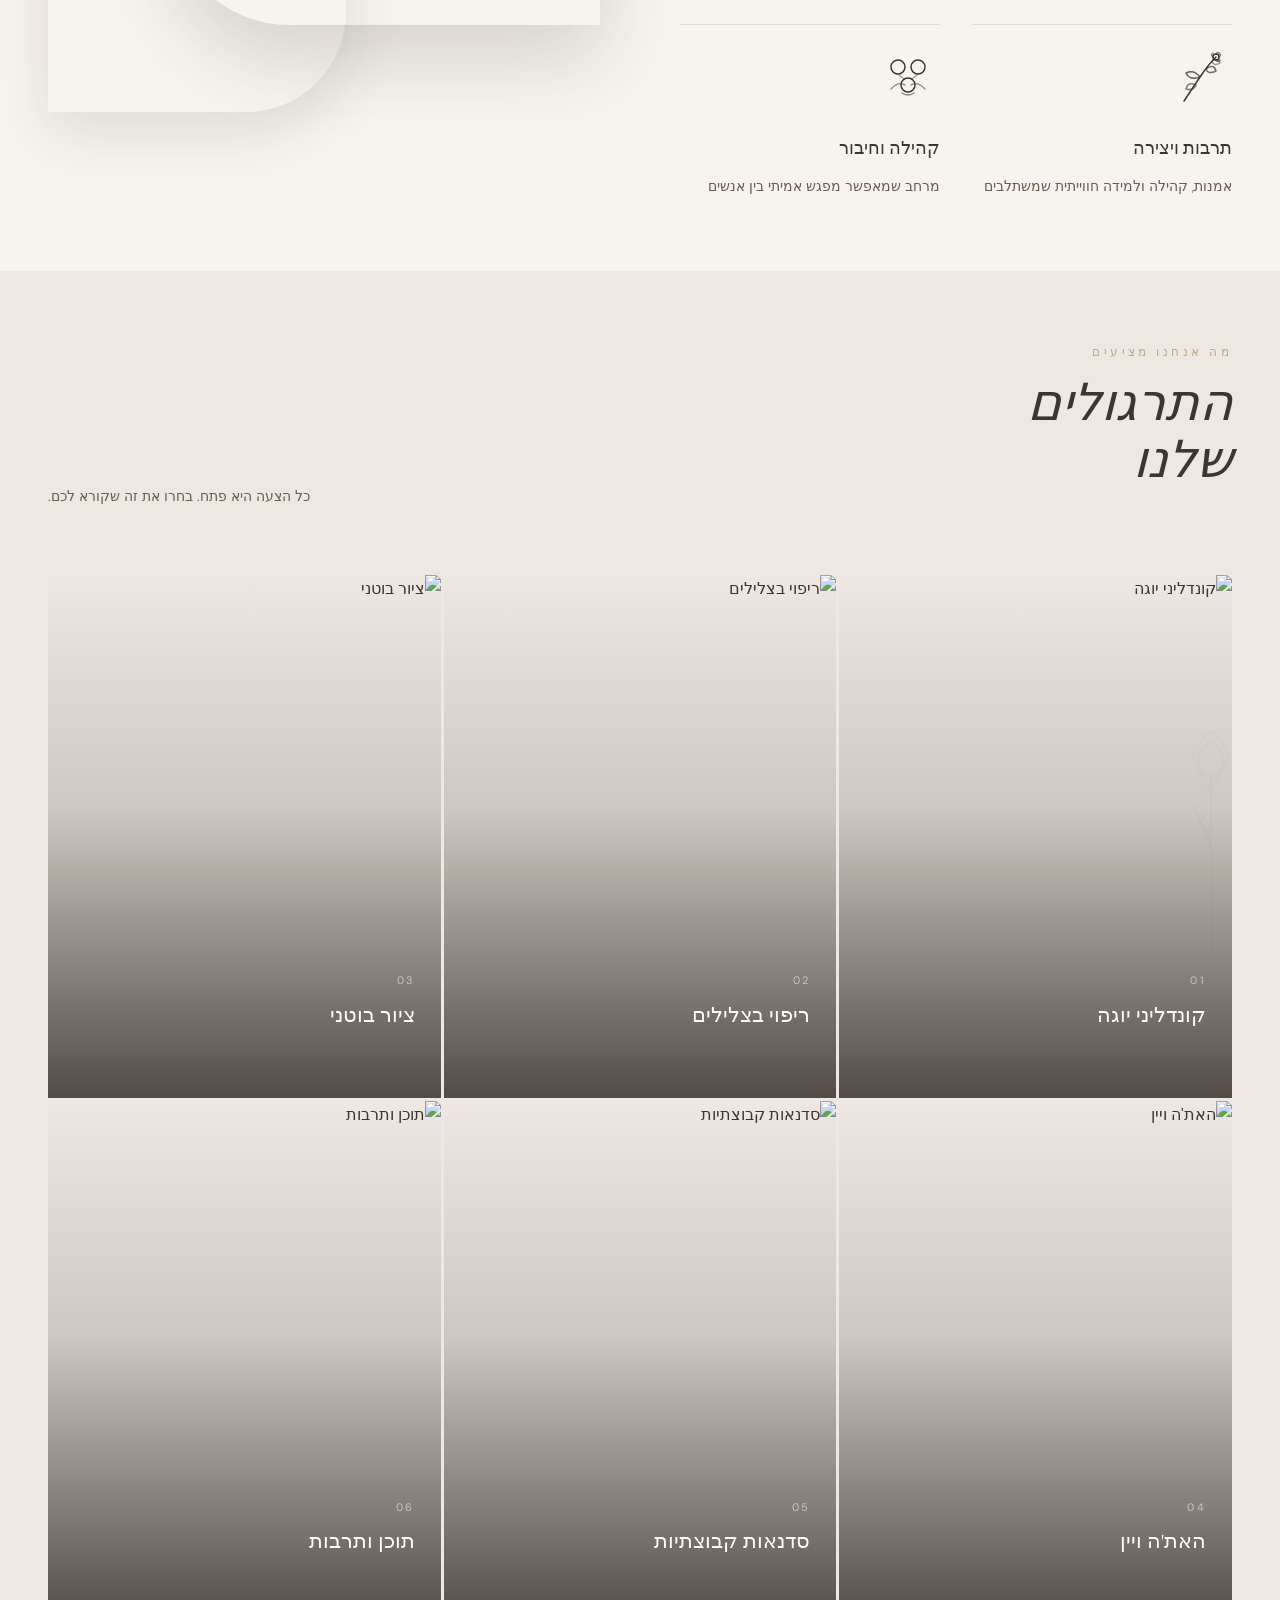
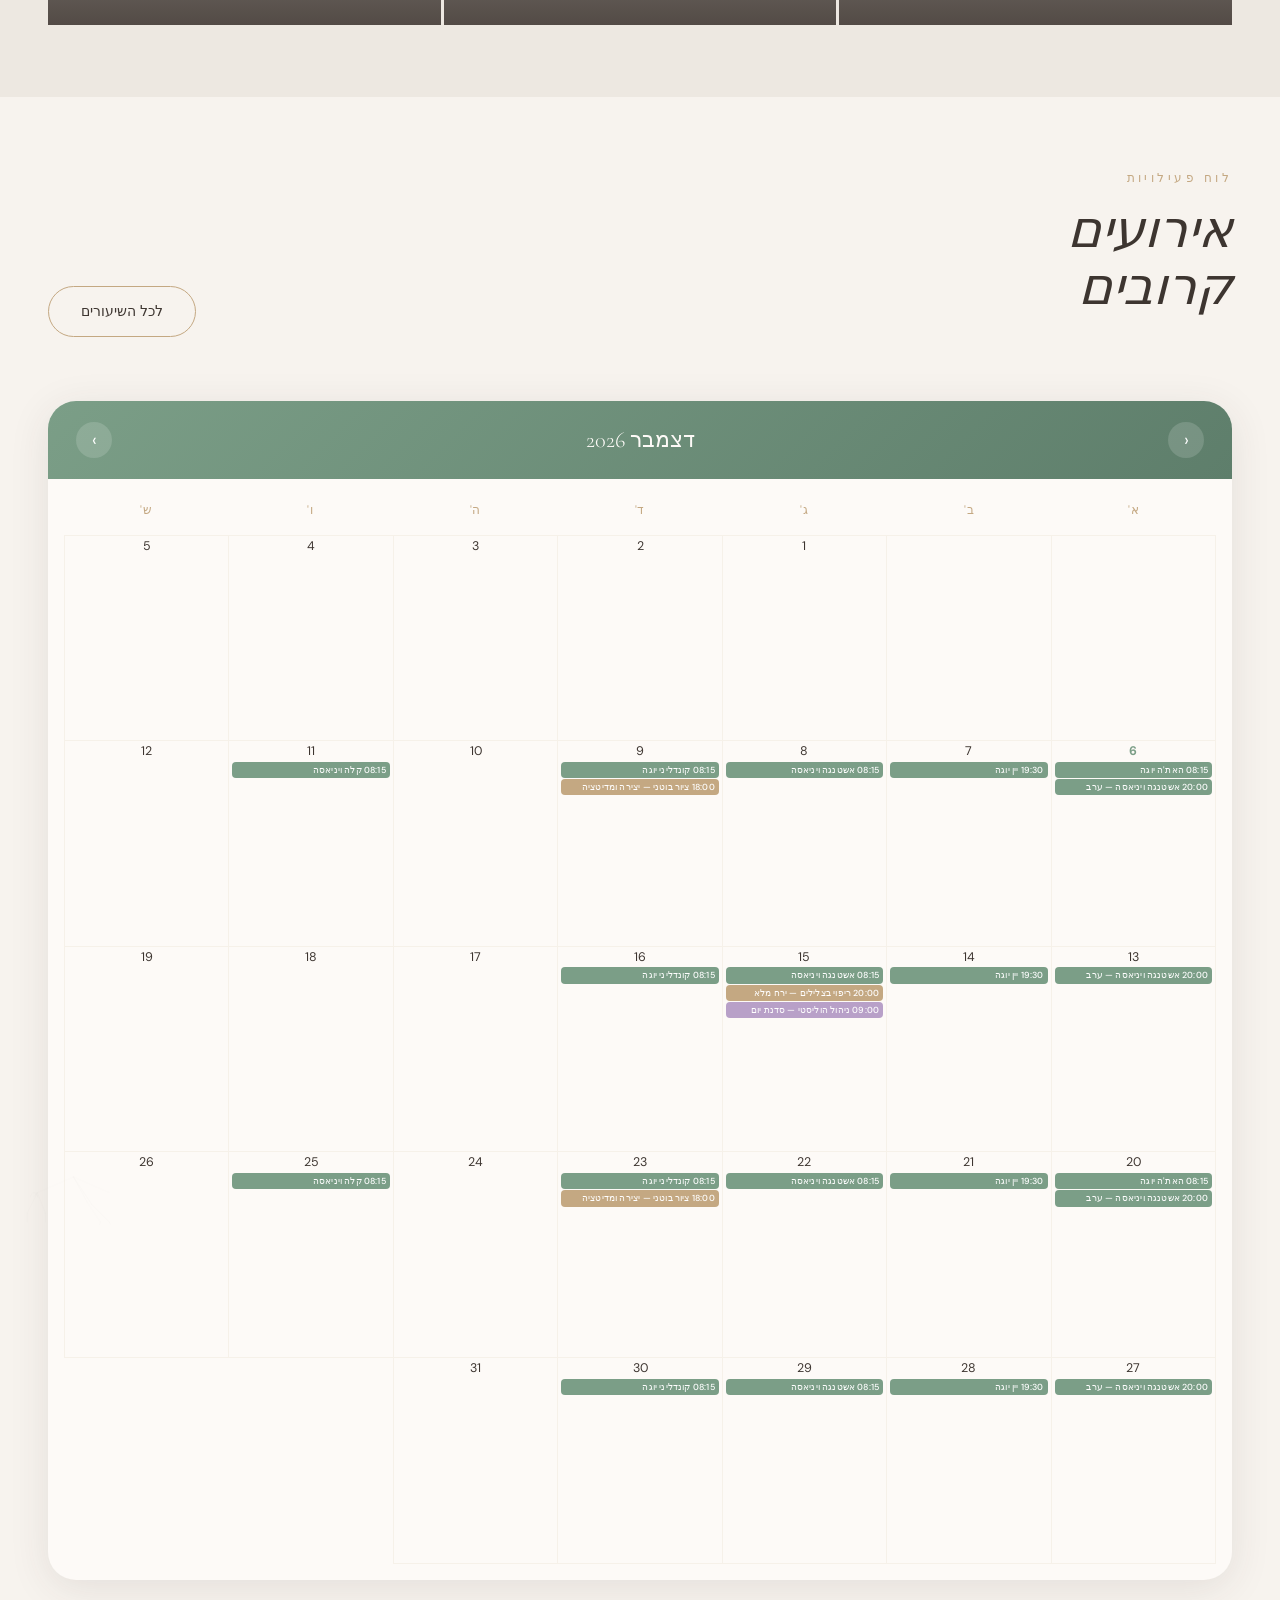
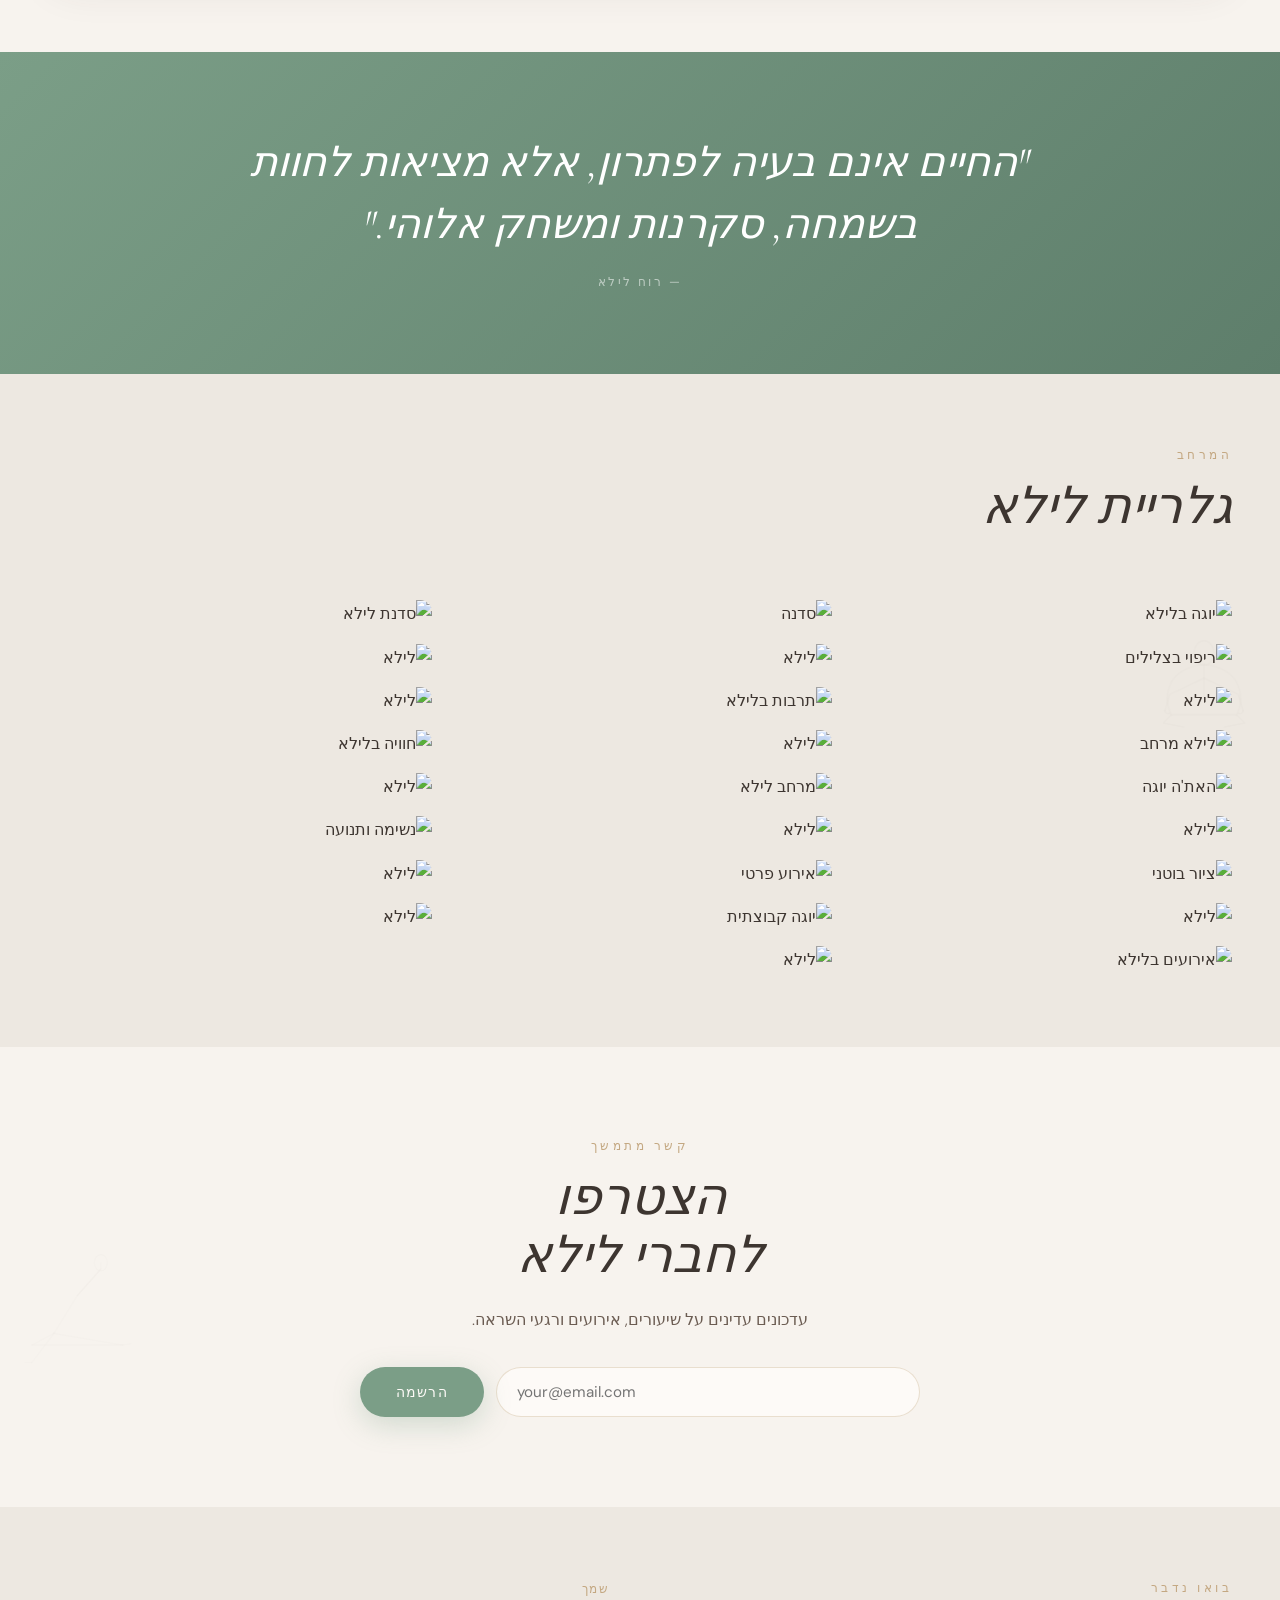
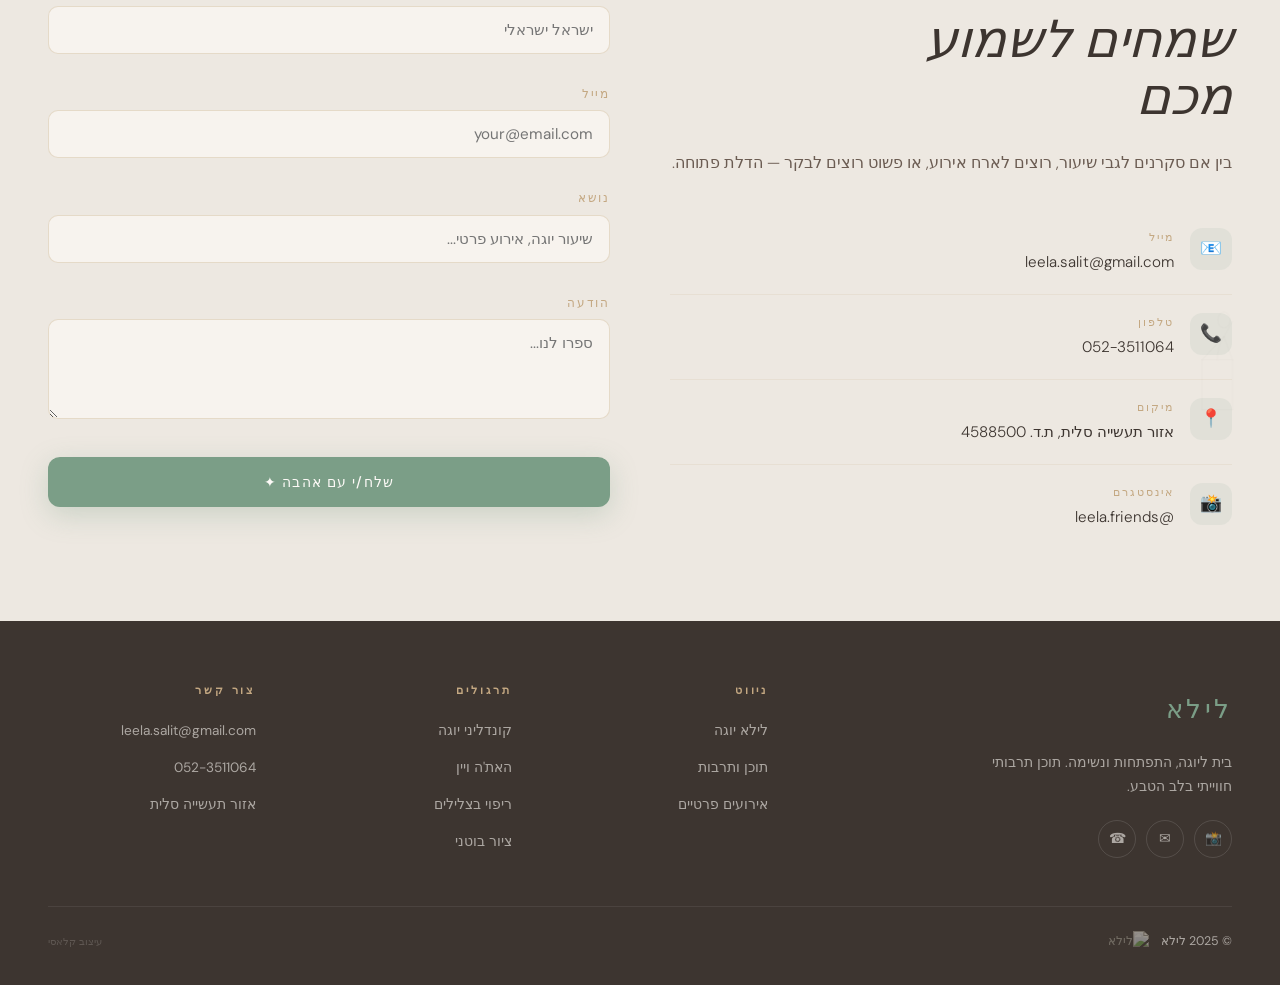
==== commit a6d6d6a7: "Fix desktop hero: stronger mandala rings, bigger logo, darker overlay, tighten spacing Co-Authored-B" ====
--- a/index.html
+++ b/index.html
@@ -11,56 +11,98 @@
 @import url('https://fonts.googleapis.com/css2?family=Playfair+Display:ital,wght@0,400;0,500;0,600;0,700;1,400;1,500&family=DM+Sans:wght@300;400;500;600&family=Great+Vibes&display=swap');
 
 /* ── HERO ─────────────────────────────────── */
+@keyframes hero-spin    { to { transform: rotate(360deg)  } }
+@keyframes hero-spin-rev{ to { transform: rotate(-360deg) } }
+@keyframes hero-pulse   { 0%,100%{opacity:0.4} 50%{opacity:0.85} }
+@keyframes hero-breathe { 0%,100%{opacity:0.6;transform:scale(1)} 50%{opacity:1;transform:scale(1.06)} }
+
 #hero {
   min-height: 100vh;
   display: flex; align-items: center;
   position: relative; overflow: hidden;
-  padding-top: 0;
+  padding-top: 80px;
 }
 .hero-bg-img {
   position: absolute; inset: 0;
   width: 100%; height: 100%; object-fit: cover;
-  object-position: center 35%;
+  object-position: center 30%;
   opacity: 1;
 }
 .hero-overlay {
   position: absolute; inset: 0;
-  background: linear-gradient(
-    to right,
-    rgba(20,16,14,0) 0%,
-    rgba(20,16,14,0.18) 38%,
-    rgba(20,16,14,0.72) 60%,
-    rgba(20,16,14,0.9) 100%
-  );
+  background:
+    radial-gradient(ellipse 50% 40% at 50% 38%, rgba(196,168,130,0.08) 0%, transparent 100%),
+    linear-gradient(to bottom, rgba(0,0,0,0.48) 0%, rgba(0,0,0,0.78) 100%);
 }
 .hero-content {
   position: relative; z-index: 2;
-  max-width: 1200px; margin: 0 auto;
-  padding: 0 60px;
-  display: flex; align-items: center; width: 100%;
-}
-.hero-text { padding: 120px 0 100px; max-width: 640px; }
+  width: 100%; max-width: 860px; margin: 0 auto;
+  padding: 40px 60px 56px;
+  display: flex; flex-direction: column; align-items: center;
+  text-align: center;
+}
+
+/* ── Mandala (desktop only) ── */
+.hero-mandala-wrap {
+  position: relative; width: 300px; height: 300px;
+  display: flex; align-items: center; justify-content: center;
+  flex-shrink: 0; margin-bottom: 22px;
+}
+.hmr { position: absolute; border-radius: 50%; }
+.hmr1 { inset:  0;    border: 1.5px solid rgba(196,168,130,0.72); animation: hero-spin     28s linear infinite; }
+.hmr2 { inset: 18px;  border: 1px   dashed rgba(196,168,130,0.42); animation: hero-spin-rev 18s linear infinite; }
+.hmr3 { inset: 36px;  border: 1px   solid  rgba(196,168,130,0.28); animation: hero-spin     44s linear infinite; }
+.hmr4 { inset: 54px;  border: 1px   solid  rgba(168,197,176,0.32); animation: hero-spin-rev 60s linear infinite; }
+.hmr-glow {
+  position: absolute; border-radius: 50%;
+  width: 160px; height: 160px;
+  background: radial-gradient(circle, rgba(196,168,130,0.28) 0%, transparent 70%);
+  animation: hero-breathe 5s ease-in-out infinite;
+}
+.hmr-ticks { position: absolute; inset: 0; animation: hero-spin 28s linear infinite; }
+.hmr-tick  {
+  position: absolute; top: 50%; left: 50%;
+  width: 1.5px; height: 9px;
+  background: rgba(196,168,130,0.75);
+  transform-origin: 50% 150px;
+  margin-top: -150px; margin-left: -0.75px;
+}
+.hmr-logo {
+  position: absolute; top: 50%; left: 50%;
+  transform: translate(-50%, -50%);
+  height: 92px; width: auto;
+  filter: brightness(0) invert(1) sepia(1) saturate(3) hue-rotate(2deg) brightness(1.15);
+}
+.hero-tagline {
+  font-size: 0.72rem; letter-spacing: 0.32em;
+  color: rgba(255,255,255,0.6); font-weight: 300;
+  font-family: 'DM Sans', sans-serif;
+  margin-bottom: 18px;
+}
+.hero-text { max-width: 640px; }
 .hero-script {
   font-family: 'Great Vibes', cursive;
   font-size: 1.6rem; color: rgba(196,168,130,0.9);
-  margin-bottom: 18px; display: block;
+  margin-bottom: 14px; display: block;
 }
 .hero-h1 {
   font-family: 'Cormorant Garamond', serif;
-  font-size: clamp(3rem, 6vw, 5.2rem);
-  font-weight: 500; color: #F7F3EE;
-  line-height: 1.08; margin-bottom: 24px;
+  font-size: clamp(2.6rem, 4.2vw, 4rem);
+  font-weight: 500; color: #fff;
+  line-height: 1.08; margin-bottom: 14px;
   letter-spacing: -0.01em;
-}
-.hero-h1 em { font-style: italic; color: rgba(168,197,176,0.95); }
+  text-shadow: 0 2px 24px rgba(0,0,0,0.5);
+}
+.hero-h1 em { font-style: italic; color: rgba(168,197,176,1); }
 .hero-sub {
   font-family: 'DM Sans', sans-serif;
-  font-size: 1.1rem; font-weight: 300;
-  color: rgba(247,243,238,0.72);
-  line-height: 1.7; margin-bottom: 44px;
+  font-size: 1rem; font-weight: 300;
+  color: rgba(247,243,238,0.88);
+  line-height: 1.7; margin: 0 auto 28px;
   max-width: 420px;
-}
-.hero-cta { display: flex; gap: 16px; flex-wrap: wrap; }
+  text-shadow: 0 1px 10px rgba(0,0,0,0.35);
+}
+.hero-cta { display: flex; gap: 16px; flex-wrap: wrap; justify-content: center; }
 .hero-mobile-logo { display: none; }
 
 /* ── SERVICES PHOTO GRID ─────────────────── */
@@ -170,19 +212,13 @@
 @media(max-width:640px){
   #hero { min-height:100svh; display:flex; align-items:flex-end; }
   .hero-bg-img { object-position:40% 35%; }
-  .hero-overlay {
-    background: linear-gradient(
-      to top,
-      rgba(20,16,14,0.92) 0%,
-      rgba(20,16,14,0.7) 45%,
-      rgba(20,16,14,0.2) 100%
-    );
-  }
-  .hero-content { padding:0 20px 52px; display:block; width:100%; }
+  .hero-content { padding:0 20px 52px; display:block; width:100%; text-align:right; }
   .hero-text { padding:80px 0 0; max-width:100%; }
-  .hero-h1 { font-size:clamp(2.2rem,9vw,3rem); }
-  .hero-sub { font-size:0.95rem; max-width:100%; margin-bottom:32px; }
-  .hero-cta { flex-direction:column; gap:12px; }
+  .hero-tagline { display:none; }
+  .hero-mandala-wrap { display:none; }
+  .hero-h1 { font-size:clamp(2.4rem,10vw,3.2rem); text-shadow:0 1px 12px rgba(247,243,238,0.25); }
+  .hero-sub { font-size:1rem; max-width:100%; margin-bottom:32px; }
+  .hero-cta { flex-direction:column; gap:12px; justify-content:flex-start; }
   .hero-cta a, .hero-cta button { width:100%; justify-content:center; text-align:center; }
 
   /* Design #2: cream-from-bottom overlay, dark text, logo at top */
@@ -190,15 +226,14 @@
     background: linear-gradient(
       to top,
       rgba(247,243,238,1) 0%,
-      rgba(247,243,238,0.82) 30%,
-      rgba(247,243,238,0.18) 62%,
-      transparent 100%
+      rgba(247,243,238,0.95) 22%,
+      rgba(247,243,238,0.5) 48%,
+      transparent 72%
     ) !important;
   }
-  .hero-h1 { color: var(--brown) !important; }
+  .hero-h1 { color: var(--brown) !important; font-weight:500 !important; }
   .hero-h1 em { color: var(--sage) !important; }
-  .hero-script { color: rgba(123,158,135,0.85) !important; }
-  .hero-sub { color: rgba(61,53,48,0.72) !important; }
+  .hero-sub { color: rgba(61,53,48,0.82) !important; font-size:1rem !important; }
   .hero-cta a[href="yoga.html"] {
     background: var(--brown) !important; border-color: var(--brown) !important; color: var(--cream) !important;
   }
@@ -291,14 +326,38 @@
     <span style="display:none;font-family:'Cormorant Garamond',serif;font-size:2rem;font-weight:300;color:white;letter-spacing:0.15em">לי<span style="color:rgba(168,197,176,0.9)">לא</span></span>
   </div>
   <div class="hero-content">
+    <!-- desktop mandala (hidden on mobile) -->
+    <div class="hero-mandala-wrap reveal">
+      <div class="hmr hmr1"></div>
+      <div class="hmr hmr2"></div>
+      <div class="hmr hmr3"></div>
+      <div class="hmr hmr4"></div>
+      <div class="hmr-glow"></div>
+      <div class="hmr-ticks">
+        <div class="hmr-tick" style="transform:rotate(0deg)"></div>
+        <div class="hmr-tick" style="transform:rotate(30deg)"></div>
+        <div class="hmr-tick" style="transform:rotate(60deg)"></div>
+        <div class="hmr-tick" style="transform:rotate(90deg)"></div>
+        <div class="hmr-tick" style="transform:rotate(120deg)"></div>
+        <div class="hmr-tick" style="transform:rotate(150deg)"></div>
+        <div class="hmr-tick" style="transform:rotate(180deg)"></div>
+        <div class="hmr-tick" style="transform:rotate(210deg)"></div>
+        <div class="hmr-tick" style="transform:rotate(240deg)"></div>
+        <div class="hmr-tick" style="transform:rotate(270deg)"></div>
+        <div class="hmr-tick" style="transform:rotate(300deg)"></div>
+        <div class="hmr-tick" style="transform:rotate(330deg)"></div>
+      </div>
+      <img class="hmr-logo" src="https://static.wixstatic.com/media/38a166_6eafcf5cf78c47f3ace4bc9e6ed5fdd2~mv2.png" alt="לילא" onerror="this.style.display='none'"/>
+    </div>
+    <p class="hero-tagline reveal d1">יוגה · נשימה · תרבות · סלעית</p>
     <div class="hero-text">
-      <h1 class="hero-h1 reveal d1">
-        בית ליוגה,<br/><em>התפתחות</em><br/>ונשימה
+      <h1 class="hero-h1 reveal d2">
+        בית ליוגה, <em>התפתחות</em> ונשימה
       </h1>
-      <p class="hero-sub reveal d2">
-        תרגול יומיומי, ריפוי בצלילים, ותוכן תרבותי —<br/>כולם יחד, בלב אזור סלעית.
+      <p class="hero-sub reveal d3">
+        תרגול יומיומי, ריפוי בצלילים, ותוכן תרבותי — כולם יחד, בלב אזור סלעית.
       </p>
-      <div class="hero-cta reveal d3">
+      <div class="hero-cta reveal d4">
         <a href="yoga.html" class="btn-primary">לשיעורי יוגה</a>
         <a href="#events-section" class="btn-outline" style="border-color:rgba(247,243,238,0.45);color:rgba(247,243,238,0.9)">אירועים קרובים</a>
       </div>
@@ -595,7 +654,7 @@
     <div class="footer-col"><h4>תרגולים</h4><ul><li><a href="yoga.html">קונדליני יוגה</a></li><li><a href="yoga.html">האת'ה ויין</a></li><li><a href="culture.html">ריפוי בצלילים</a></li><li><a href="culture.html">ציור בוטני</a></li></ul></div>
     <div class="footer-col"><h4>צור קשר</h4><ul><li><a href="mailto:leela.salit@gmail.com">leela.salit@gmail.com</a></li><li><a href="tel:+972523511064">052-3511064</a></li><li><a>אזור תעשייה סלית</a></li></ul></div>
   </div>
-  <div class="footer-bottom"><span>© 2025 לילא</span><img src="https://static.wixstatic.com/media/38a166_6eafcf5cf78c47f3ace4bc9e6ed5fdd2~mv2.png" alt="לילא" style="height:22px;width:auto;opacity:0.45;filter:sepia(0.3)"/></div>
+  <div class="footer-bottom"><span>© 2025 לילא</span><img src="https://static.wixstatic.com/media/38a166_6eafcf5cf78c47f3ace4bc9e6ed5fdd2~mv2.png" alt="לילא" style="height:22px;width:auto;opacity:0.45;filter:sepia(0.3)"/><a href="index-classic.html" style="font-size:0.65rem;opacity:0.3;color:inherit;text-decoration:none;margin-right:auto">עיצוב קלאסי</a></div>
 </footer>
 
 <script src="js/events-data.js"></script>
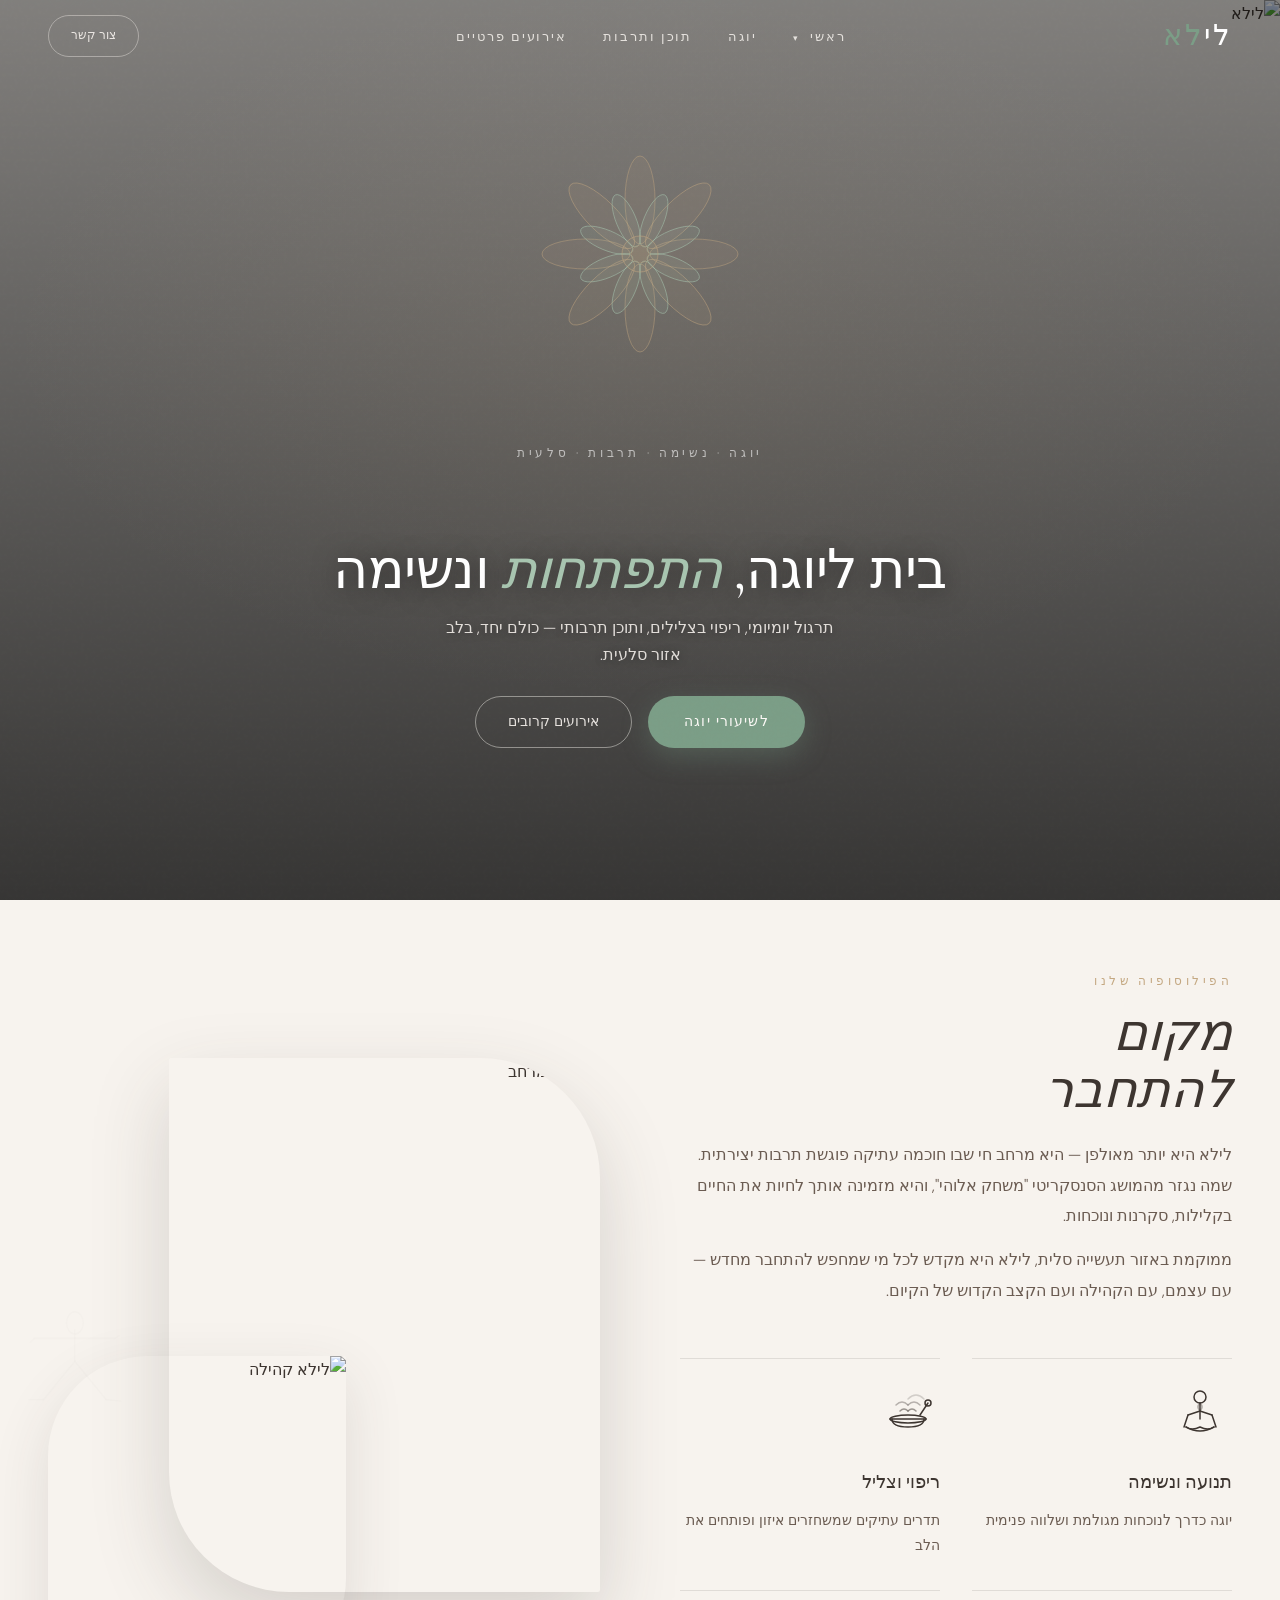
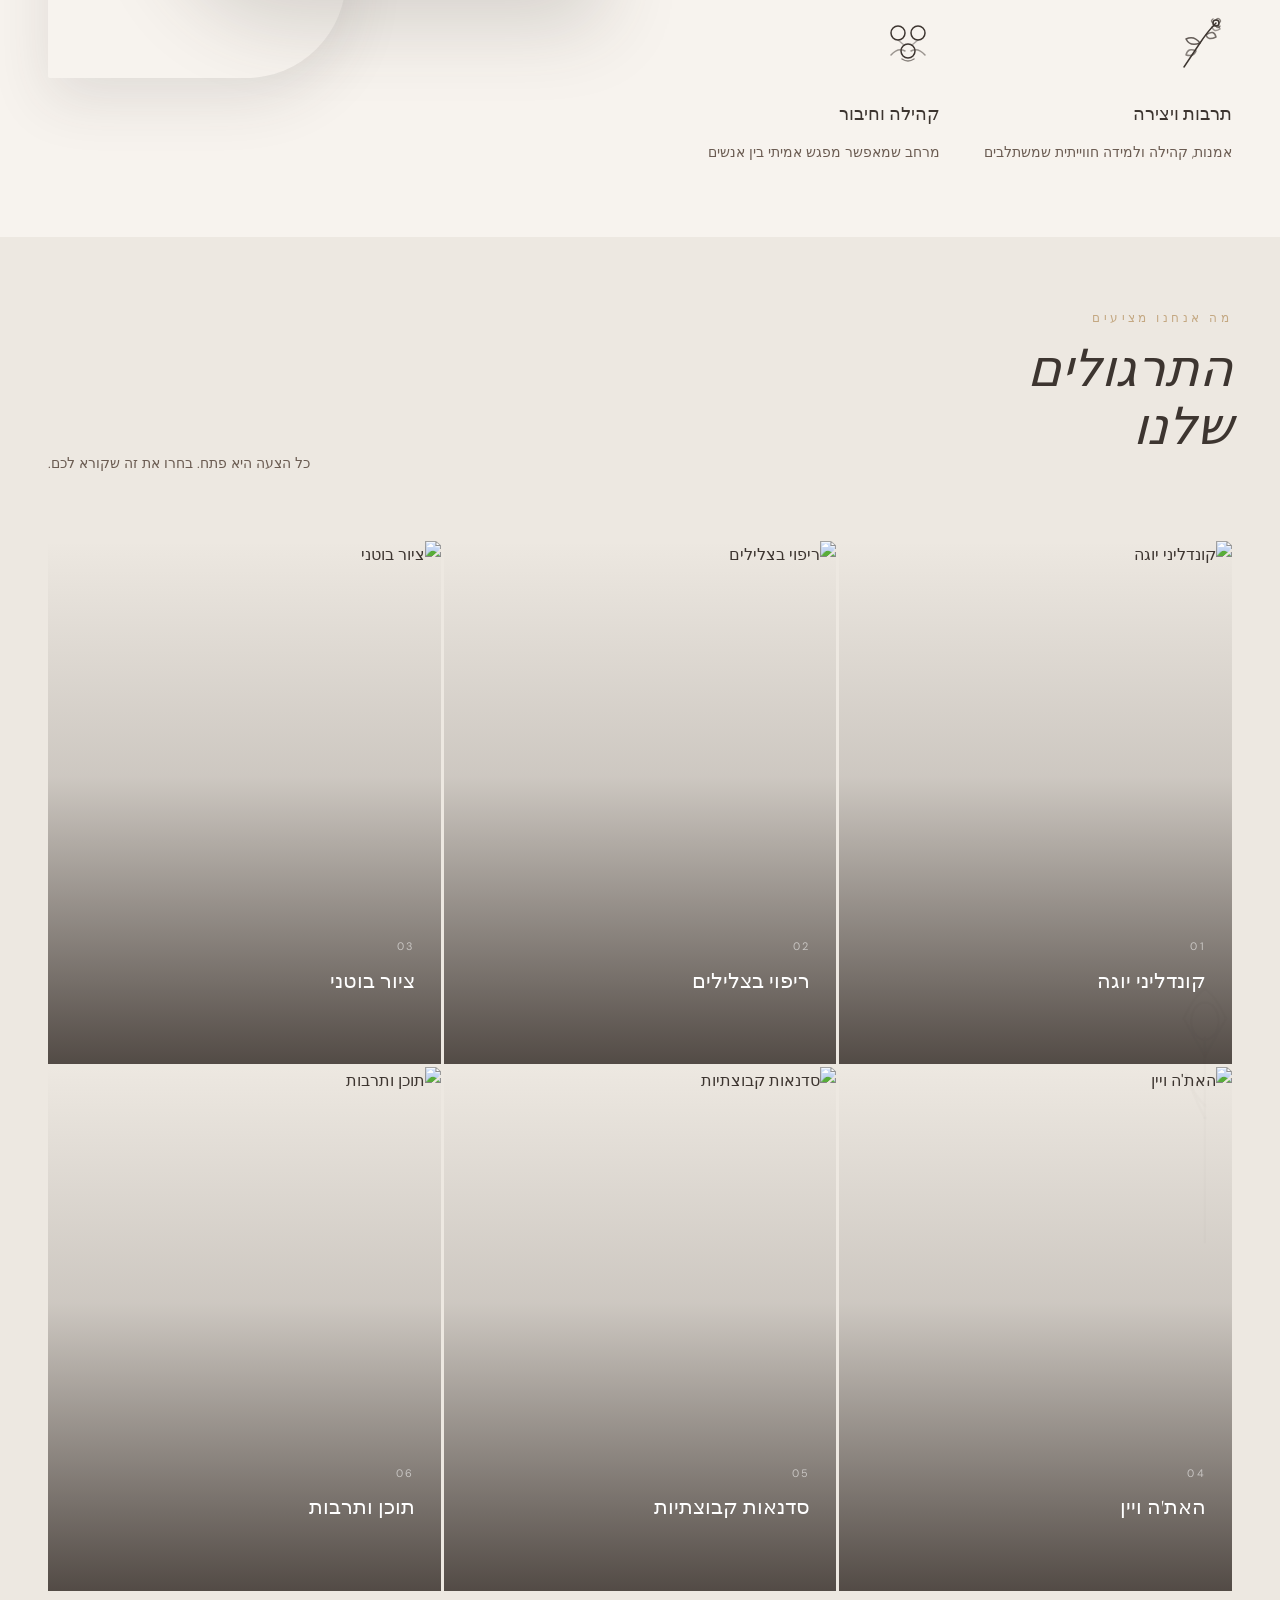
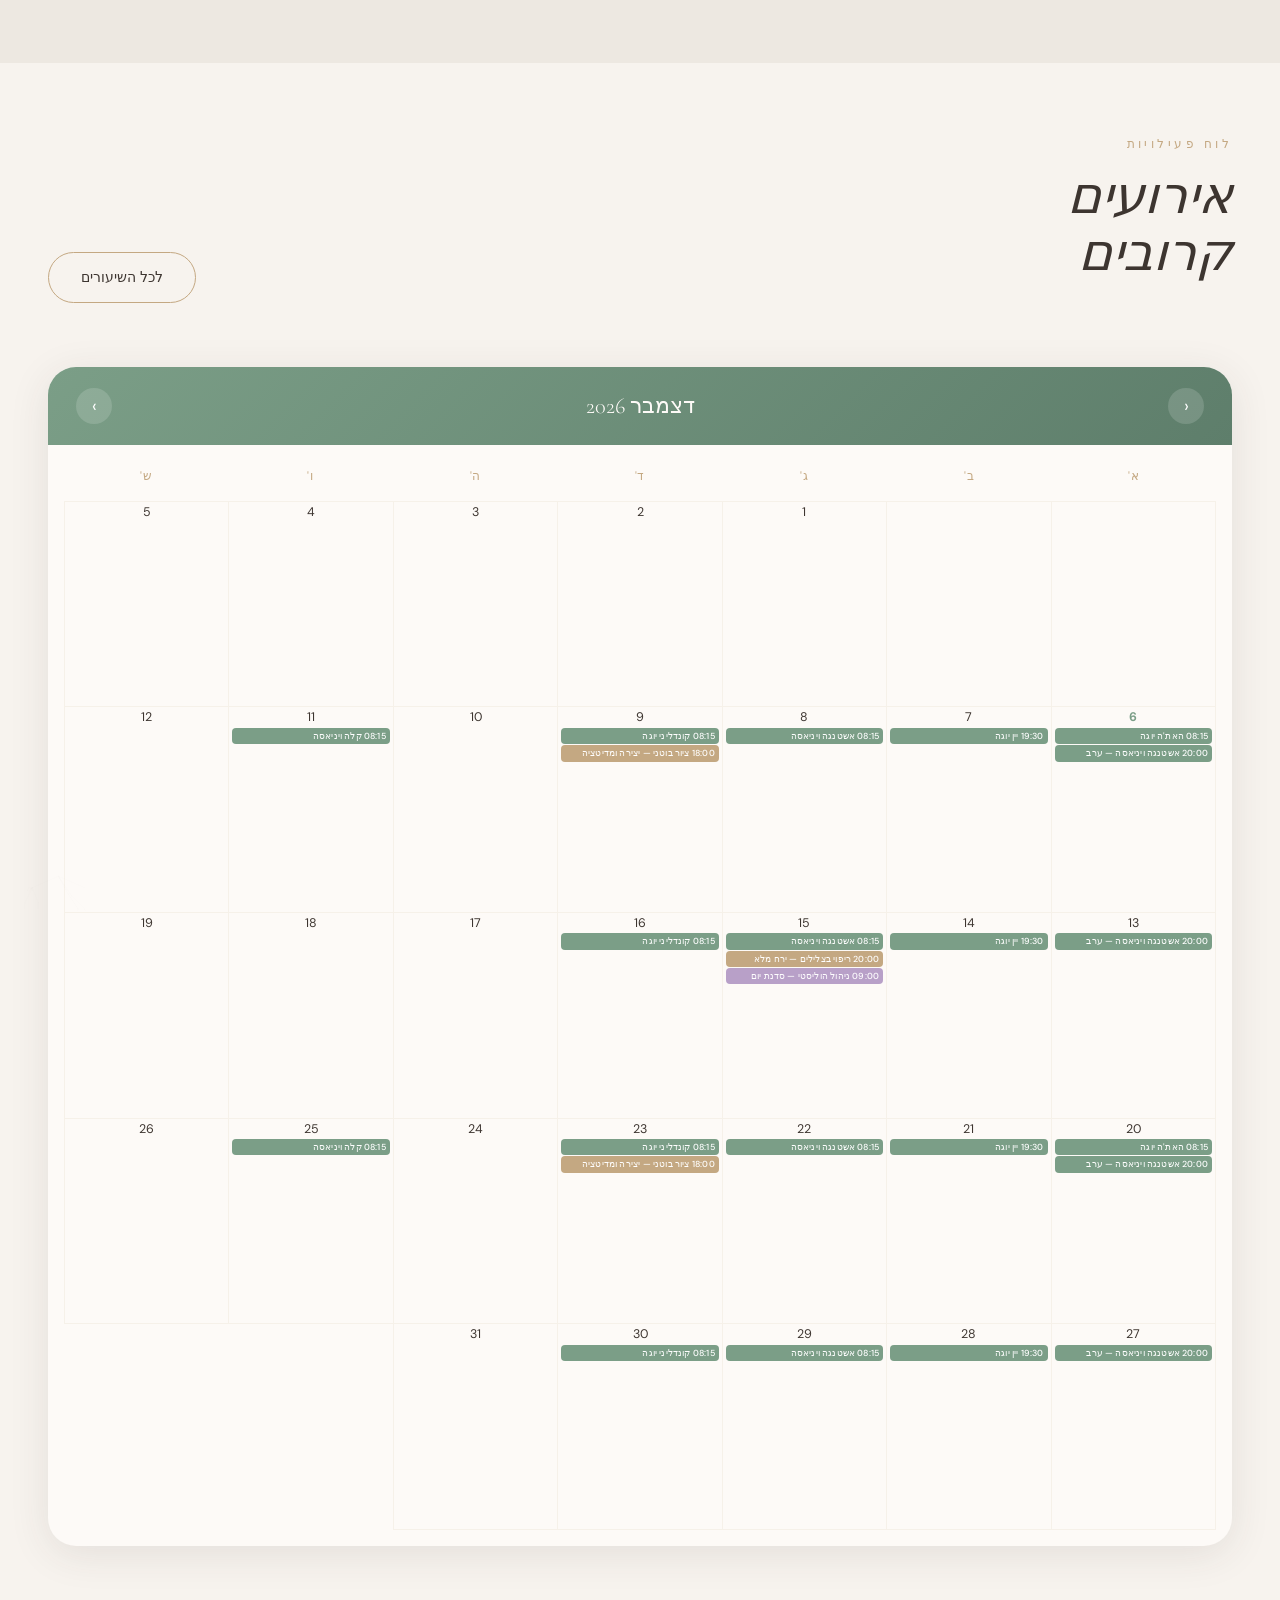
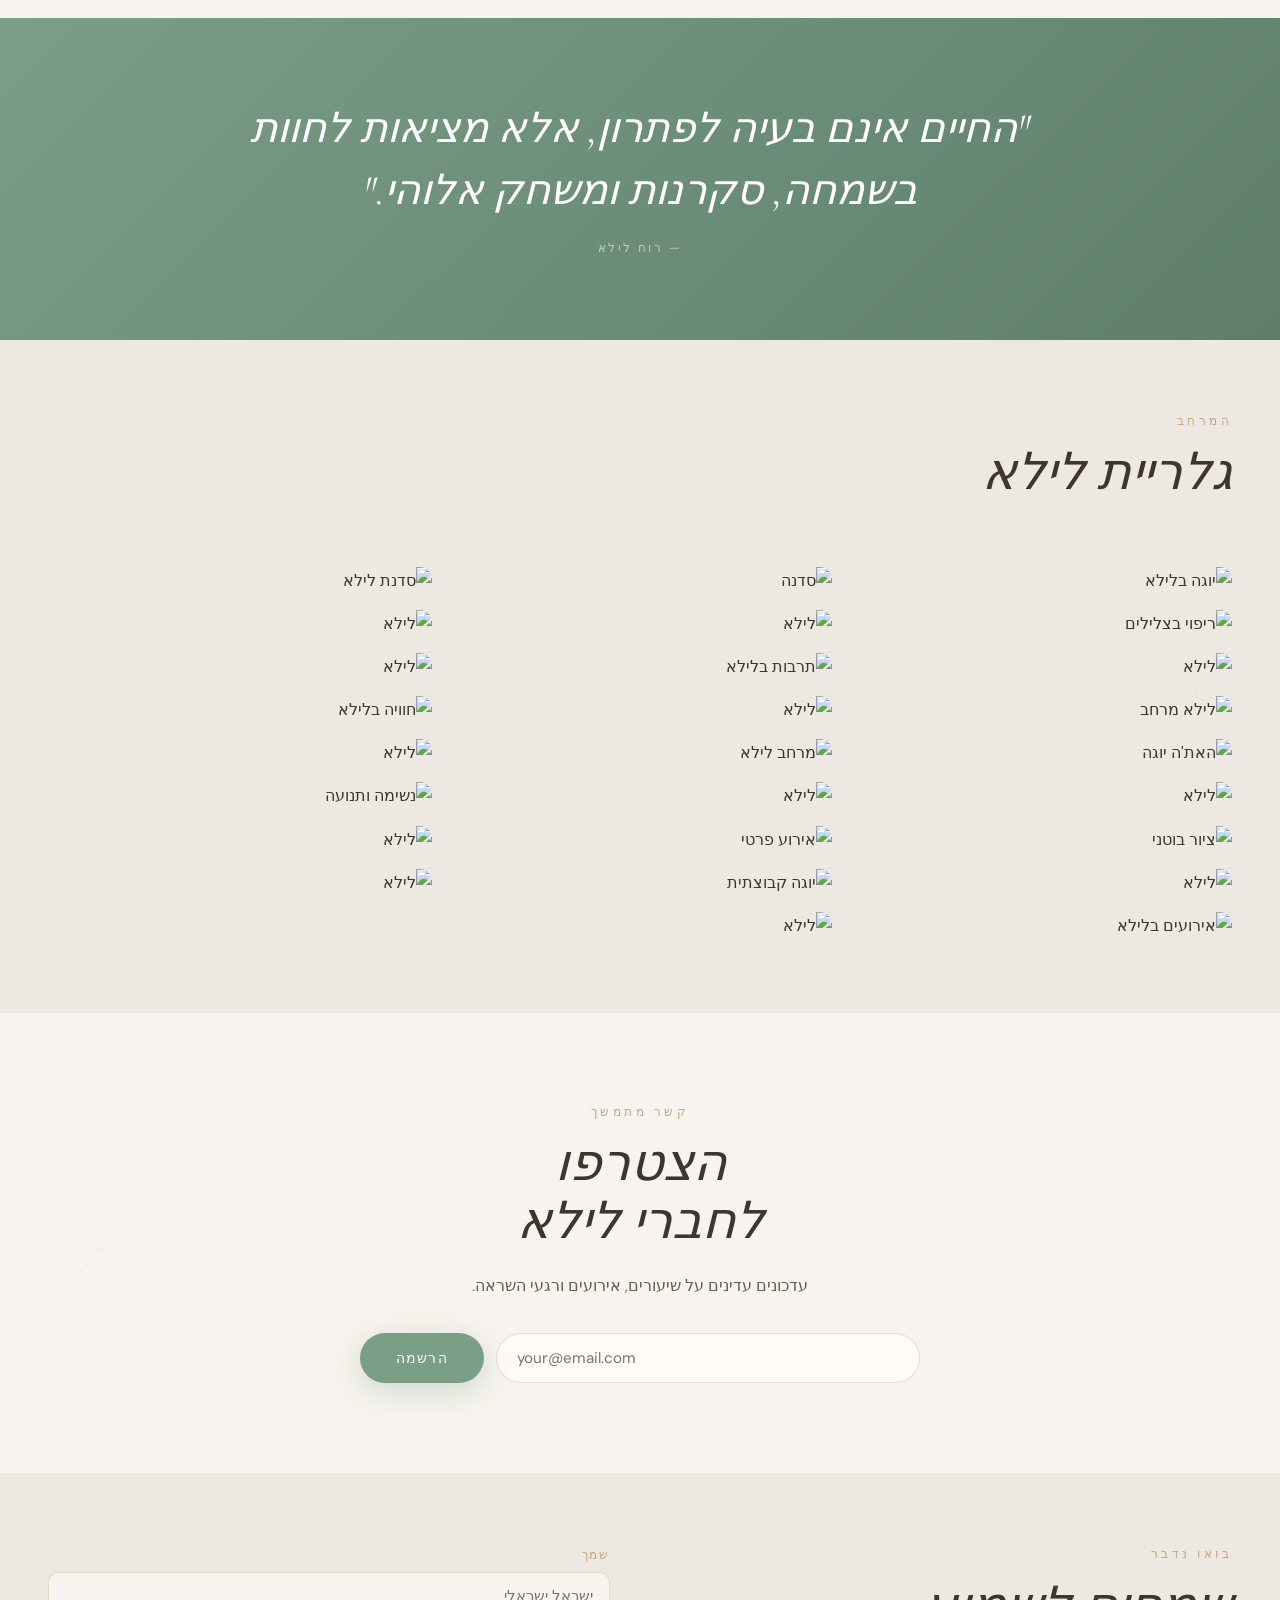
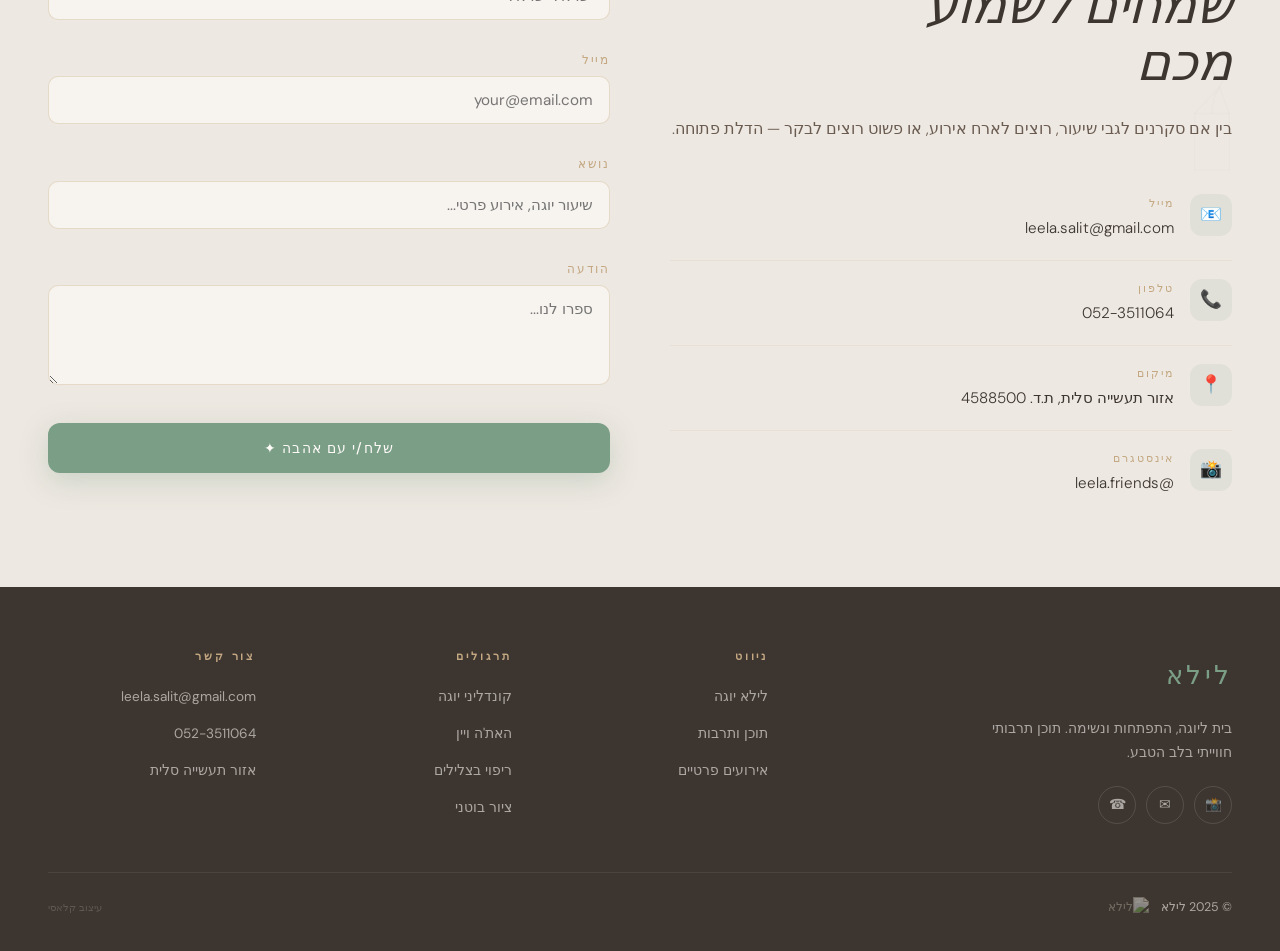
==== commit 8d32effa: "Replace spinning rings with blooming lotus SVG below logo Co-Authored-By: Claude Sonnet 4.6 <noreply" ====
--- a/index.html
+++ b/index.html
@@ -42,36 +42,44 @@
   text-align: center;
 }
 
-/* ── Mandala (desktop only) ── */
-.hero-mandala-wrap {
-  position: relative; width: 300px; height: 300px;
-  display: flex; align-items: center; justify-content: center;
-  flex-shrink: 0; margin-bottom: 22px;
-}
-.hmr { position: absolute; border-radius: 50%; }
-.hmr1 { inset:  0;    border: 1.5px solid rgba(196,168,130,0.72); animation: hero-spin     28s linear infinite; }
-.hmr2 { inset: 18px;  border: 1px   dashed rgba(196,168,130,0.42); animation: hero-spin-rev 18s linear infinite; }
-.hmr3 { inset: 36px;  border: 1px   solid  rgba(196,168,130,0.28); animation: hero-spin     44s linear infinite; }
-.hmr4 { inset: 54px;  border: 1px   solid  rgba(168,197,176,0.32); animation: hero-spin-rev 60s linear infinite; }
-.hmr-glow {
-  position: absolute; border-radius: 50%;
-  width: 160px; height: 160px;
-  background: radial-gradient(circle, rgba(196,168,130,0.28) 0%, transparent 70%);
-  animation: hero-breathe 5s ease-in-out infinite;
-}
-.hmr-ticks { position: absolute; inset: 0; animation: hero-spin 28s linear infinite; }
-.hmr-tick  {
-  position: absolute; top: 50%; left: 50%;
-  width: 1.5px; height: 9px;
-  background: rgba(196,168,130,0.75);
-  transform-origin: 50% 150px;
-  margin-top: -150px; margin-left: -0.75px;
+/* ── Logo + Lotus (desktop only) ── */
+.hero-logo-lotus {
+  display: flex; flex-direction: column; align-items: center;
+  gap: 14px; margin-bottom: 20px; flex-shrink: 0;
 }
 .hmr-logo {
-  position: absolute; top: 50%; left: 50%;
-  transform: translate(-50%, -50%);
-  height: 92px; width: auto;
+  height: 96px; width: auto;
   filter: brightness(0) invert(1) sepia(1) saturate(3) hue-rotate(2deg) brightness(1.15);
+}
+.hero-lotus {
+  width: 220px; height: 220px; overflow: visible;
+}
+/* petal layer animations */
+.lotus-outer {
+  transform-box: fill-box; transform-origin: 50% 50%;
+  animation: lotus-petal-open 2s cubic-bezier(0.34,1.4,0.64,1) forwards,
+             lotus-breathe 6s ease-in-out infinite 2.2s;
+  opacity: 0;
+}
+.lotus-inner {
+  transform-box: fill-box; transform-origin: 50% 50%;
+  animation: lotus-petal-open 1.8s cubic-bezier(0.34,1.4,0.64,1) 0.28s forwards,
+             lotus-breathe 6s ease-in-out infinite 2.4s;
+  opacity: 0;
+}
+.lotus-center-g {
+  transform-box: fill-box; transform-origin: 50% 50%;
+  animation: lotus-petal-open 1.4s cubic-bezier(0.34,1.6,0.64,1) 0.52s forwards;
+  opacity: 0;
+}
+@keyframes lotus-petal-open {
+  0%   { transform: scale(0); opacity: 0; }
+  65%  { transform: scale(1.07); opacity: 1; }
+  100% { transform: scale(1); opacity: 1; }
+}
+@keyframes lotus-breathe {
+  0%,100% { transform: scale(1); }
+  50%     { transform: scale(1.03); }
 }
 .hero-tagline {
   font-size: 0.72rem; letter-spacing: 0.32em;
@@ -215,7 +223,7 @@
   .hero-content { padding:0 20px 52px; display:block; width:100%; text-align:right; }
   .hero-text { padding:80px 0 0; max-width:100%; }
   .hero-tagline { display:none; }
-  .hero-mandala-wrap { display:none; }
+  .hero-logo-lotus { display:none; }
   .hero-h1 { font-size:clamp(2.4rem,10vw,3.2rem); text-shadow:0 1px 12px rgba(247,243,238,0.25); }
   .hero-sub { font-size:1rem; max-width:100%; margin-bottom:32px; }
   .hero-cta { flex-direction:column; gap:12px; justify-content:flex-start; }
@@ -326,28 +334,38 @@
     <span style="display:none;font-family:'Cormorant Garamond',serif;font-size:2rem;font-weight:300;color:white;letter-spacing:0.15em">לי<span style="color:rgba(168,197,176,0.9)">לא</span></span>
   </div>
   <div class="hero-content">
-    <!-- desktop mandala (hidden on mobile) -->
-    <div class="hero-mandala-wrap reveal">
-      <div class="hmr hmr1"></div>
-      <div class="hmr hmr2"></div>
-      <div class="hmr hmr3"></div>
-      <div class="hmr hmr4"></div>
-      <div class="hmr-glow"></div>
-      <div class="hmr-ticks">
-        <div class="hmr-tick" style="transform:rotate(0deg)"></div>
-        <div class="hmr-tick" style="transform:rotate(30deg)"></div>
-        <div class="hmr-tick" style="transform:rotate(60deg)"></div>
-        <div class="hmr-tick" style="transform:rotate(90deg)"></div>
-        <div class="hmr-tick" style="transform:rotate(120deg)"></div>
-        <div class="hmr-tick" style="transform:rotate(150deg)"></div>
-        <div class="hmr-tick" style="transform:rotate(180deg)"></div>
-        <div class="hmr-tick" style="transform:rotate(210deg)"></div>
-        <div class="hmr-tick" style="transform:rotate(240deg)"></div>
-        <div class="hmr-tick" style="transform:rotate(270deg)"></div>
-        <div class="hmr-tick" style="transform:rotate(300deg)"></div>
-        <div class="hmr-tick" style="transform:rotate(330deg)"></div>
-      </div>
+    <!-- desktop: logo + lotus (hidden on mobile) -->
+    <div class="hero-logo-lotus reveal">
       <img class="hmr-logo" src="https://static.wixstatic.com/media/38a166_6eafcf5cf78c47f3ace4bc9e6ed5fdd2~mv2.png" alt="לילא" onerror="this.style.display='none'"/>
+      <svg class="hero-lotus" viewBox="-110 -110 220 220" fill="none" xmlns="http://www.w3.org/2000/svg">
+        <!-- outer 8 petals -->
+        <g class="lotus-outer">
+          <ellipse cx="0" cy="-54" rx="15" ry="44" fill="rgba(196,168,130,0.08)" stroke="rgba(196,168,130,0.58)" stroke-width="0.8"/>
+          <ellipse cx="0" cy="-54" rx="15" ry="44" fill="rgba(196,168,130,0.08)" stroke="rgba(196,168,130,0.58)" stroke-width="0.8" transform="rotate(45)"/>
+          <ellipse cx="0" cy="-54" rx="15" ry="44" fill="rgba(196,168,130,0.08)" stroke="rgba(196,168,130,0.58)" stroke-width="0.8" transform="rotate(90)"/>
+          <ellipse cx="0" cy="-54" rx="15" ry="44" fill="rgba(196,168,130,0.08)" stroke="rgba(196,168,130,0.58)" stroke-width="0.8" transform="rotate(135)"/>
+          <ellipse cx="0" cy="-54" rx="15" ry="44" fill="rgba(196,168,130,0.08)" stroke="rgba(196,168,130,0.58)" stroke-width="0.8" transform="rotate(180)"/>
+          <ellipse cx="0" cy="-54" rx="15" ry="44" fill="rgba(196,168,130,0.08)" stroke="rgba(196,168,130,0.58)" stroke-width="0.8" transform="rotate(225)"/>
+          <ellipse cx="0" cy="-54" rx="15" ry="44" fill="rgba(196,168,130,0.08)" stroke="rgba(196,168,130,0.58)" stroke-width="0.8" transform="rotate(270)"/>
+          <ellipse cx="0" cy="-54" rx="15" ry="44" fill="rgba(196,168,130,0.08)" stroke="rgba(196,168,130,0.58)" stroke-width="0.8" transform="rotate(315)"/>
+        </g>
+        <!-- inner 8 petals, offset 22.5° -->
+        <g class="lotus-inner">
+          <ellipse cx="0" cy="-36" rx="10" ry="28" fill="rgba(168,197,176,0.1)" stroke="rgba(168,197,176,0.62)" stroke-width="0.8" transform="rotate(22.5)"/>
+          <ellipse cx="0" cy="-36" rx="10" ry="28" fill="rgba(168,197,176,0.1)" stroke="rgba(168,197,176,0.62)" stroke-width="0.8" transform="rotate(67.5)"/>
+          <ellipse cx="0" cy="-36" rx="10" ry="28" fill="rgba(168,197,176,0.1)" stroke="rgba(168,197,176,0.62)" stroke-width="0.8" transform="rotate(112.5)"/>
+          <ellipse cx="0" cy="-36" rx="10" ry="28" fill="rgba(168,197,176,0.1)" stroke="rgba(168,197,176,0.62)" stroke-width="0.8" transform="rotate(157.5)"/>
+          <ellipse cx="0" cy="-36" rx="10" ry="28" fill="rgba(168,197,176,0.1)" stroke="rgba(168,197,176,0.62)" stroke-width="0.8" transform="rotate(202.5)"/>
+          <ellipse cx="0" cy="-36" rx="10" ry="28" fill="rgba(168,197,176,0.1)" stroke="rgba(168,197,176,0.62)" stroke-width="0.8" transform="rotate(247.5)"/>
+          <ellipse cx="0" cy="-36" rx="10" ry="28" fill="rgba(168,197,176,0.1)" stroke="rgba(168,197,176,0.62)" stroke-width="0.8" transform="rotate(292.5)"/>
+          <ellipse cx="0" cy="-36" rx="10" ry="28" fill="rgba(168,197,176,0.1)" stroke="rgba(168,197,176,0.62)" stroke-width="0.8" transform="rotate(337.5)"/>
+        </g>
+        <!-- center -->
+        <g class="lotus-center-g">
+          <circle cx="0" cy="0" r="18" fill="rgba(196,168,130,0.1)" stroke="rgba(196,168,130,0.55)" stroke-width="1"/>
+          <circle cx="0" cy="0" r="9"  fill="rgba(196,168,130,0.22)" stroke="rgba(196,168,130,0.4)" stroke-width="0.8"/>
+        </g>
+      </svg>
     </div>
     <p class="hero-tagline reveal d1">יוגה · נשימה · תרבות · סלעית</p>
     <div class="hero-text">
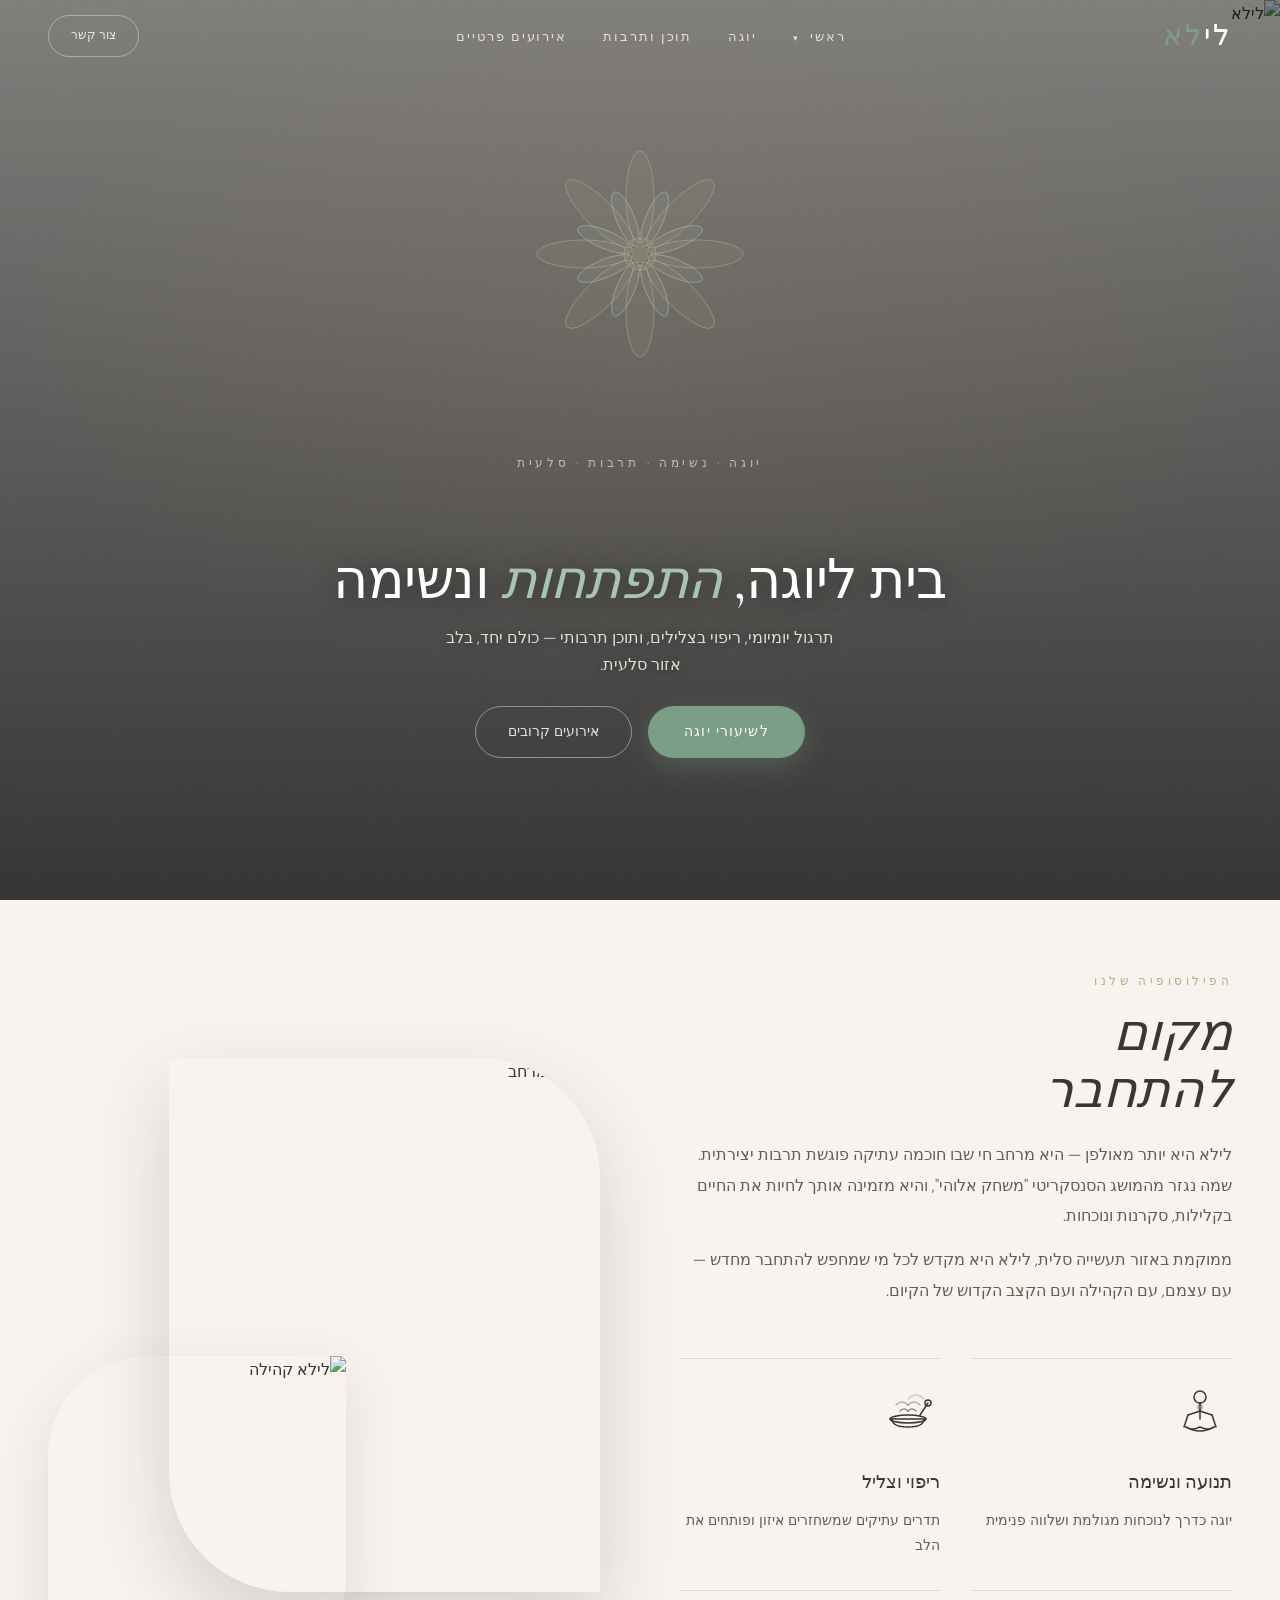
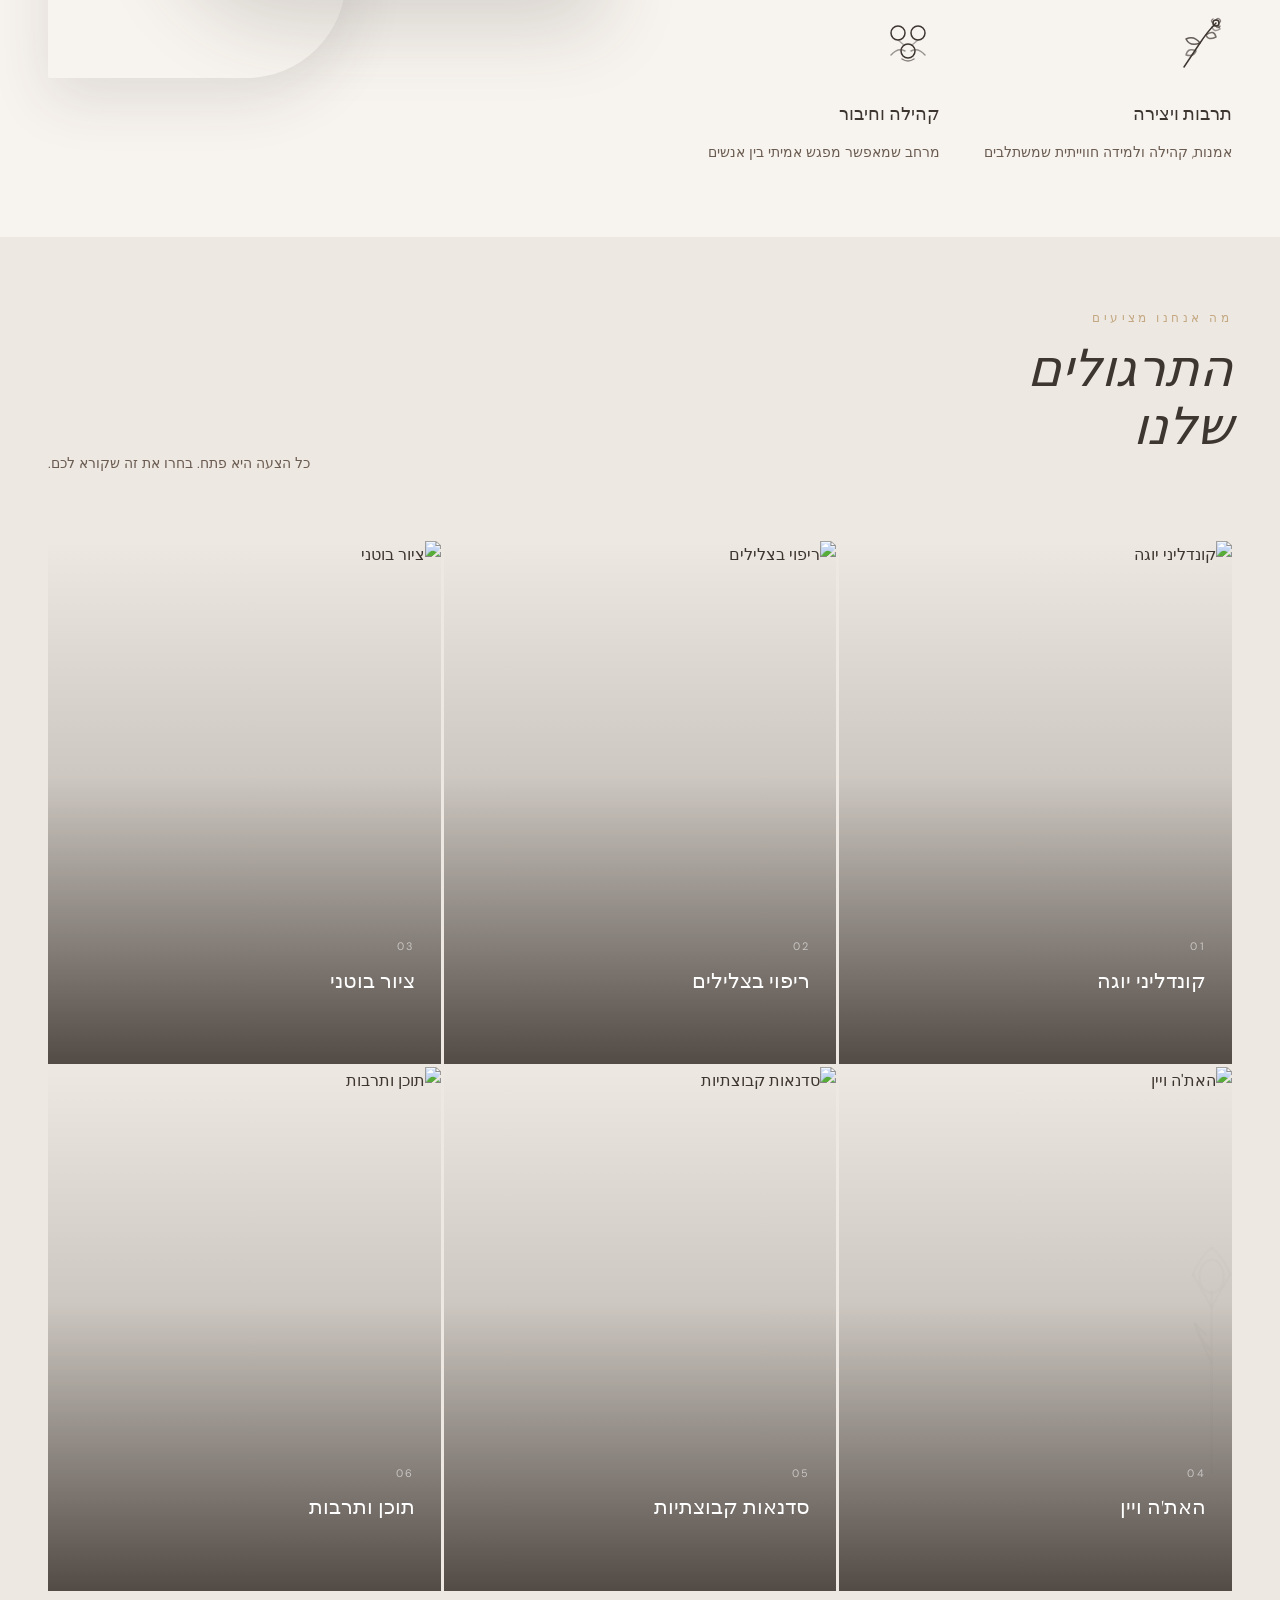
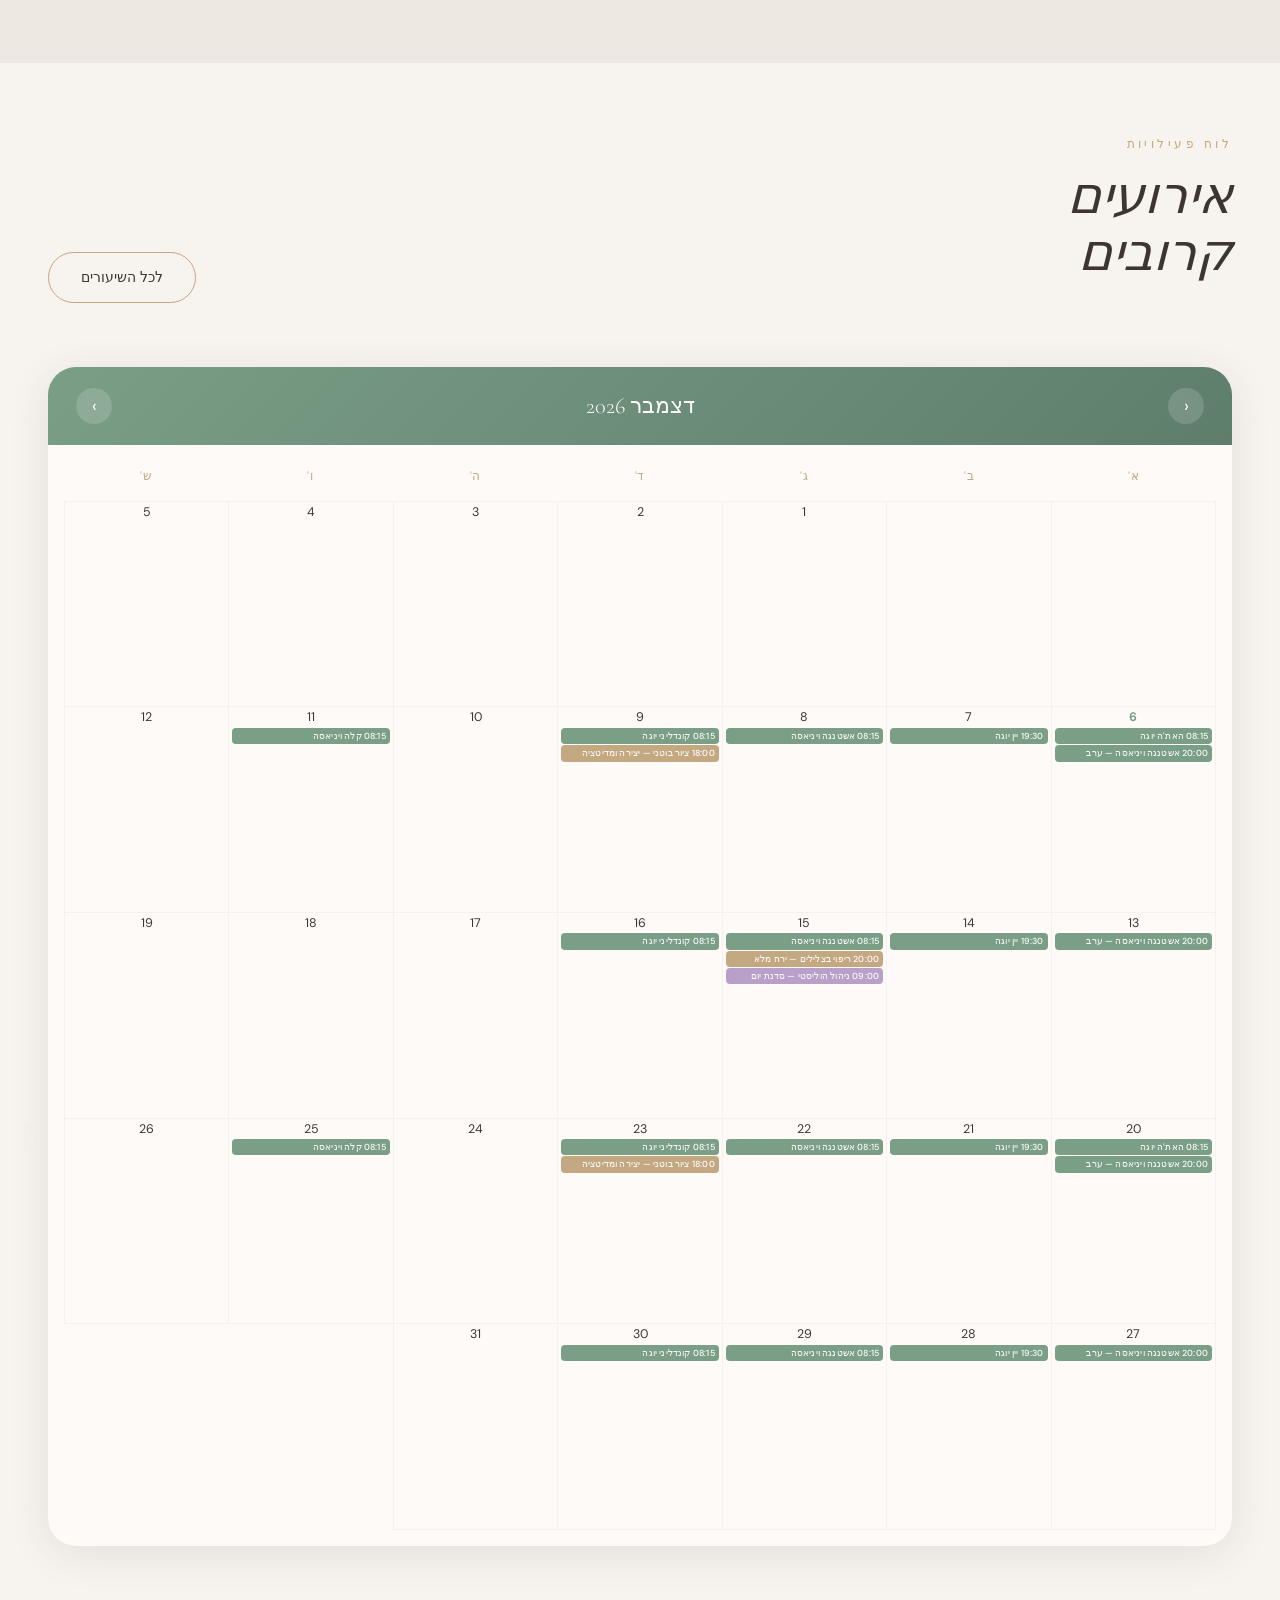
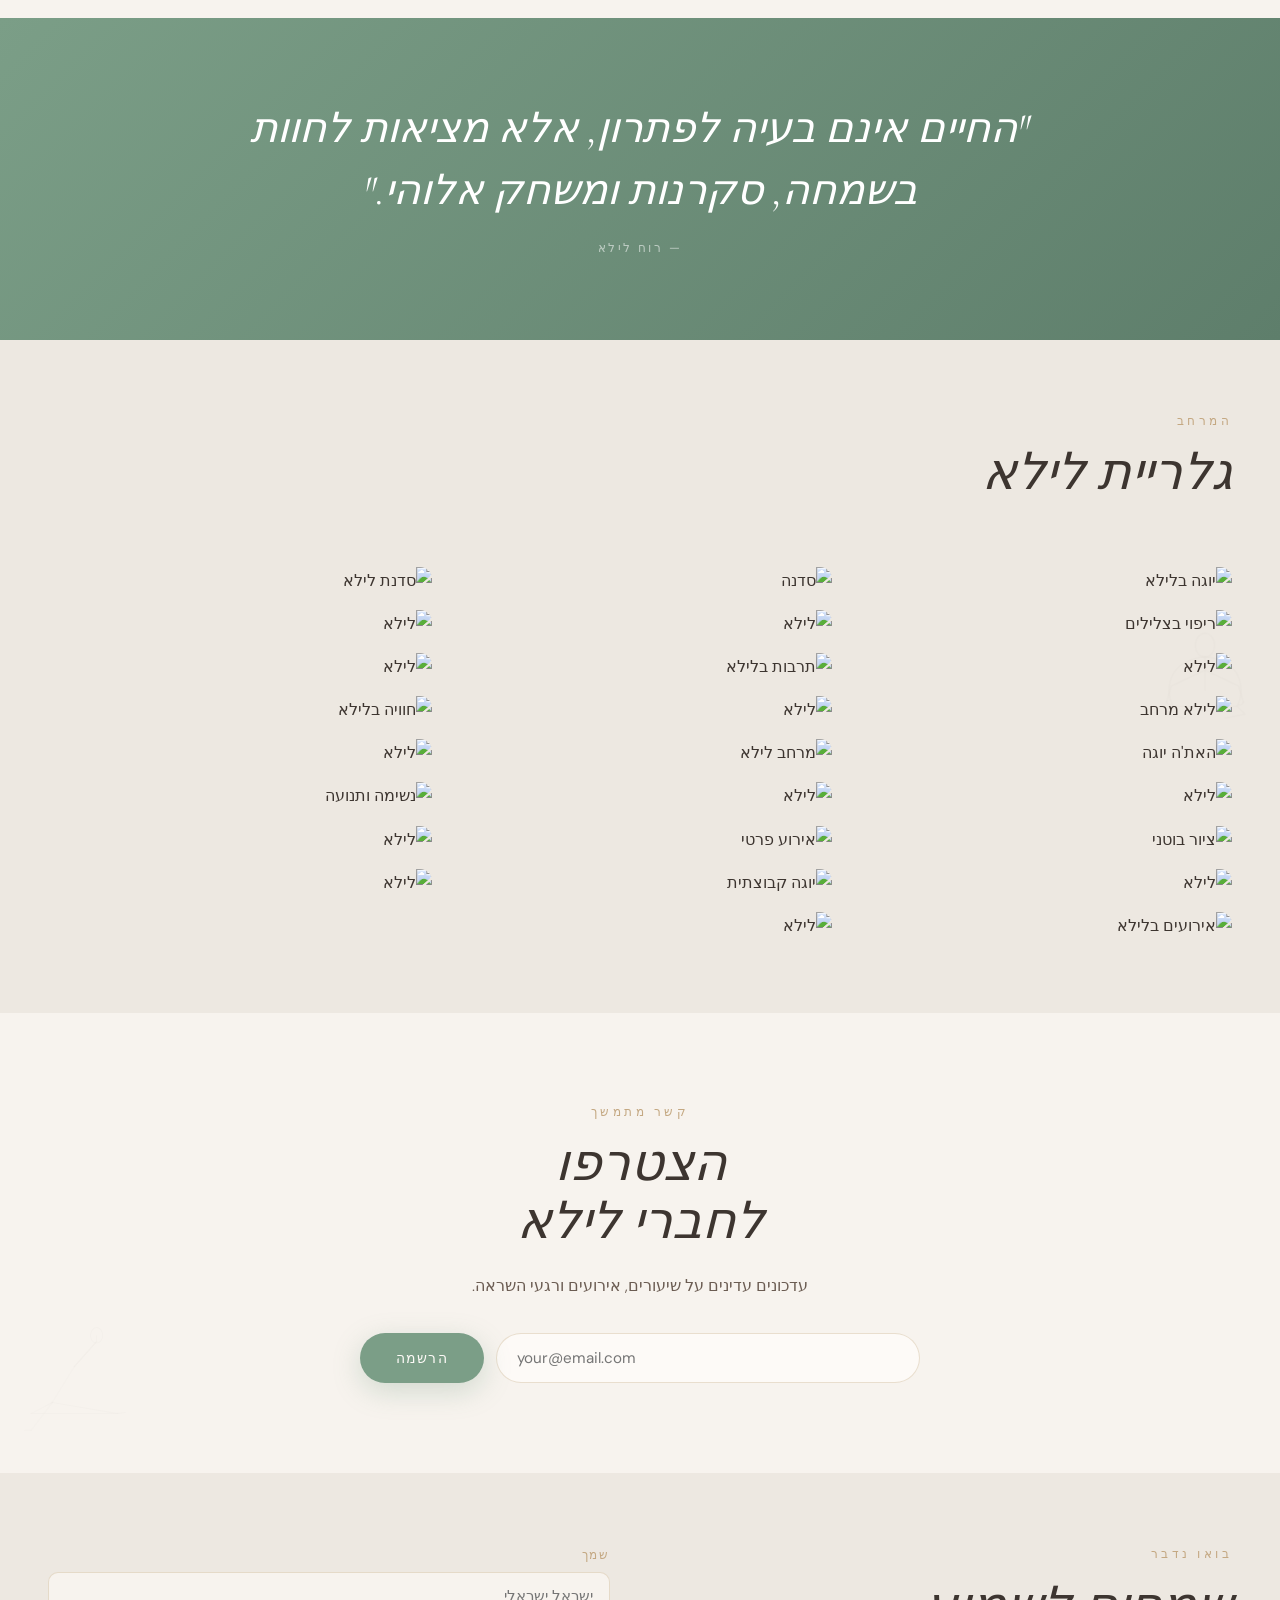
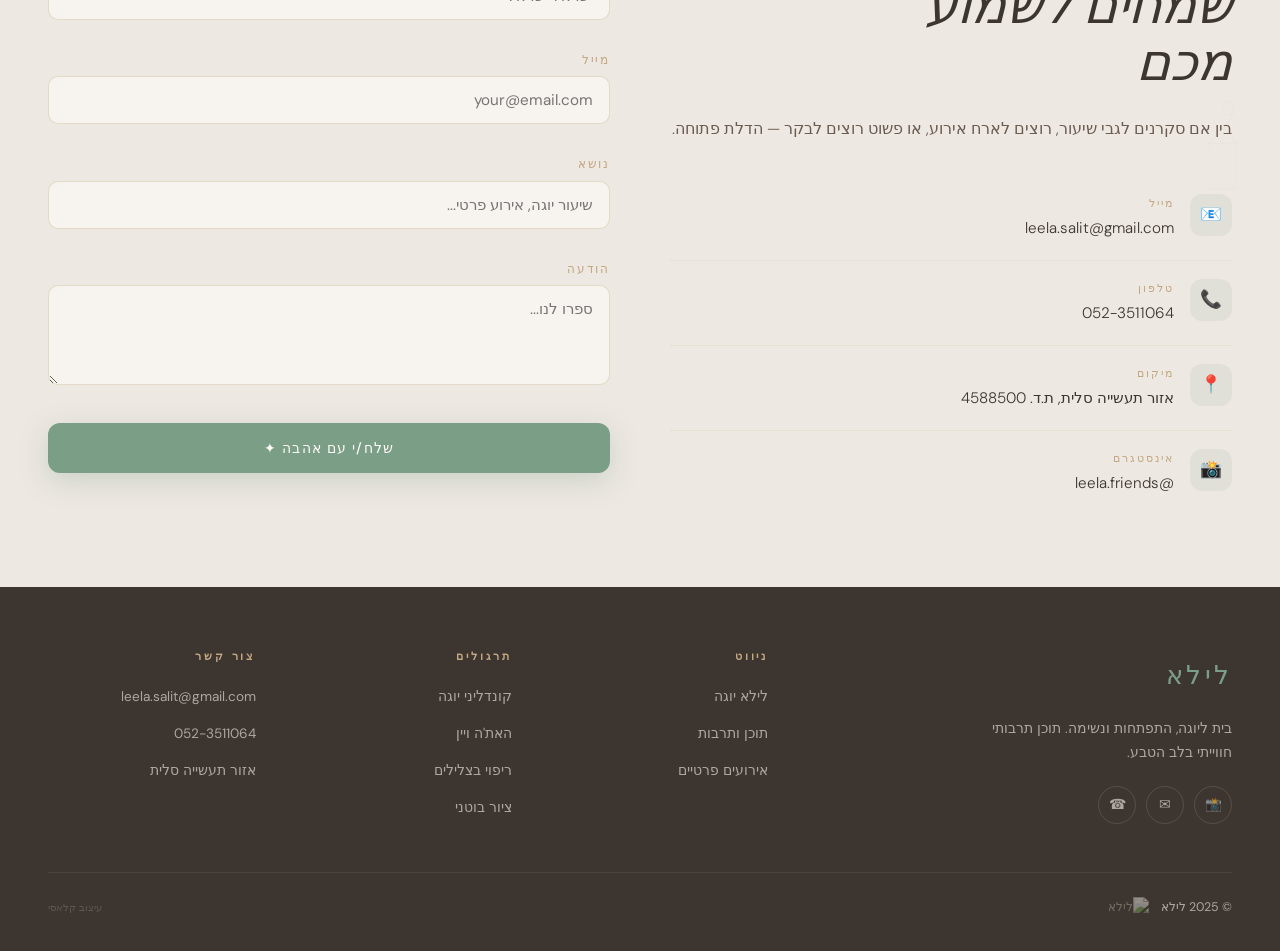
==== commit fd0016ca: "Lotus: petal-by-petal bloom from root, staggered, same gold/sage style Co-Authored-By: Claude Sonnet" ====
--- a/index.html
+++ b/index.html
@@ -45,41 +45,57 @@
 /* ── Logo + Lotus (desktop only) ── */
 .hero-logo-lotus {
   display: flex; flex-direction: column; align-items: center;
-  gap: 14px; margin-bottom: 20px; flex-shrink: 0;
+  gap: 18px; margin-bottom: 20px; flex-shrink: 0;
 }
 .hmr-logo {
   height: 96px; width: auto;
   filter: brightness(0) invert(1) sepia(1) saturate(3) hue-rotate(2deg) brightness(1.15);
 }
-.hero-lotus {
-  width: 220px; height: 220px; overflow: visible;
-}
-/* petal layer animations */
-.lotus-outer {
-  transform-box: fill-box; transform-origin: 50% 50%;
-  animation: lotus-petal-open 2s cubic-bezier(0.34,1.4,0.64,1) forwards,
-             lotus-breathe 6s ease-in-out infinite 2.2s;
-  opacity: 0;
-}
-.lotus-inner {
-  transform-box: fill-box; transform-origin: 50% 50%;
-  animation: lotus-petal-open 1.8s cubic-bezier(0.34,1.4,0.64,1) 0.28s forwards,
-             lotus-breathe 6s ease-in-out infinite 2.4s;
-  opacity: 0;
-}
+.hero-lotus { width: 240px; height: 240px; overflow: visible; }
+
+/* each petal grows from its root (base = center of flower) */
+.p-o, .p-i {
+  transform-box: fill-box;
+  transform-origin: 50% 100%;
+  animation: petal-grow 0.75s cubic-bezier(0.34,1.5,0.64,1) backwards;
+}
+/* outer — stagger 0→0.7s */
+.p-o:nth-child(1){ animation-delay:0.00s }
+.p-o:nth-child(2){ animation-delay:0.10s }
+.p-o:nth-child(3){ animation-delay:0.20s }
+.p-o:nth-child(4){ animation-delay:0.30s }
+.p-o:nth-child(5){ animation-delay:0.40s }
+.p-o:nth-child(6){ animation-delay:0.50s }
+.p-o:nth-child(7){ animation-delay:0.60s }
+.p-o:nth-child(8){ animation-delay:0.70s }
+/* inner — starts 0.2s after outer begins */
+.p-i:nth-child(1){ animation-delay:0.20s }
+.p-i:nth-child(2){ animation-delay:0.30s }
+.p-i:nth-child(3){ animation-delay:0.40s }
+.p-i:nth-child(4){ animation-delay:0.50s }
+.p-i:nth-child(5){ animation-delay:0.60s }
+.p-i:nth-child(6){ animation-delay:0.70s }
+.p-i:nth-child(7){ animation-delay:0.80s }
+.p-i:nth-child(8){ animation-delay:0.90s }
+
 .lotus-center-g {
   transform-box: fill-box; transform-origin: 50% 50%;
-  animation: lotus-petal-open 1.4s cubic-bezier(0.34,1.6,0.64,1) 0.52s forwards;
-  opacity: 0;
-}
-@keyframes lotus-petal-open {
-  0%   { transform: scale(0); opacity: 0; }
-  65%  { transform: scale(1.07); opacity: 1; }
-  100% { transform: scale(1); opacity: 1; }
+  animation: lotus-center-open 0.6s cubic-bezier(0.34,1.6,0.64,1) 0.9s backwards;
+}
+/* whole lotus gently breathes after bloom */
+.hero-lotus { animation: lotus-breathe 5s ease-in-out 1.8s infinite; }
+
+@keyframes petal-grow {
+  from { transform: scaleY(0); opacity: 0; }
+  to   { transform: scaleY(1); opacity: 1; }
+}
+@keyframes lotus-center-open {
+  from { transform: scale(0); opacity: 0; }
+  to   { transform: scale(1); opacity: 1; }
 }
 @keyframes lotus-breathe {
   0%,100% { transform: scale(1); }
-  50%     { transform: scale(1.03); }
+  50%     { transform: scale(1.025); }
 }
 .hero-tagline {
   font-size: 0.72rem; letter-spacing: 0.32em;
@@ -337,33 +353,29 @@
     <!-- desktop: logo + lotus (hidden on mobile) -->
     <div class="hero-logo-lotus reveal">
       <img class="hmr-logo" src="https://static.wixstatic.com/media/38a166_6eafcf5cf78c47f3ace4bc9e6ed5fdd2~mv2.png" alt="לילא" onerror="this.style.display='none'"/>
-      <svg class="hero-lotus" viewBox="-110 -110 220 220" fill="none" xmlns="http://www.w3.org/2000/svg">
-        <!-- outer 8 petals -->
-        <g class="lotus-outer">
-          <ellipse cx="0" cy="-54" rx="15" ry="44" fill="rgba(196,168,130,0.08)" stroke="rgba(196,168,130,0.58)" stroke-width="0.8"/>
-          <ellipse cx="0" cy="-54" rx="15" ry="44" fill="rgba(196,168,130,0.08)" stroke="rgba(196,168,130,0.58)" stroke-width="0.8" transform="rotate(45)"/>
-          <ellipse cx="0" cy="-54" rx="15" ry="44" fill="rgba(196,168,130,0.08)" stroke="rgba(196,168,130,0.58)" stroke-width="0.8" transform="rotate(90)"/>
-          <ellipse cx="0" cy="-54" rx="15" ry="44" fill="rgba(196,168,130,0.08)" stroke="rgba(196,168,130,0.58)" stroke-width="0.8" transform="rotate(135)"/>
-          <ellipse cx="0" cy="-54" rx="15" ry="44" fill="rgba(196,168,130,0.08)" stroke="rgba(196,168,130,0.58)" stroke-width="0.8" transform="rotate(180)"/>
-          <ellipse cx="0" cy="-54" rx="15" ry="44" fill="rgba(196,168,130,0.08)" stroke="rgba(196,168,130,0.58)" stroke-width="0.8" transform="rotate(225)"/>
-          <ellipse cx="0" cy="-54" rx="15" ry="44" fill="rgba(196,168,130,0.08)" stroke="rgba(196,168,130,0.58)" stroke-width="0.8" transform="rotate(270)"/>
-          <ellipse cx="0" cy="-54" rx="15" ry="44" fill="rgba(196,168,130,0.08)" stroke="rgba(196,168,130,0.58)" stroke-width="0.8" transform="rotate(315)"/>
-        </g>
+      <svg class="hero-lotus" viewBox="-120 -120 240 240" fill="none" xmlns="http://www.w3.org/2000/svg">
+        <!-- outer 8 petals — each g rotates, ellipse animates scaleY from root -->
+        <g transform="rotate(0)">  <ellipse class="p-o" cx="0" cy="-57" rx="14" ry="46" fill="rgba(196,168,130,0.07)" stroke="rgba(196,168,130,0.6)" stroke-width="0.9"/></g>
+        <g transform="rotate(45)"> <ellipse class="p-o" cx="0" cy="-57" rx="14" ry="46" fill="rgba(196,168,130,0.07)" stroke="rgba(196,168,130,0.6)" stroke-width="0.9"/></g>
+        <g transform="rotate(90)"> <ellipse class="p-o" cx="0" cy="-57" rx="14" ry="46" fill="rgba(196,168,130,0.07)" stroke="rgba(196,168,130,0.6)" stroke-width="0.9"/></g>
+        <g transform="rotate(135)"><ellipse class="p-o" cx="0" cy="-57" rx="14" ry="46" fill="rgba(196,168,130,0.07)" stroke="rgba(196,168,130,0.6)" stroke-width="0.9"/></g>
+        <g transform="rotate(180)"><ellipse class="p-o" cx="0" cy="-57" rx="14" ry="46" fill="rgba(196,168,130,0.07)" stroke="rgba(196,168,130,0.6)" stroke-width="0.9"/></g>
+        <g transform="rotate(225)"><ellipse class="p-o" cx="0" cy="-57" rx="14" ry="46" fill="rgba(196,168,130,0.07)" stroke="rgba(196,168,130,0.6)" stroke-width="0.9"/></g>
+        <g transform="rotate(270)"><ellipse class="p-o" cx="0" cy="-57" rx="14" ry="46" fill="rgba(196,168,130,0.07)" stroke="rgba(196,168,130,0.6)" stroke-width="0.9"/></g>
+        <g transform="rotate(315)"><ellipse class="p-o" cx="0" cy="-57" rx="14" ry="46" fill="rgba(196,168,130,0.07)" stroke="rgba(196,168,130,0.6)" stroke-width="0.9"/></g>
         <!-- inner 8 petals, offset 22.5° -->
-        <g class="lotus-inner">
-          <ellipse cx="0" cy="-36" rx="10" ry="28" fill="rgba(168,197,176,0.1)" stroke="rgba(168,197,176,0.62)" stroke-width="0.8" transform="rotate(22.5)"/>
-          <ellipse cx="0" cy="-36" rx="10" ry="28" fill="rgba(168,197,176,0.1)" stroke="rgba(168,197,176,0.62)" stroke-width="0.8" transform="rotate(67.5)"/>
-          <ellipse cx="0" cy="-36" rx="10" ry="28" fill="rgba(168,197,176,0.1)" stroke="rgba(168,197,176,0.62)" stroke-width="0.8" transform="rotate(112.5)"/>
-          <ellipse cx="0" cy="-36" rx="10" ry="28" fill="rgba(168,197,176,0.1)" stroke="rgba(168,197,176,0.62)" stroke-width="0.8" transform="rotate(157.5)"/>
-          <ellipse cx="0" cy="-36" rx="10" ry="28" fill="rgba(168,197,176,0.1)" stroke="rgba(168,197,176,0.62)" stroke-width="0.8" transform="rotate(202.5)"/>
-          <ellipse cx="0" cy="-36" rx="10" ry="28" fill="rgba(168,197,176,0.1)" stroke="rgba(168,197,176,0.62)" stroke-width="0.8" transform="rotate(247.5)"/>
-          <ellipse cx="0" cy="-36" rx="10" ry="28" fill="rgba(168,197,176,0.1)" stroke="rgba(168,197,176,0.62)" stroke-width="0.8" transform="rotate(292.5)"/>
-          <ellipse cx="0" cy="-36" rx="10" ry="28" fill="rgba(168,197,176,0.1)" stroke="rgba(168,197,176,0.62)" stroke-width="0.8" transform="rotate(337.5)"/>
-        </g>
+        <g transform="rotate(22.5)"> <ellipse class="p-i" cx="0" cy="-38" rx="9" ry="29" fill="rgba(168,197,176,0.09)" stroke="rgba(168,197,176,0.65)" stroke-width="0.8"/></g>
+        <g transform="rotate(67.5)"> <ellipse class="p-i" cx="0" cy="-38" rx="9" ry="29" fill="rgba(168,197,176,0.09)" stroke="rgba(168,197,176,0.65)" stroke-width="0.8"/></g>
+        <g transform="rotate(112.5)"><ellipse class="p-i" cx="0" cy="-38" rx="9" ry="29" fill="rgba(168,197,176,0.09)" stroke="rgba(168,197,176,0.65)" stroke-width="0.8"/></g>
+        <g transform="rotate(157.5)"><ellipse class="p-i" cx="0" cy="-38" rx="9" ry="29" fill="rgba(168,197,176,0.09)" stroke="rgba(168,197,176,0.65)" stroke-width="0.8"/></g>
+        <g transform="rotate(202.5)"><ellipse class="p-i" cx="0" cy="-38" rx="9" ry="29" fill="rgba(168,197,176,0.09)" stroke="rgba(168,197,176,0.65)" stroke-width="0.8"/></g>
+        <g transform="rotate(247.5)"><ellipse class="p-i" cx="0" cy="-38" rx="9" ry="29" fill="rgba(168,197,176,0.09)" stroke="rgba(168,197,176,0.65)" stroke-width="0.8"/></g>
+        <g transform="rotate(292.5)"><ellipse class="p-i" cx="0" cy="-38" rx="9" ry="29" fill="rgba(168,197,176,0.09)" stroke="rgba(168,197,176,0.65)" stroke-width="0.8"/></g>
+        <g transform="rotate(337.5)"><ellipse class="p-i" cx="0" cy="-38" rx="9" ry="29" fill="rgba(168,197,176,0.09)" stroke="rgba(168,197,176,0.65)" stroke-width="0.8"/></g>
         <!-- center -->
         <g class="lotus-center-g">
-          <circle cx="0" cy="0" r="18" fill="rgba(196,168,130,0.1)" stroke="rgba(196,168,130,0.55)" stroke-width="1"/>
-          <circle cx="0" cy="0" r="9"  fill="rgba(196,168,130,0.22)" stroke="rgba(196,168,130,0.4)" stroke-width="0.8"/>
+          <circle cx="0" cy="0" r="16" fill="rgba(196,168,130,0.1)"  stroke="rgba(196,168,130,0.55)" stroke-width="1"/>
+          <circle cx="0" cy="0" r="8"  fill="rgba(196,168,130,0.2)"  stroke="rgba(196,168,130,0.38)" stroke-width="0.8"/>
         </g>
       </svg>
     </div>
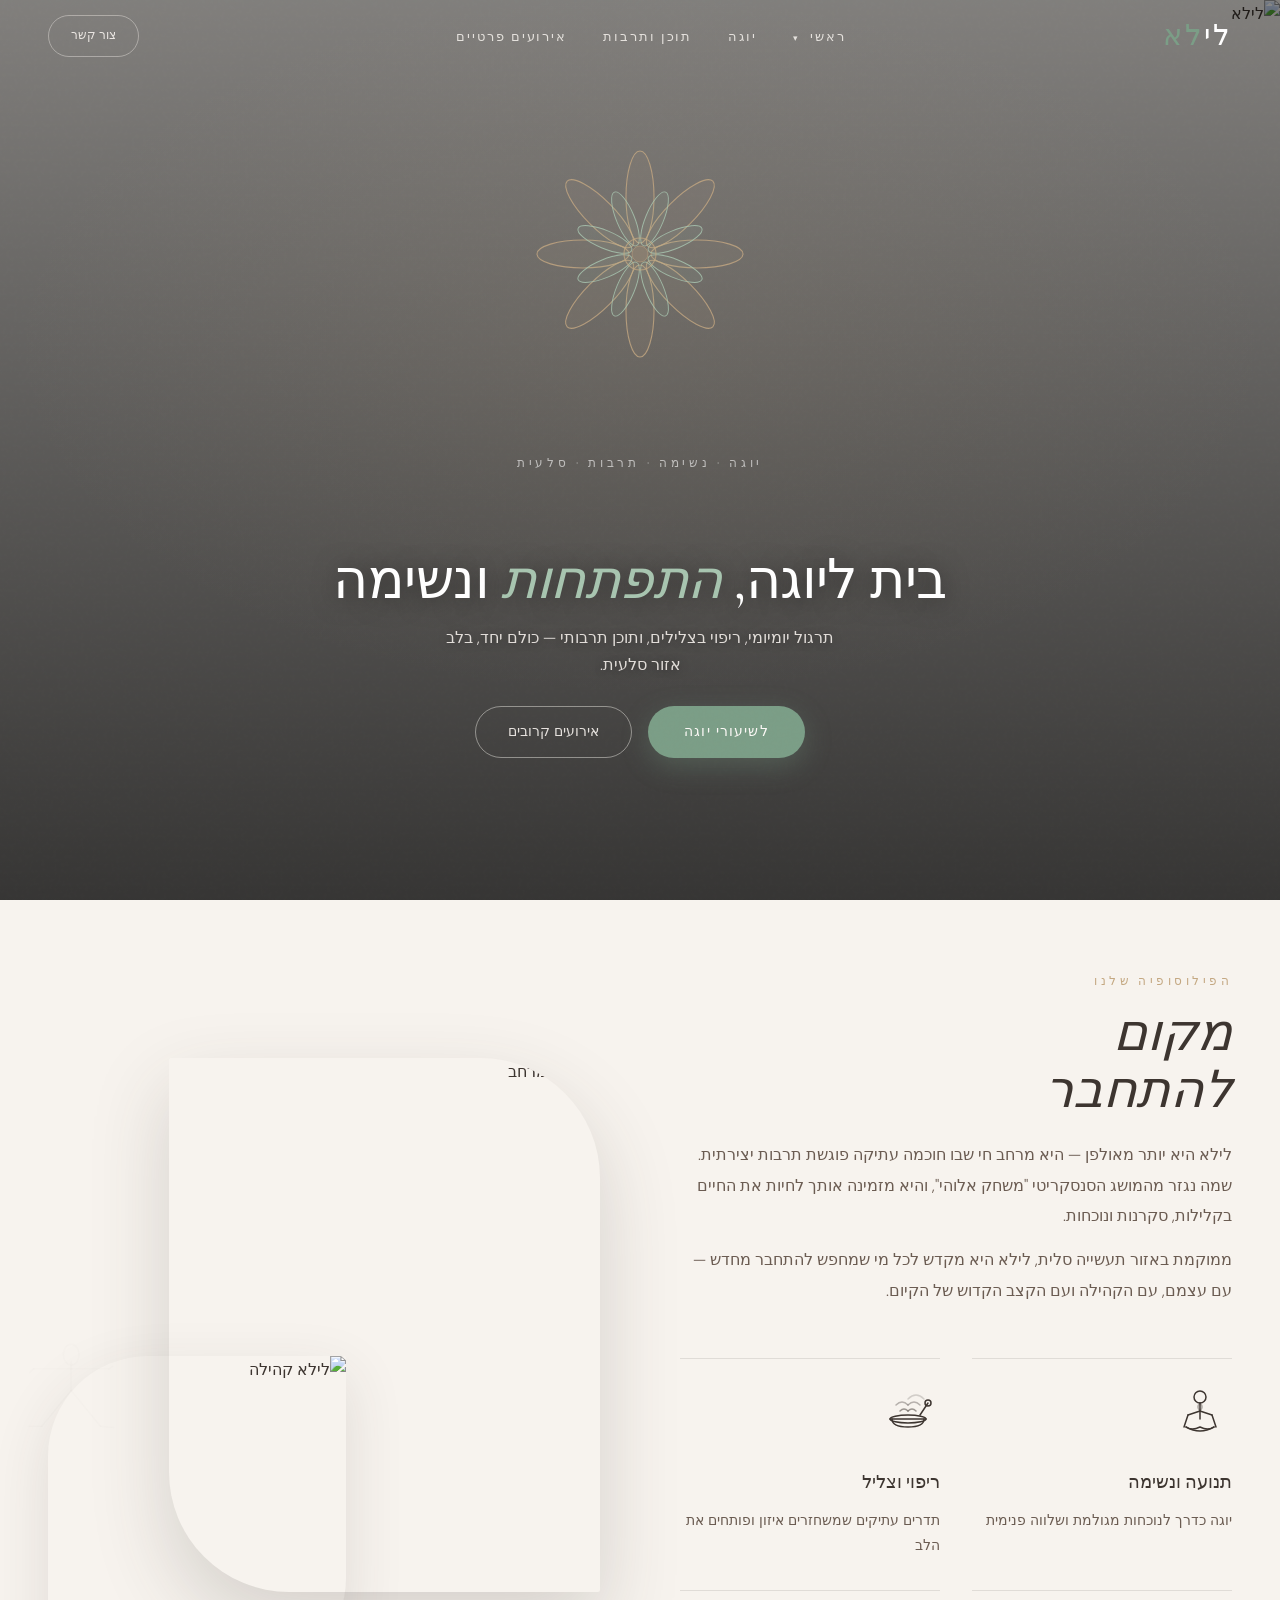
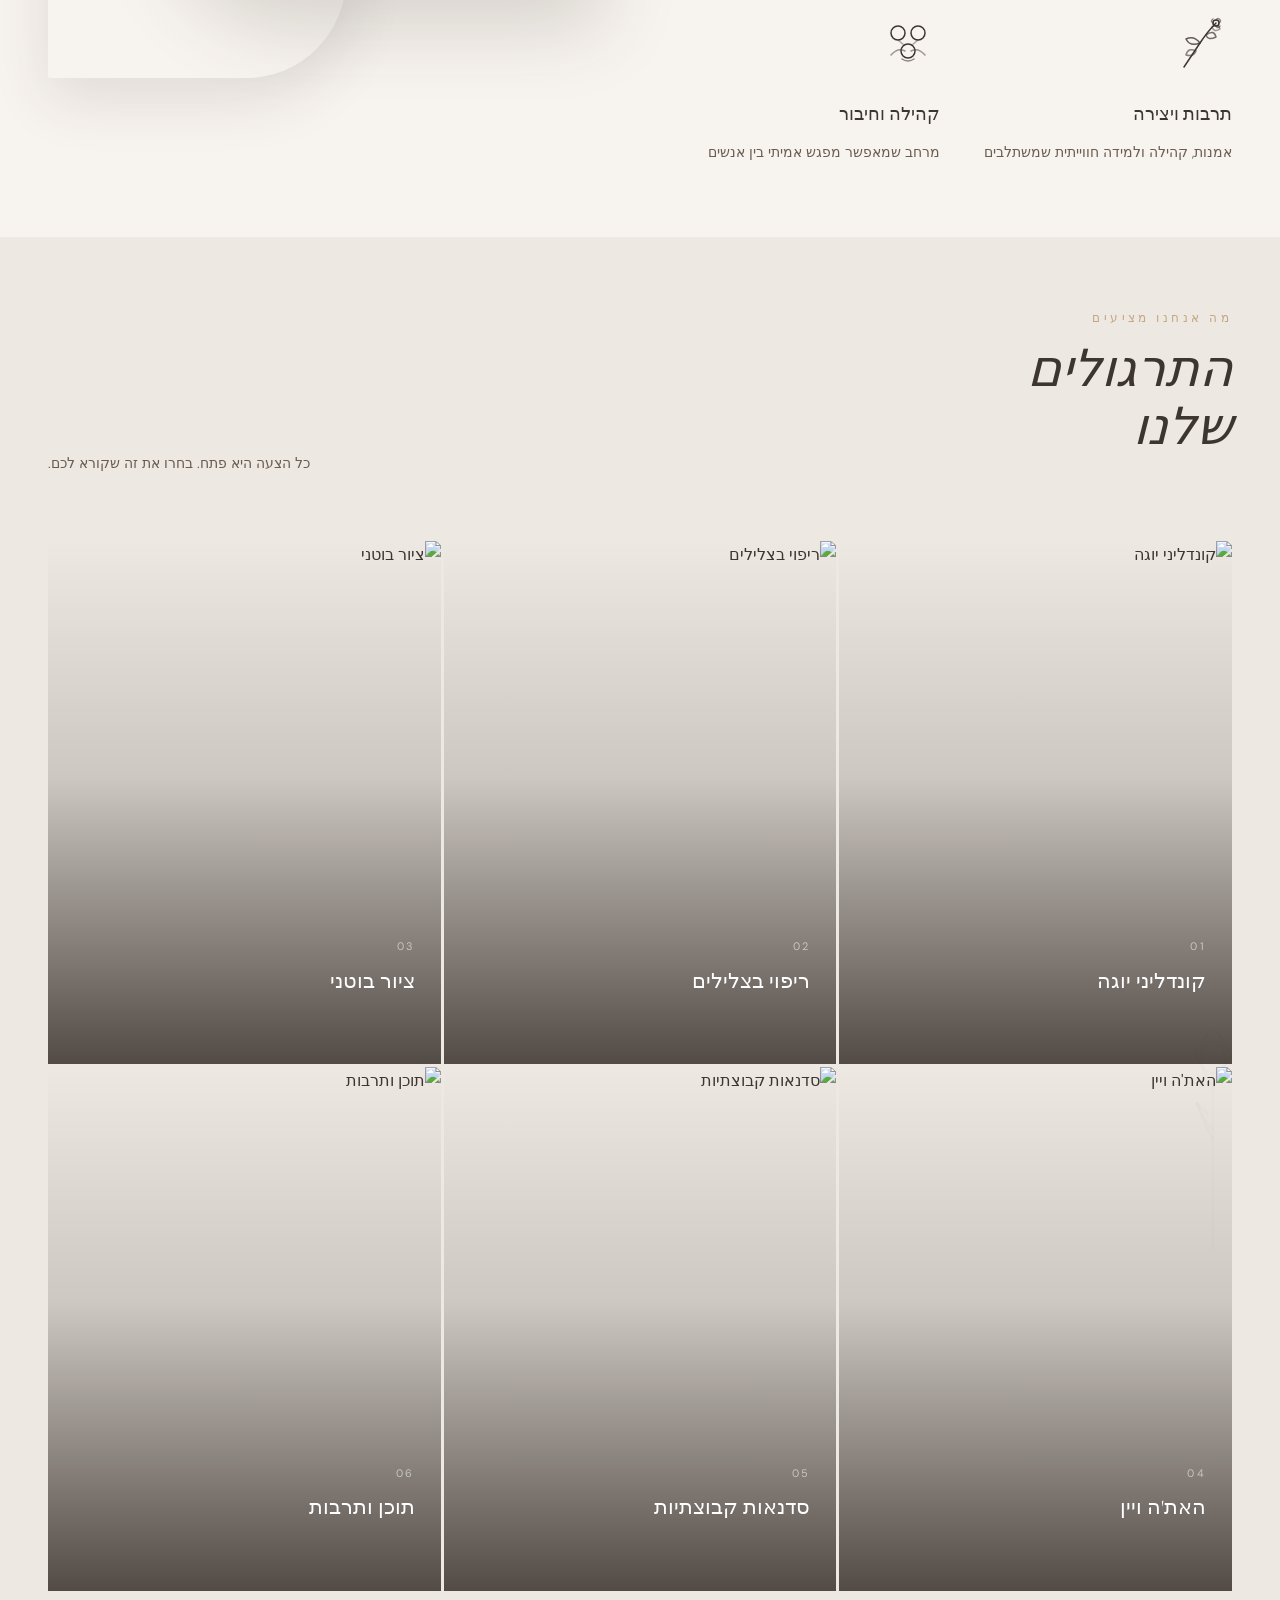
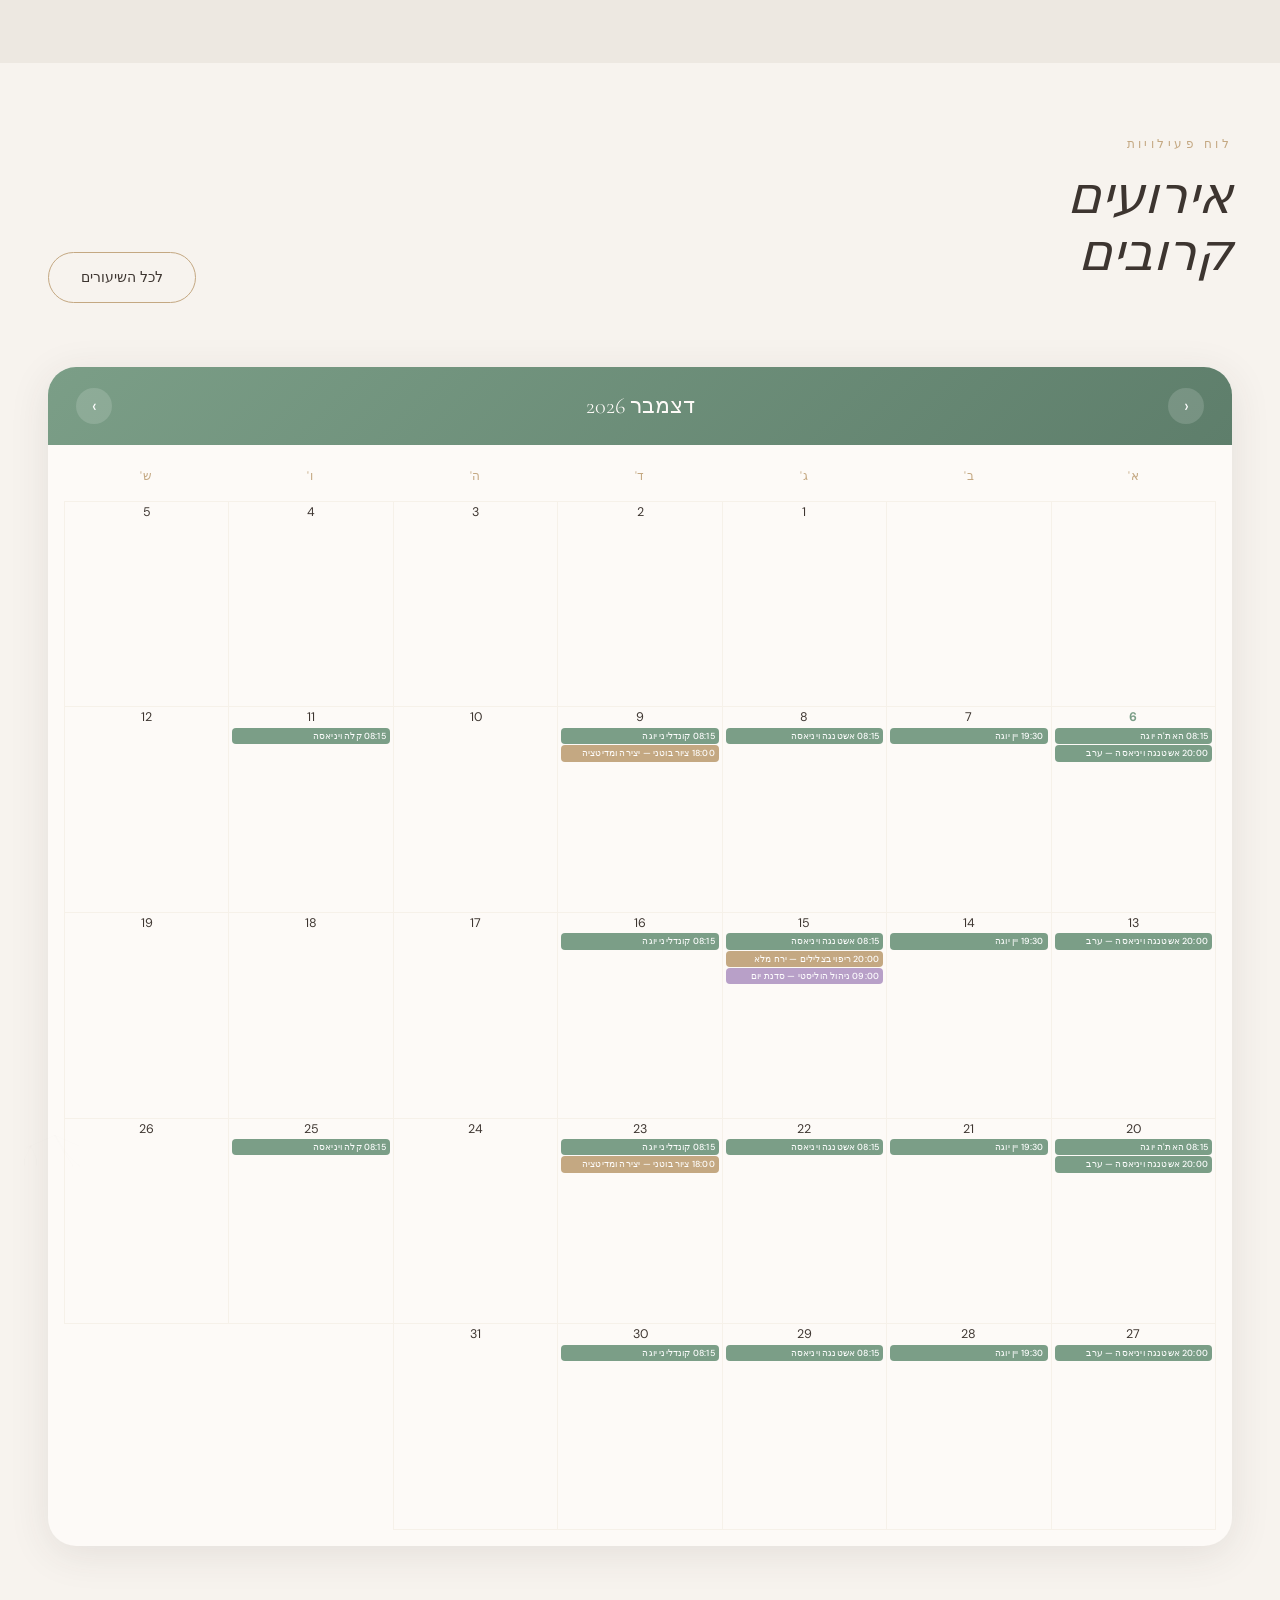
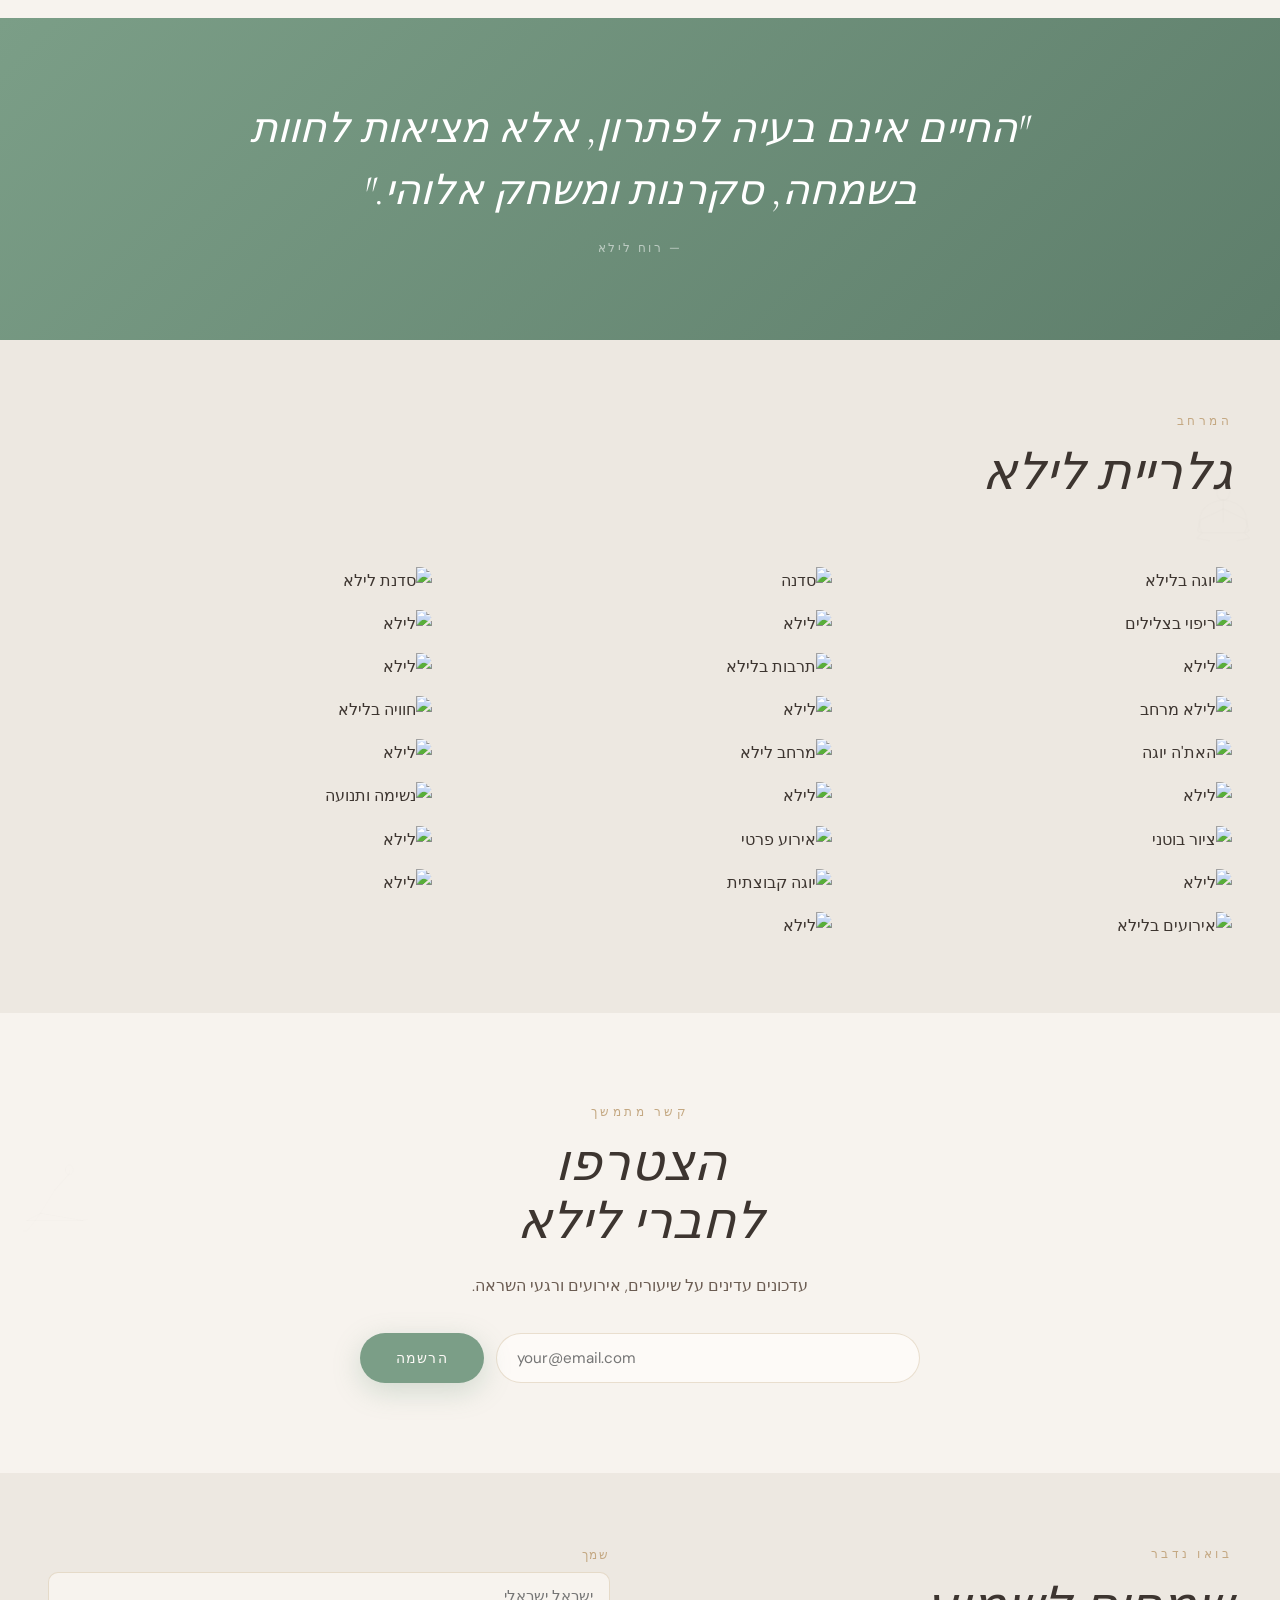
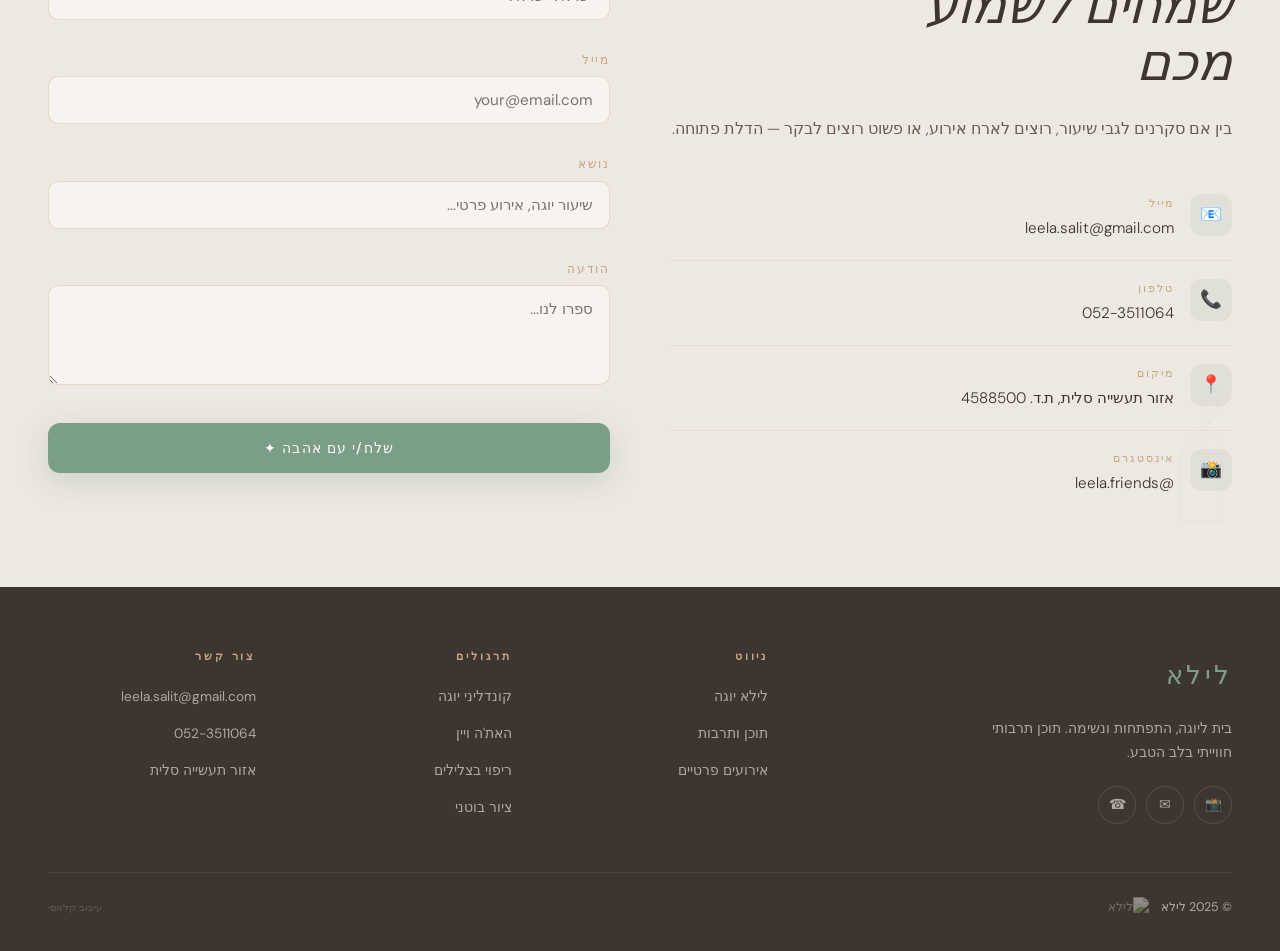
==== commit 36d64ef8: "UI polish: lotus animation, nav, mobile, event cards redesign - Lotus: slower stroke-draw animation " ====
--- a/index.html
+++ b/index.html
@@ -50,44 +50,59 @@
 .hmr-logo {
   height: 96px; width: auto;
   filter: brightness(0) invert(1) sepia(1) saturate(3) hue-rotate(2deg) brightness(1.15);
+  animation: logo-fadein 1.4s ease-out 0.3s both;
+}
+@keyframes logo-fadein {
+  from { opacity: 0; transform: translateY(6px); }
+  to   { opacity: 1; transform: translateY(0); }
 }
 .hero-lotus { width: 240px; height: 240px; overflow: visible; }
 
-/* each petal grows from its root (base = center of flower) */
-.p-o, .p-i {
-  transform-box: fill-box;
-  transform-origin: 50% 100%;
-  animation: petal-grow 0.75s cubic-bezier(0.34,1.5,0.64,1) backwards;
-}
-/* outer — stagger 0→0.7s */
+/* petal draw — stroke-dashoffset — slow meditative pace */
+.p-o {
+  stroke-dasharray: 215;
+  stroke-dashoffset: 215;
+  animation: petal-draw-o 3.2s cubic-bezier(0.4,0,0.25,1) both;
+}
+.p-i {
+  stroke-dasharray: 132;
+  stroke-dashoffset: 132;
+  animation: petal-draw-i 2.6s cubic-bezier(0.4,0,0.25,1) both;
+}
+/* outer — stagger 0→2.8s (0.4s between petals) */
 .p-o:nth-child(1){ animation-delay:0.00s }
-.p-o:nth-child(2){ animation-delay:0.10s }
-.p-o:nth-child(3){ animation-delay:0.20s }
-.p-o:nth-child(4){ animation-delay:0.30s }
-.p-o:nth-child(5){ animation-delay:0.40s }
-.p-o:nth-child(6){ animation-delay:0.50s }
-.p-o:nth-child(7){ animation-delay:0.60s }
-.p-o:nth-child(8){ animation-delay:0.70s }
-/* inner — starts 0.2s after outer begins */
-.p-i:nth-child(1){ animation-delay:0.20s }
-.p-i:nth-child(2){ animation-delay:0.30s }
-.p-i:nth-child(3){ animation-delay:0.40s }
-.p-i:nth-child(4){ animation-delay:0.50s }
-.p-i:nth-child(5){ animation-delay:0.60s }
-.p-i:nth-child(6){ animation-delay:0.70s }
-.p-i:nth-child(7){ animation-delay:0.80s }
-.p-i:nth-child(8){ animation-delay:0.90s }
+.p-o:nth-child(2){ animation-delay:0.40s }
+.p-o:nth-child(3){ animation-delay:0.80s }
+.p-o:nth-child(4){ animation-delay:1.20s }
+.p-o:nth-child(5){ animation-delay:1.60s }
+.p-o:nth-child(6){ animation-delay:2.00s }
+.p-o:nth-child(7){ animation-delay:2.40s }
+.p-o:nth-child(8){ animation-delay:2.80s }
+/* inner — starts 1.0s after first outer, 0.44s stagger */
+.p-i:nth-child(1){ animation-delay:1.00s }
+.p-i:nth-child(2){ animation-delay:1.44s }
+.p-i:nth-child(3){ animation-delay:1.88s }
+.p-i:nth-child(4){ animation-delay:2.32s }
+.p-i:nth-child(5){ animation-delay:2.76s }
+.p-i:nth-child(6){ animation-delay:3.20s }
+.p-i:nth-child(7){ animation-delay:3.64s }
+.p-i:nth-child(8){ animation-delay:4.08s }
 
 .lotus-center-g {
   transform-box: fill-box; transform-origin: 50% 50%;
-  animation: lotus-center-open 0.6s cubic-bezier(0.34,1.6,0.64,1) 0.9s backwards;
-}
-/* whole lotus gently breathes after bloom */
-.hero-lotus { animation: lotus-breathe 5s ease-in-out 1.8s infinite; }
-
-@keyframes petal-grow {
-  from { transform: scaleY(0); opacity: 0; }
-  to   { transform: scaleY(1); opacity: 1; }
+  animation: lotus-center-open 1.6s cubic-bezier(0.34,1.5,0.64,1) 4.8s both;
+}
+.hero-lotus { animation: lotus-breathe 6s ease-in-out 9s infinite; }
+
+@keyframes petal-draw-o {
+  from { stroke-dashoffset: 215; opacity: 0; }
+  6%   { opacity: 1; }
+  to   { stroke-dashoffset: 0;   opacity: 1; }
+}
+@keyframes petal-draw-i {
+  from { stroke-dashoffset: 132; opacity: 0; }
+  6%   { opacity: 1; }
+  to   { stroke-dashoffset: 0;   opacity: 1; }
 }
 @keyframes lotus-center-open {
   from { transform: scale(0); opacity: 0; }
@@ -320,7 +335,7 @@
       <a href="index.html" style="color:rgba(247,243,238,0.85)">ראשי <span class="nav-caret">▾</span></a>
       <ul class="nav-submenu">
         <li><a href="#about-section">אודות</a></li>
-        <li><a href="#services-section">השיעורים שלנו</a></li>
+        <li><a href="#services-section">התרגולים שלנו</a></li>
         <li><a href="#events-section">אירועים</a></li>
         <li><a href="#gallery-section">גלריה</a></li>
         <li><a href="#contact-section">צור קשר</a></li>
@@ -355,27 +370,27 @@
       <img class="hmr-logo" src="https://static.wixstatic.com/media/38a166_6eafcf5cf78c47f3ace4bc9e6ed5fdd2~mv2.png" alt="לילא" onerror="this.style.display='none'"/>
       <svg class="hero-lotus" viewBox="-120 -120 240 240" fill="none" xmlns="http://www.w3.org/2000/svg">
         <!-- outer 8 petals — each g rotates, ellipse animates scaleY from root -->
-        <g transform="rotate(0)">  <ellipse class="p-o" cx="0" cy="-57" rx="14" ry="46" fill="rgba(196,168,130,0.07)" stroke="rgba(196,168,130,0.6)" stroke-width="0.9"/></g>
-        <g transform="rotate(45)"> <ellipse class="p-o" cx="0" cy="-57" rx="14" ry="46" fill="rgba(196,168,130,0.07)" stroke="rgba(196,168,130,0.6)" stroke-width="0.9"/></g>
-        <g transform="rotate(90)"> <ellipse class="p-o" cx="0" cy="-57" rx="14" ry="46" fill="rgba(196,168,130,0.07)" stroke="rgba(196,168,130,0.6)" stroke-width="0.9"/></g>
-        <g transform="rotate(135)"><ellipse class="p-o" cx="0" cy="-57" rx="14" ry="46" fill="rgba(196,168,130,0.07)" stroke="rgba(196,168,130,0.6)" stroke-width="0.9"/></g>
-        <g transform="rotate(180)"><ellipse class="p-o" cx="0" cy="-57" rx="14" ry="46" fill="rgba(196,168,130,0.07)" stroke="rgba(196,168,130,0.6)" stroke-width="0.9"/></g>
-        <g transform="rotate(225)"><ellipse class="p-o" cx="0" cy="-57" rx="14" ry="46" fill="rgba(196,168,130,0.07)" stroke="rgba(196,168,130,0.6)" stroke-width="0.9"/></g>
-        <g transform="rotate(270)"><ellipse class="p-o" cx="0" cy="-57" rx="14" ry="46" fill="rgba(196,168,130,0.07)" stroke="rgba(196,168,130,0.6)" stroke-width="0.9"/></g>
-        <g transform="rotate(315)"><ellipse class="p-o" cx="0" cy="-57" rx="14" ry="46" fill="rgba(196,168,130,0.07)" stroke="rgba(196,168,130,0.6)" stroke-width="0.9"/></g>
+        <g transform="rotate(0)">  <ellipse class="p-o" cx="0" cy="-57" rx="14" ry="46" fill="rgba(196,168,130,0.06)" stroke="rgba(196,168,130,0.82)" stroke-width="1.1"/></g>
+        <g transform="rotate(45)"> <ellipse class="p-o" cx="0" cy="-57" rx="14" ry="46" fill="rgba(196,168,130,0.06)" stroke="rgba(196,168,130,0.82)" stroke-width="1.1"/></g>
+        <g transform="rotate(90)"> <ellipse class="p-o" cx="0" cy="-57" rx="14" ry="46" fill="rgba(196,168,130,0.06)" stroke="rgba(196,168,130,0.82)" stroke-width="1.1"/></g>
+        <g transform="rotate(135)"><ellipse class="p-o" cx="0" cy="-57" rx="14" ry="46" fill="rgba(196,168,130,0.06)" stroke="rgba(196,168,130,0.82)" stroke-width="1.1"/></g>
+        <g transform="rotate(180)"><ellipse class="p-o" cx="0" cy="-57" rx="14" ry="46" fill="rgba(196,168,130,0.06)" stroke="rgba(196,168,130,0.82)" stroke-width="1.1"/></g>
+        <g transform="rotate(225)"><ellipse class="p-o" cx="0" cy="-57" rx="14" ry="46" fill="rgba(196,168,130,0.06)" stroke="rgba(196,168,130,0.82)" stroke-width="1.1"/></g>
+        <g transform="rotate(270)"><ellipse class="p-o" cx="0" cy="-57" rx="14" ry="46" fill="rgba(196,168,130,0.06)" stroke="rgba(196,168,130,0.82)" stroke-width="1.1"/></g>
+        <g transform="rotate(315)"><ellipse class="p-o" cx="0" cy="-57" rx="14" ry="46" fill="rgba(196,168,130,0.06)" stroke="rgba(196,168,130,0.82)" stroke-width="1.1"/></g>
         <!-- inner 8 petals, offset 22.5° -->
-        <g transform="rotate(22.5)"> <ellipse class="p-i" cx="0" cy="-38" rx="9" ry="29" fill="rgba(168,197,176,0.09)" stroke="rgba(168,197,176,0.65)" stroke-width="0.8"/></g>
-        <g transform="rotate(67.5)"> <ellipse class="p-i" cx="0" cy="-38" rx="9" ry="29" fill="rgba(168,197,176,0.09)" stroke="rgba(168,197,176,0.65)" stroke-width="0.8"/></g>
-        <g transform="rotate(112.5)"><ellipse class="p-i" cx="0" cy="-38" rx="9" ry="29" fill="rgba(168,197,176,0.09)" stroke="rgba(168,197,176,0.65)" stroke-width="0.8"/></g>
-        <g transform="rotate(157.5)"><ellipse class="p-i" cx="0" cy="-38" rx="9" ry="29" fill="rgba(168,197,176,0.09)" stroke="rgba(168,197,176,0.65)" stroke-width="0.8"/></g>
-        <g transform="rotate(202.5)"><ellipse class="p-i" cx="0" cy="-38" rx="9" ry="29" fill="rgba(168,197,176,0.09)" stroke="rgba(168,197,176,0.65)" stroke-width="0.8"/></g>
-        <g transform="rotate(247.5)"><ellipse class="p-i" cx="0" cy="-38" rx="9" ry="29" fill="rgba(168,197,176,0.09)" stroke="rgba(168,197,176,0.65)" stroke-width="0.8"/></g>
-        <g transform="rotate(292.5)"><ellipse class="p-i" cx="0" cy="-38" rx="9" ry="29" fill="rgba(168,197,176,0.09)" stroke="rgba(168,197,176,0.65)" stroke-width="0.8"/></g>
-        <g transform="rotate(337.5)"><ellipse class="p-i" cx="0" cy="-38" rx="9" ry="29" fill="rgba(168,197,176,0.09)" stroke="rgba(168,197,176,0.65)" stroke-width="0.8"/></g>
+        <g transform="rotate(22.5)"> <ellipse class="p-i" cx="0" cy="-38" rx="9" ry="29" fill="rgba(168,197,176,0.08)" stroke="rgba(168,197,176,0.85)" stroke-width="0.95"/></g>
+        <g transform="rotate(67.5)"> <ellipse class="p-i" cx="0" cy="-38" rx="9" ry="29" fill="rgba(168,197,176,0.08)" stroke="rgba(168,197,176,0.85)" stroke-width="0.95"/></g>
+        <g transform="rotate(112.5)"><ellipse class="p-i" cx="0" cy="-38" rx="9" ry="29" fill="rgba(168,197,176,0.08)" stroke="rgba(168,197,176,0.85)" stroke-width="0.95"/></g>
+        <g transform="rotate(157.5)"><ellipse class="p-i" cx="0" cy="-38" rx="9" ry="29" fill="rgba(168,197,176,0.08)" stroke="rgba(168,197,176,0.85)" stroke-width="0.95"/></g>
+        <g transform="rotate(202.5)"><ellipse class="p-i" cx="0" cy="-38" rx="9" ry="29" fill="rgba(168,197,176,0.08)" stroke="rgba(168,197,176,0.85)" stroke-width="0.95"/></g>
+        <g transform="rotate(247.5)"><ellipse class="p-i" cx="0" cy="-38" rx="9" ry="29" fill="rgba(168,197,176,0.08)" stroke="rgba(168,197,176,0.85)" stroke-width="0.95"/></g>
+        <g transform="rotate(292.5)"><ellipse class="p-i" cx="0" cy="-38" rx="9" ry="29" fill="rgba(168,197,176,0.08)" stroke="rgba(168,197,176,0.85)" stroke-width="0.95"/></g>
+        <g transform="rotate(337.5)"><ellipse class="p-i" cx="0" cy="-38" rx="9" ry="29" fill="rgba(168,197,176,0.08)" stroke="rgba(168,197,176,0.85)" stroke-width="0.95"/></g>
         <!-- center -->
         <g class="lotus-center-g">
-          <circle cx="0" cy="0" r="16" fill="rgba(196,168,130,0.1)"  stroke="rgba(196,168,130,0.55)" stroke-width="1"/>
-          <circle cx="0" cy="0" r="8"  fill="rgba(196,168,130,0.2)"  stroke="rgba(196,168,130,0.38)" stroke-width="0.8"/>
+          <circle cx="0" cy="0" r="16" fill="rgba(196,168,130,0.1)"  stroke="rgba(196,168,130,0.75)" stroke-width="1.1"/>
+          <circle cx="0" cy="0" r="8"  fill="rgba(196,168,130,0.22)" stroke="rgba(196,168,130,0.55)" stroke-width="0.9"/>
         </g>
       </svg>
     </div>
--- a/css/style.css
+++ b/css/style.css
@@ -81,11 +81,32 @@
   transition: background 0.5s ease, box-shadow 0.5s ease, height 0.5s ease;
 }
 #nav.scrolled {
-  background: rgba(247,243,238,0.92);
-  backdrop-filter: blur(20px);
-  box-shadow: 0 1px 0 rgba(61,53,48,0.08);
+  background: rgba(247,243,238,0.08);
+  backdrop-filter: blur(16px);
+  box-shadow: 0 1px 0 rgba(61,53,48,0.07);
   height: 60px;
 }
+#nav.scrolled .nav-links a       { color: var(--brown) !important; }
+#nav.scrolled .nav-links a.active { color: var(--sage)  !important; }
+#nav.scrolled .nav-cta            { color: var(--brown) !important; border-color: rgba(61,53,48,0.3) !important; }
+#nav.scrolled .nav-hamburger span { background: var(--brown) !important; }
+#nav.scrolled .nav-logo img       { filter: brightness(0) !important; }
+#nav.scrolled #nav-logo-txt       { color: var(--brown) !important; }
+
+/* Pages with page-hero (yoga / culture / private-events):
+   nav starts cream — when scrolled it goes transparent (same as homepage scrolled state) */
+body:has(.page-hero) #nav:not(.scrolled) {
+  background: rgba(247,243,238,0.94);
+  backdrop-filter: blur(16px);
+  box-shadow: 0 1px 0 rgba(61,53,48,0.09);
+}
+body:has(.page-hero) #nav:not(.scrolled) .nav-links a      { color: var(--brown) !important; }
+body:has(.page-hero) #nav:not(.scrolled) .nav-links a:hover,
+body:has(.page-hero) #nav:not(.scrolled) .nav-links a.active { color: var(--sage) !important; }
+body:has(.page-hero) #nav:not(.scrolled) .nav-cta           { color: var(--brown) !important; border-color: rgba(61,53,48,0.3) !important; }
+body:has(.page-hero) #nav:not(.scrolled) .nav-hamburger span{ background: var(--brown) !important; }
+body:has(.page-hero) #nav:not(.scrolled) .nav-logo img      { filter: brightness(0) !important; }
+body:has(.page-hero) #nav:not(.scrolled) #nav-logo-txt      { color: var(--brown) !important; }
 .nav-logo {
   font-family: 'Cormorant Garamond', serif;
   font-size: 1.9rem; font-weight: 300; letter-spacing: 0.1em;
@@ -445,11 +466,12 @@
 .nav-submenu {
   position: absolute; top: calc(100% + 8px); right: -12px;
   min-width: 198px;
-  background: rgba(247,243,238,0.97);
-  backdrop-filter: blur(20px);
+  background: rgba(247,243,238,0.18);
+  backdrop-filter: blur(24px) saturate(1.4);
+  -webkit-backdrop-filter: blur(24px) saturate(1.4);
   border-radius: 14px;
-  box-shadow: 0 16px 48px rgba(61,53,48,0.14);
-  border: 1px solid rgba(196,168,130,0.18);
+  box-shadow: 0 8px 32px rgba(0,0,0,0.18), inset 0 0 0 1px rgba(247,243,238,0.22);
+  border: none;
   padding: 8px 0;
   list-style: none;
   opacity: 0; pointer-events: none;
@@ -463,11 +485,15 @@
 }
 .nav-submenu li a {
   display: block; padding: 9px 18px;
-  font-size: 0.78rem; letter-spacing: 0.12em; color: var(--brown-l);
+  font-size: 0.78rem; letter-spacing: 0.12em; color: rgba(247,243,238,0.9);
+  text-shadow: 0 1px 4px rgba(0,0,0,0.3);
   transition: color 0.2s, background 0.2s;
   border-radius: 8px; margin: 0 4px;
 }
-.nav-submenu li a:hover { color: var(--sage); background: rgba(123,158,135,0.08); }
+.nav-submenu li a:hover { color: #fff; background: rgba(247,243,238,0.12); }
+/* on non-hero pages nav is cream → submenu text adapts to dark */
+body:has(.page-hero) .nav-submenu li a { color: var(--brown); text-shadow: none; }
+body:has(.page-hero) .nav-submenu li a:hover { color: var(--sage); background: rgba(123,158,135,0.1); }
 .nav-submenu li a::after { display: none !important; }
 .nav-caret {
   font-size: 0.55rem; margin-right: 5px;
@@ -980,4 +1006,34 @@
 
   /* ── Footer ── */
   .footer-social a { width: 34px; height: 34px; }
-}
+
+  /* ── Private events ── */
+  .etype-grid { grid-template-columns: 1fr !important; gap: 8px !important; }
+  .etype-card { aspect-ratio: 16/9 !important; }
+  .amenities-list { grid-template-columns: 1fr !important; }
+  .amenity-item:nth-child(odd) { border-left: none; }
+  .pe-stats-row { flex-wrap: wrap; width: 100%; justify-content: space-around; }
+
+  /* ── Culture ── */
+  .ev-week-grid { grid-template-columns: repeat(3,1fr) !important; }
+  .upcoming-card { grid-template-columns: 50px 1fr !important; gap: 8px !important; padding: 10px 12px !important; }
+
+  /* ── Yoga pricing ── */
+  .pricing-grid { display: flex !important; flex-direction: column !important; }
+  .price-card { flex-direction: column !important; align-items: flex-start !important; }
+  .ypc-price { margin: 8px 0 !important; }
+
+  /* ── Page hero CTA buttons ── */
+  .page-hero-content [style*="display:flex"] { flex-direction: column !important; gap: 10px !important; }
+  .page-hero-content a { width: 100% !important; text-align: center !important; justify-content: center !important; }
+
+  /* ── Touch targets ── */
+  .nav-links a, .nav-cta, .btn-primary, .btn-outline { min-height: 44px; display: inline-flex; align-items: center; }
+}
+
+/* ─── Culture: weekly grid scrollable on very small ─────── */
+@media (max-width: 540px) {
+  .ev-week-grid { grid-template-columns: repeat(7,minmax(80px,1fr)) !important; overflow-x: auto; }
+  .ev-week-grid { display: flex !important; overflow-x: auto; gap: 6px; padding-bottom: 8px; }
+  .ev-week-day { flex: 0 0 80px; min-width: 80px; }
+}
